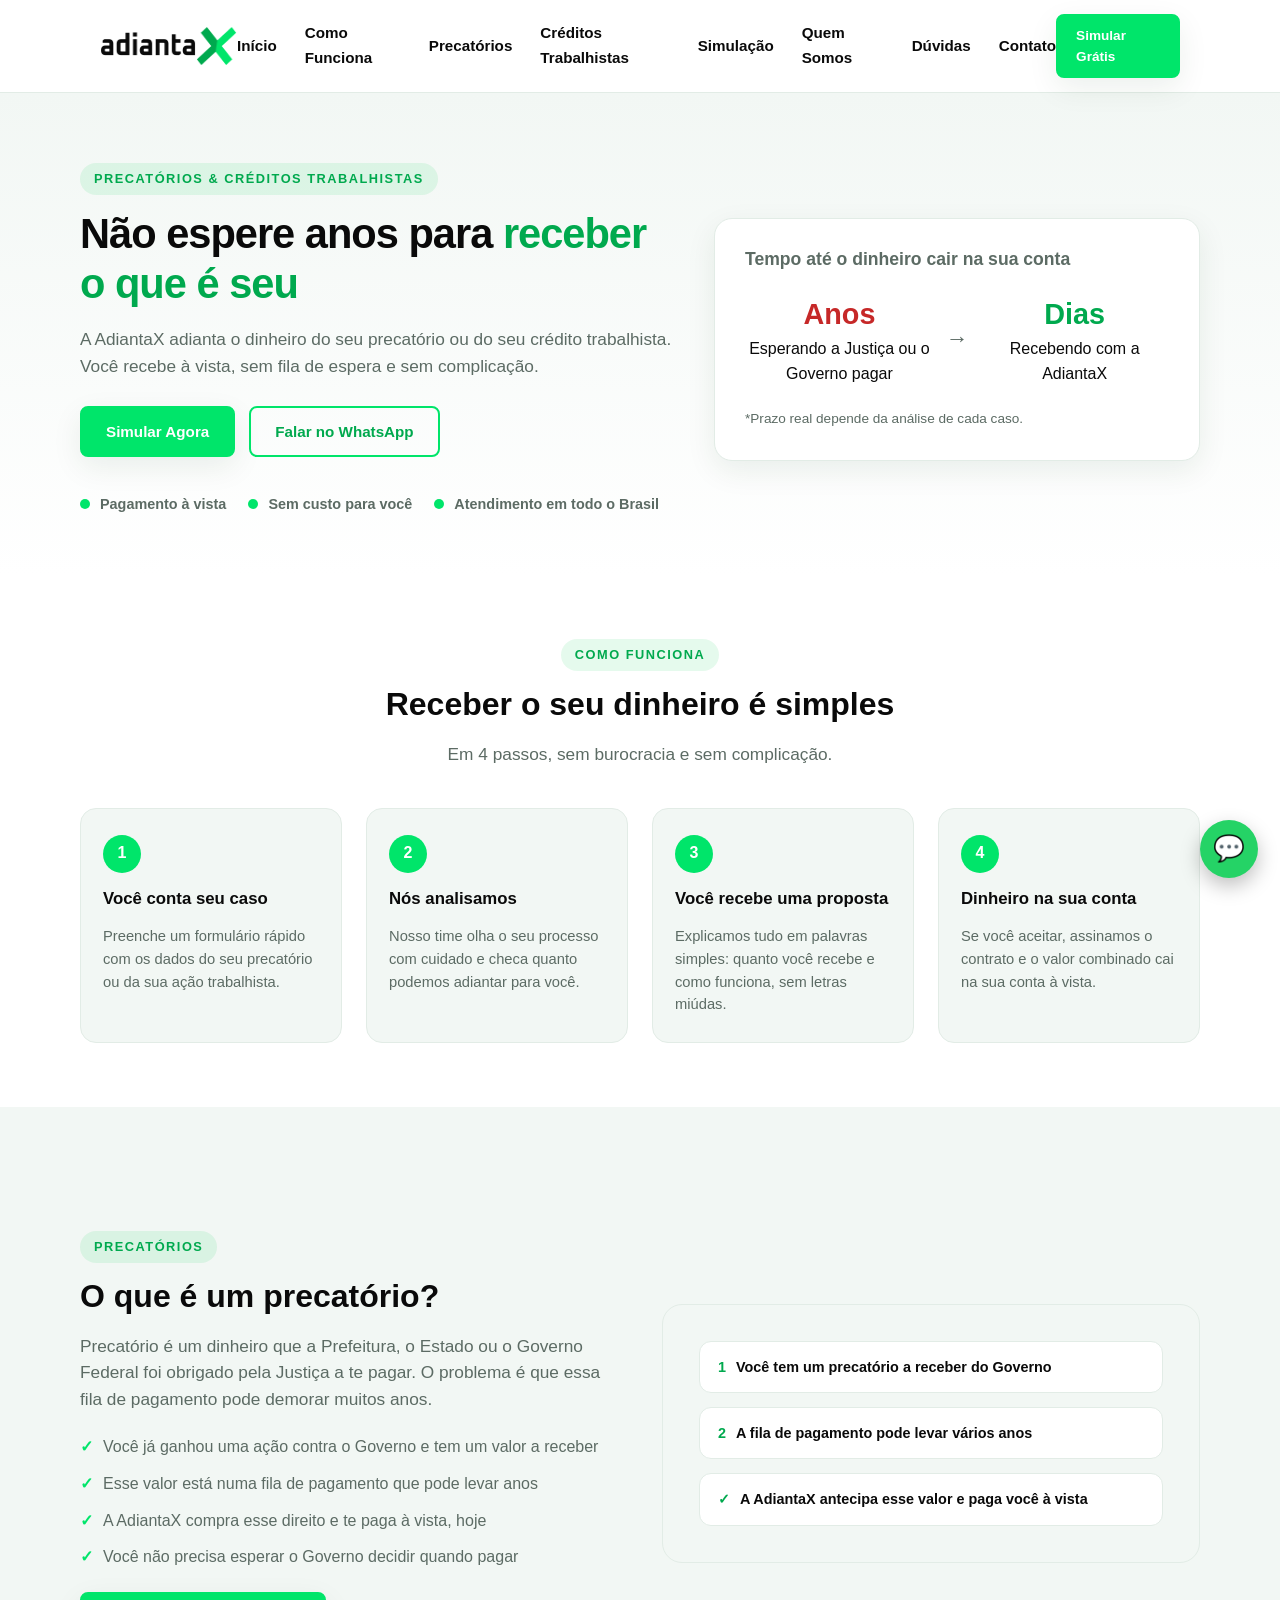
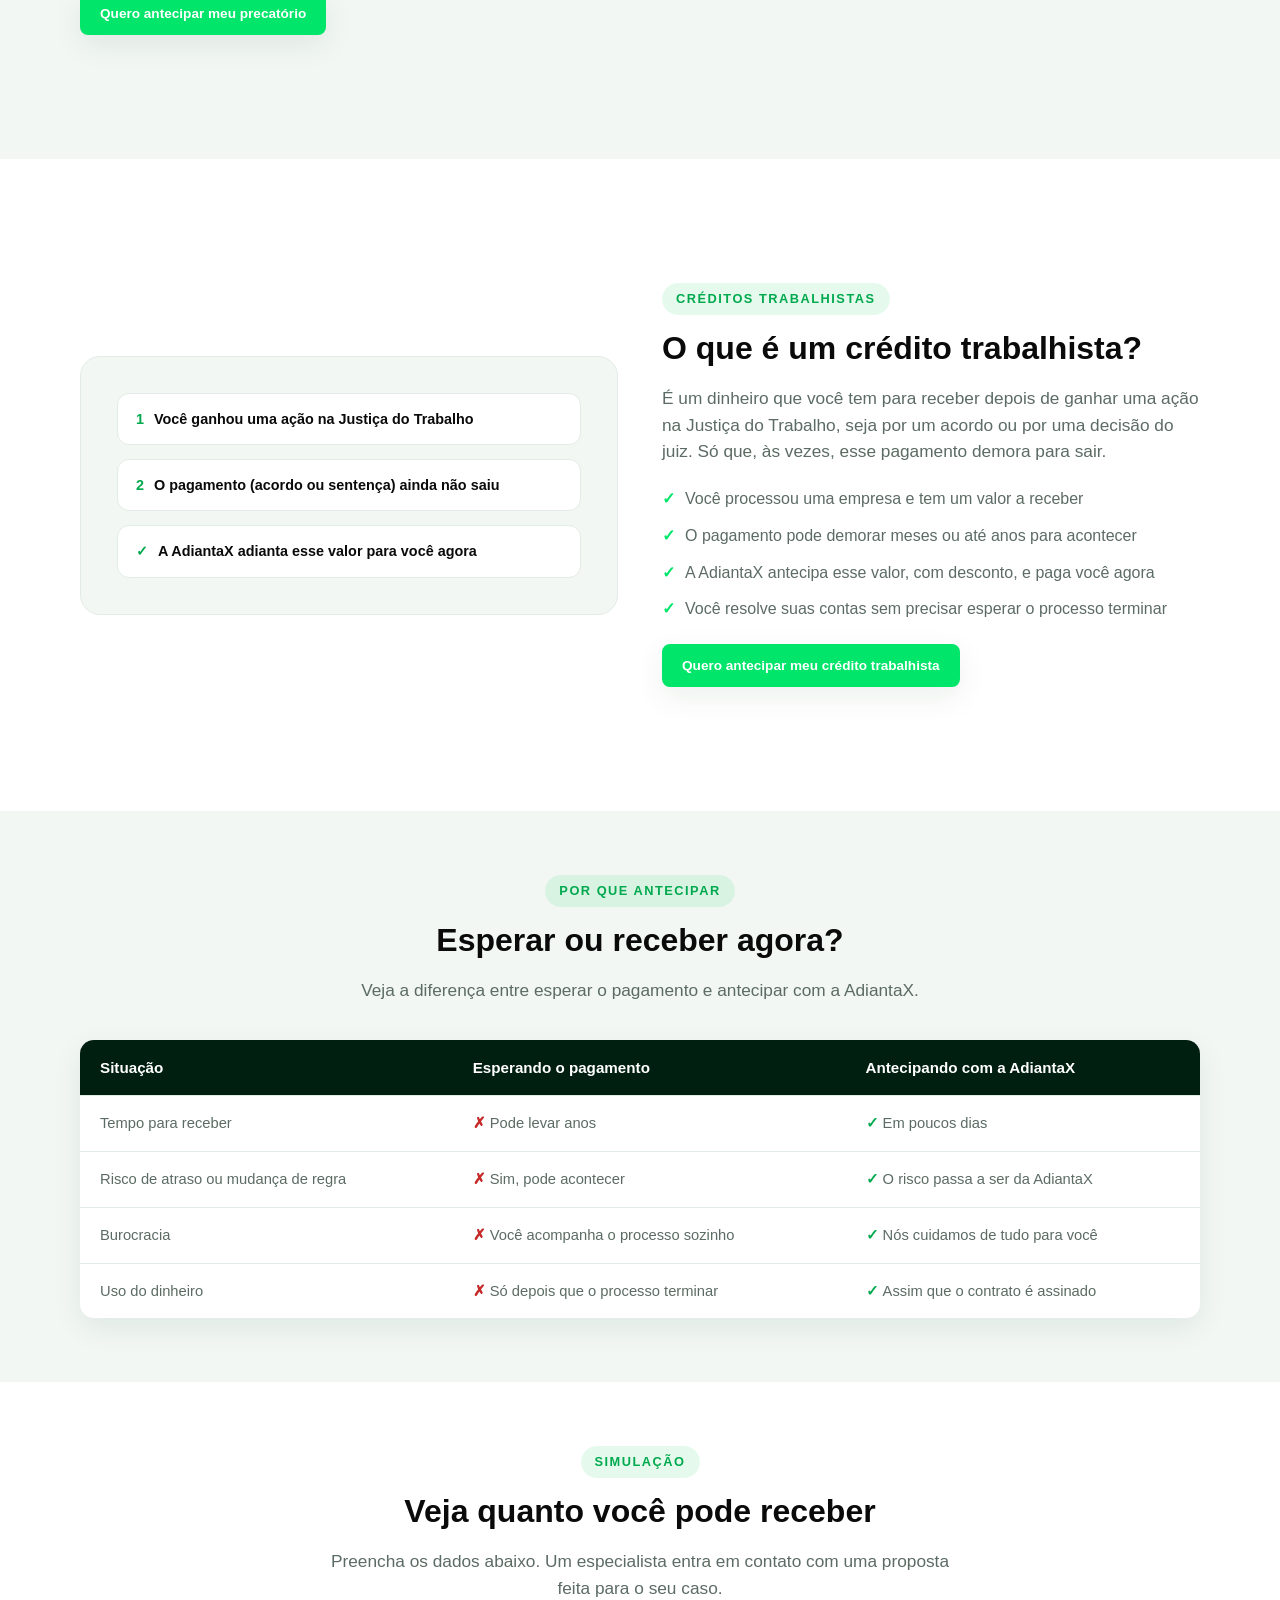
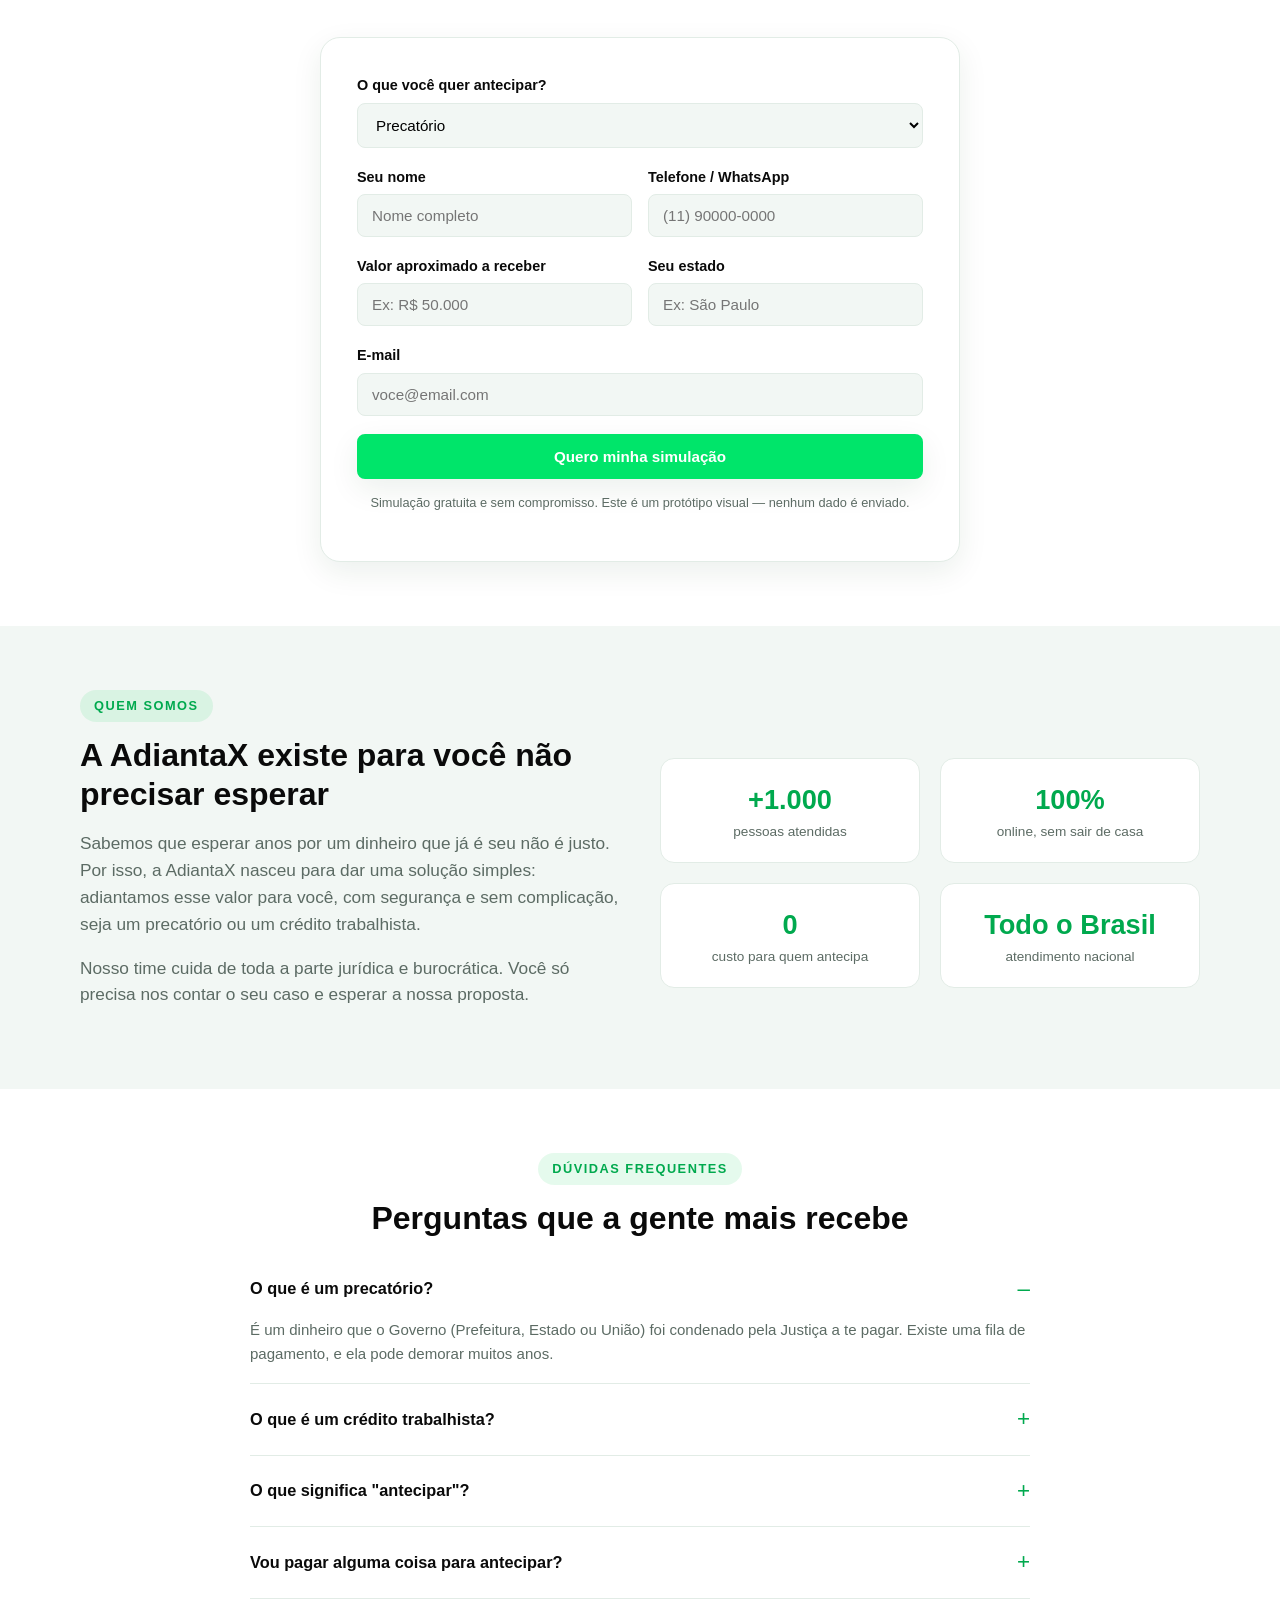
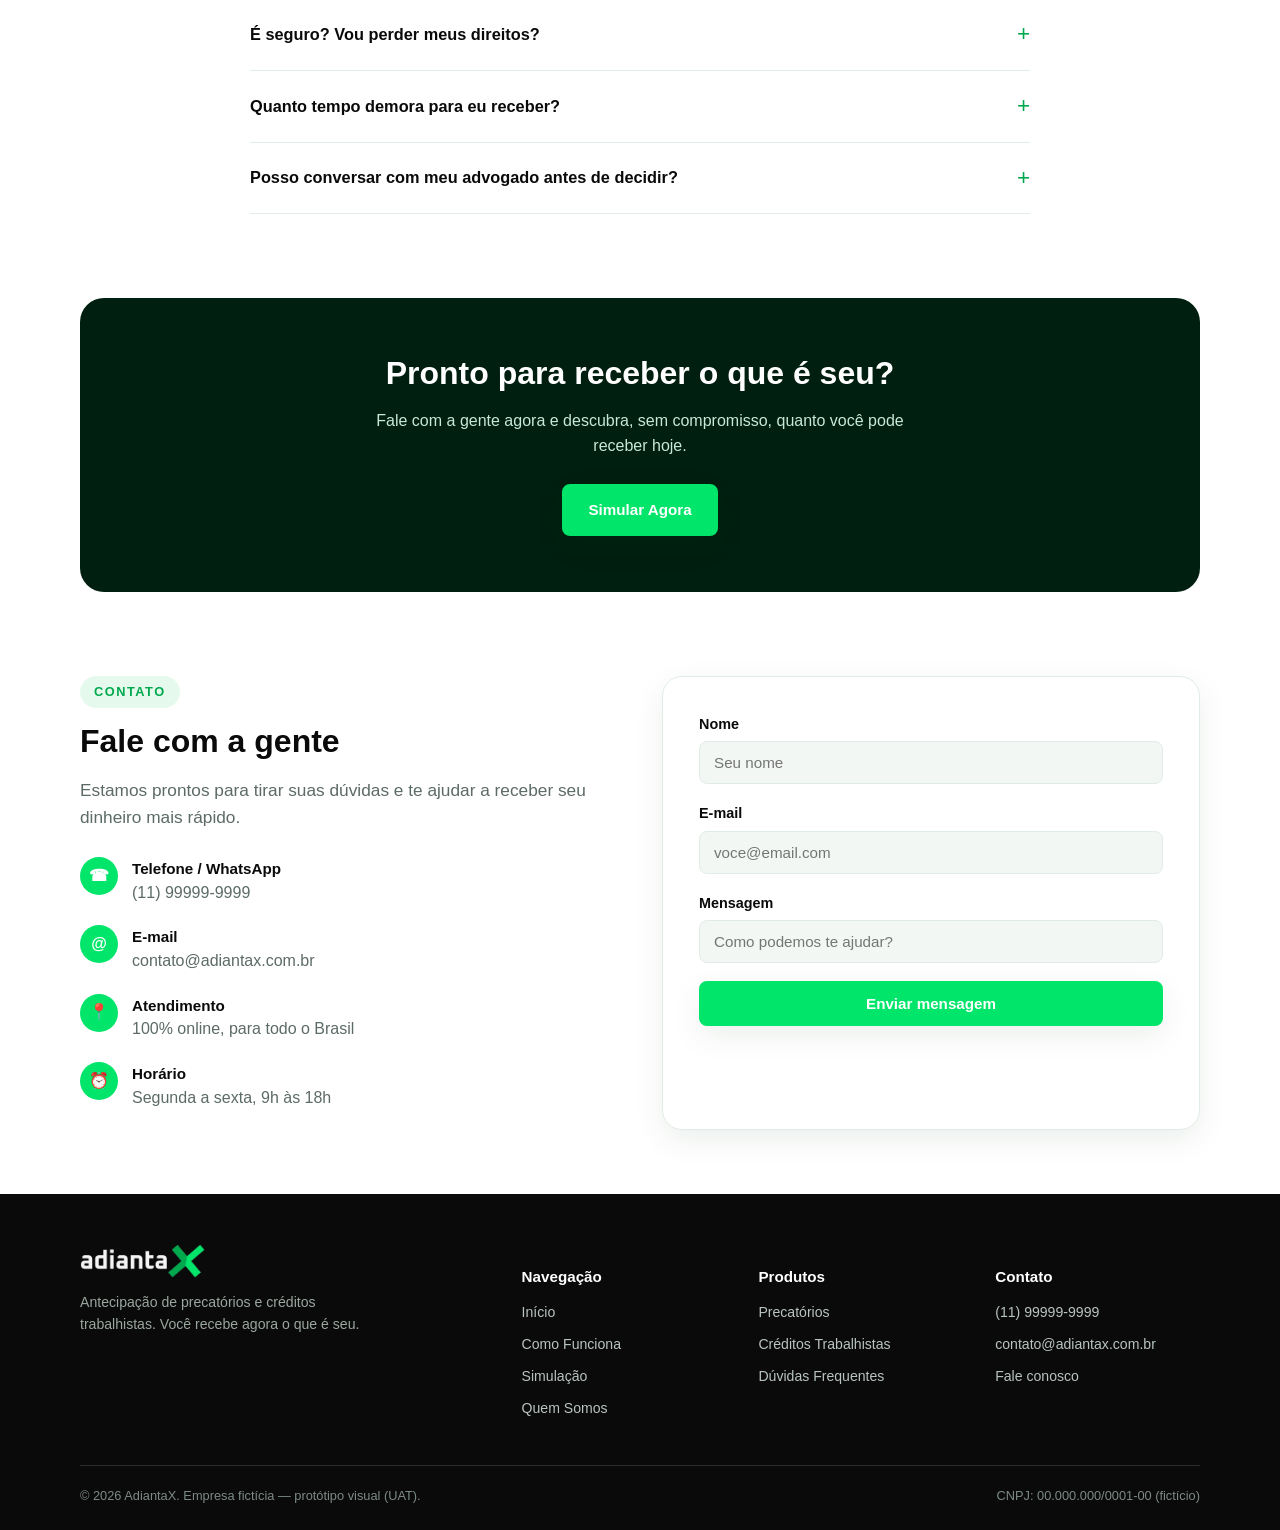
==== index.html @ 44512000 "Add files via upload" ====
<!DOCTYPE html>
<html lang="pt-BR">
<head>
<meta charset="UTF-8">
<meta name="viewport" content="width=device-width, initial-scale=1.0">
<title>AdiantaX — Receba agora o que é seu</title>
<meta name="description" content="AdiantaX: antecipação de precatórios e créditos trabalhistas. Receba seu dinheiro à vista, sem esperar anos.">
<link rel="icon" type="image/png" href="[data-uri]">
<style>
  :root{
    --verde: #00e56a;
    --verde-escuro: #00a94e;
    --verde-mais-escuro: #001f10;
    --preto: #0a0a0a;
    --cinza: #5c6b64;
    --cinza-claro: #f2f7f4;
    --branco: #ffffff;
    --borda: #e2ece6;
    --sombra: 0 10px 30px rgba(0,60,20,0.08);
  }
  *{box-sizing:border-box;}
  html{scroll-behavior:smooth;}
  body{
    margin:0;
    font-family:'Segoe UI', Arial, Helvetica, sans-serif;
    color:var(--preto);
    background:var(--branco);
    line-height:1.55;
  }
  img{max-width:100%;display:block;}
  a{text-decoration:none;color:inherit;}
  ul{margin:0;padding:0;list-style:none;}
  section{padding:64px 20px;}
  .container{max-width:1120px;margin:0 auto;}
  h1,h2,h3{line-height:1.2;margin:0 0 16px;}
  h2{font-size:2rem;}
  .eyebrow{
    display:inline-block;
    color:var(--verde-escuro);
    background:rgba(0,200,83,0.1);
    font-weight:700;
    font-size:0.8rem;
    letter-spacing:1.5px;
    text-transform:uppercase;
    padding:6px 14px;
    border-radius:30px;
    margin-bottom:14px;
  }
  .lead{color:var(--cinza);font-size:1.08rem;max-width:640px;}
  .center{text-align:center;margin-left:auto;margin-right:auto;}

  /* Logo AdiantaX: marca oficial (wordmark + X bicolor) */
  .logo{
    display:flex;
    align-items:center;
  }
  .logo img{height:40px;width:auto;display:block;}
  footer .logo img{height:34px;}

  /* Header */
  header{
    position:sticky;top:0;z-index:100;
    background:rgba(255,255,255,0.97);
    border-bottom:1px solid var(--borda);
    backdrop-filter:blur(6px);
  }
  .nav-wrap{
    max-width:1120px;margin:0 auto;padding:14px 20px;
    display:flex;align-items:center;justify-content:space-between;
  }
  nav ul{display:flex;gap:28px;align-items:center;}
  nav a.navlink{font-weight:600;font-size:0.95rem;color:var(--preto);}
  nav a.navlink:hover{color:var(--verde-escuro);}
  .btn{
    display:inline-block;
    font-weight:700;
    border-radius:8px;
    padding:12px 24px;
    border:2px solid var(--verde);
    cursor:pointer;
    font-size:0.95rem;
    transition:transform .15s ease, box-shadow .15s ease;
  }
  .btn:hover{transform:translateY(-2px);}
  .btn-primary{background:var(--verde);color:var(--branco);box-shadow:var(--sombra);}
  .btn-primary:hover{background:var(--verde-escuro);border-color:var(--verde-escuro);}
  .btn-outline{background:transparent;color:var(--verde-escuro);}
  .btn-outline:hover{background:var(--verde);color:var(--branco);}
  .btn-sm{padding:9px 18px;font-size:0.85rem;}

  .menu-toggle{display:none;background:none;border:none;font-size:1.8rem;cursor:pointer;color:var(--preto);}

  /* Hero */
  .hero{
    background:linear-gradient(180deg, var(--cinza-claro) 0%, var(--branco) 100%);
    padding:70px 20px 60px;
  }
  .hero-grid{
    display:grid;grid-template-columns:1.1fr 0.9fr;gap:40px;align-items:center;
  }
  .hero h1{font-size:2.6rem;letter-spacing:-1px;}
  .hero h1 .destaque{color:var(--verde-escuro);}
  .hero-cta{display:flex;gap:14px;flex-wrap:wrap;margin-top:26px;}
  .hero-badges{
    display:flex;gap:22px;flex-wrap:wrap;margin-top:36px;
  }
  .badge{display:flex;align-items:center;gap:10px;font-weight:600;font-size:0.9rem;color:var(--cinza);}
  .badge .dot{width:10px;height:10px;border-radius:50%;background:var(--verde);flex-shrink:0;}
  .hero-card{
    background:var(--branco);
    border:1px solid var(--borda);
    border-radius:18px;
    padding:30px;
    box-shadow:var(--sombra);
  }
  .hero-card h3{font-size:1.1rem;color:var(--cinza);font-weight:600;}
  .hero-compare{display:flex;justify-content:space-between;align-items:center;margin:22px 0;}
  .hero-compare .lado{text-align:center;flex:1;}
  .hero-compare .lado .num{font-size:1.8rem;font-weight:900;}
  .hero-compare .lado.ruim .num{color:#c62828;}
  .hero-compare .lado.bom .num{color:var(--verde-escuro);}
  .hero-compare .seta{font-size:1.4rem;color:var(--cinza);padding:0 12px;}

  /* Como funciona */
  .steps{display:grid;grid-template-columns:repeat(4,1fr);gap:24px;margin-top:40px;}
  .step{
    background:var(--cinza-claro);
    border-radius:16px;
    padding:26px 22px;
    position:relative;
    border:1px solid var(--borda);
  }
  .step .stepnum{
    width:38px;height:38px;border-radius:50%;
    background:var(--verde);color:var(--branco);
    display:flex;align-items:center;justify-content:center;
    font-weight:800;margin-bottom:16px;
  }
  .step h3{font-size:1.05rem;}
  .step p{color:var(--cinza);font-size:0.92rem;margin:0;}

  /* Produtos: precatorios e trabalhistas */
  .produto{
    display:grid;grid-template-columns:1fr 1fr;gap:44px;align-items:center;
    padding:60px 0;
  }
  .produto:nth-child(even){direction:rtl;}
  .produto:nth-child(even) > *{direction:ltr;}
  .produto-visual{
    background:var(--cinza-claro);
    border-radius:20px;
    padding:36px;
    border:1px solid var(--borda);
    min-height:220px;
    display:flex;flex-direction:column;justify-content:center;gap:14px;
  }
  .produto-visual .pill{
    background:var(--branco);border:1px solid var(--borda);border-radius:12px;
    padding:14px 18px;font-weight:600;font-size:0.9rem;display:flex;align-items:center;gap:10px;
  }
  .produto-visual .pill .icone{color:var(--verde-escuro);font-weight:900;}
  .produto ul.check-list li{
    display:flex;gap:10px;margin-bottom:12px;color:var(--cinza);
  }
  .produto ul.check-list li::before{content:"✓";color:var(--verde);font-weight:900;flex-shrink:0;}

  .section-alt{background:var(--cinza-claro);}

  /* Tabela comparativa */
  .tabela-comp{
    width:100%;border-collapse:collapse;margin-top:36px;
    background:var(--branco);border-radius:14px;overflow:hidden;
    box-shadow:var(--sombra);
  }
  .tabela-comp th, .tabela-comp td{
    padding:16px 20px;text-align:left;border-bottom:1px solid var(--borda);
  }
  .tabela-comp th{background:var(--verde-mais-escuro);color:var(--branco);font-size:0.95rem;}
  .tabela-comp td{font-size:0.92rem;color:var(--cinza);}
  .tabela-comp tr:last-child td{border-bottom:none;}
  .tabela-comp td.ok::before{content:"✓ ";color:var(--verde-escuro);font-weight:900;}
  .tabela-comp td.no::before{content:"✗ ";color:#c62828;font-weight:900;}

  /* Simulação */
  .sim-box{
    background:var(--branco);
    border:1px solid var(--borda);
    border-radius:20px;
    padding:36px;
    box-shadow:var(--sombra);
    max-width:640px;margin:36px auto 0;
  }
  .form-row{margin-bottom:18px;}
  .form-row label{display:block;font-weight:600;margin-bottom:6px;font-size:0.9rem;}
  .form-row input, .form-row select{
    width:100%;padding:12px 14px;border-radius:8px;border:1px solid var(--borda);
    font-size:0.95rem;font-family:inherit;background:var(--cinza-claro);
  }
  .form-row input:focus, .form-row select:focus{outline:2px solid var(--verde);}
  .form-grid-2{display:grid;grid-template-columns:1fr 1fr;gap:16px;}
  .form-note{font-size:0.8rem;color:var(--cinza);margin-top:14px;text-align:center;}

  /* Quem somos */
  .quem-grid{display:grid;grid-template-columns:1fr 1fr;gap:40px;align-items:center;}
  .stats{display:grid;grid-template-columns:1fr 1fr;gap:20px;margin-top:30px;}
  .stat{background:var(--branco);border:1px solid var(--borda);border-radius:14px;padding:20px;text-align:center;}
  .stat .num{font-size:1.7rem;font-weight:900;color:var(--verde-escuro);}
  .stat .desc{font-size:0.85rem;color:var(--cinza);}

  /* FAQ */
  .faq-item{
    border-bottom:1px solid var(--borda);
    padding:18px 0;
  }
  .faq-item summary{
    cursor:pointer;font-weight:700;font-size:1.02rem;
    list-style:none;display:flex;justify-content:space-between;align-items:center;
  }
  .faq-item summary::-webkit-details-marker{display:none;}
  .faq-item summary::after{content:"+";font-size:1.4rem;color:var(--verde-escuro);font-weight:400;}
  .faq-item[open] summary::after{content:"–";}
  .faq-item p{color:var(--cinza);margin:12px 0 0;font-size:0.94rem;}

  /* Contato */
  .contato-grid{display:grid;grid-template-columns:1fr 1fr;gap:44px;}
  .contato-info li{
    display:flex;gap:14px;margin-bottom:20px;color:var(--cinza);align-items:flex-start;
  }
  .contato-info .icone{
    width:38px;height:38px;border-radius:50%;background:var(--verde);color:var(--branco);
    display:flex;align-items:center;justify-content:center;font-weight:800;flex-shrink:0;
  }
  .contato-info strong{display:block;color:var(--preto);font-size:0.95rem;}

  /* CTA final */
  .cta-final{
    background:var(--verde-mais-escuro);
    color:var(--branco);
    text-align:center;
    border-radius:24px;
    padding:56px 30px;
    margin:20px auto;
    max-width:1120px;
  }
  .cta-final h2{color:var(--branco);}
  .cta-final p{color:#c9e8d5;max-width:560px;margin:0 auto 26px;}
  .cta-final .btn-primary{background:var(--verde);border-color:var(--verde);}

  /* Footer */
  footer{
    background:var(--preto);
    color:#b9c4bf;
    padding:50px 20px 24px;
    font-size:0.88rem;
  }
  .footer-grid{
    display:grid;grid-template-columns:2fr 1fr 1fr 1fr;gap:32px;
    max-width:1120px;margin:0 auto;
  }
  .footer-grid h4{color:var(--branco);font-size:0.95rem;margin-bottom:14px;}
  .footer-grid li{margin-bottom:10px;}
  .footer-grid a:hover{color:var(--verde);}
  .footer-bottom{
    max-width:1120px;margin:36px auto 0;padding-top:20px;border-top:1px solid #2a2f2c;
    display:flex;justify-content:space-between;flex-wrap:wrap;gap:10px;font-size:0.8rem;color:#7d8b84;
  }

  /* WhatsApp flutuante */
  .whatsapp-float{
    position:fixed;bottom:22px;right:22px;z-index:200;
    background:#25D366;color:var(--branco);
    width:58px;height:58px;border-radius:50%;
    display:flex;align-items:center;justify-content:center;
    font-size:1.6rem;box-shadow:0 8px 20px rgba(0,0,0,0.25);
  }

  /* Responsivo */
  @media (max-width:900px){
    .hero-grid, .quem-grid, .contato-grid{grid-template-columns:1fr;}
    .steps{grid-template-columns:1fr 1fr;}
    .produto{grid-template-columns:1fr;}
    .produto:nth-child(even){direction:ltr;}
    .footer-grid{grid-template-columns:1fr 1fr;}
  }
  @media (max-width:680px){
    nav ul{
      position:fixed;top:72px;left:0;right:0;
      background:var(--branco);
      flex-direction:column;
      align-items:stretch;
      padding:16px 20px;
      gap:0;
      border-bottom:1px solid var(--borda);
      transform:translateY(-130%);
      transition:transform .25s ease;
      box-shadow:var(--sombra);
    }
    nav ul.aberto{transform:translateY(0);}
    nav ul li{border-bottom:1px solid var(--borda);}
    nav a.navlink{display:block;padding:14px 4px;}
    .menu-toggle{display:block;}
    .nav-cta{display:none;}
    h1.hero-title, .hero h1{font-size:1.9rem;}
    .steps{grid-template-columns:1fr;}
    .form-grid-2{grid-template-columns:1fr;}
    .footer-grid{grid-template-columns:1fr;}
    section{padding:48px 16px;}
    .hero-compare .seta{padding:0 6px;}
  }
</style>
</head>
<body>

<header>
  <div class="nav-wrap">
    <a href="#home" class="logo"><img src="[data-uri]" alt="AdiantaX"></a>
    <nav>
      <ul id="menuLista">
        <li><a class="navlink" href="#home">Início</a></li>
        <li><a class="navlink" href="#como-funciona">Como Funciona</a></li>
        <li><a class="navlink" href="#precatorios">Precatórios</a></li>
        <li><a class="navlink" href="#trabalhistas">Créditos Trabalhistas</a></li>
        <li><a class="navlink" href="#simulacao">Simulação</a></li>
        <li><a class="navlink" href="#quem-somos">Quem Somos</a></li>
        <li><a class="navlink" href="#faq">Dúvidas</a></li>
        <li><a class="navlink" href="#contato">Contato</a></li>
      </ul>
    </nav>
    <div style="display:flex;align-items:center;gap:10px;">
      <a href="#simulacao" class="btn btn-primary btn-sm nav-cta">Simular Grátis</a>
      <button class="menu-toggle" id="menuBtn" aria-label="Abrir menu">☰</button>
    </div>
  </div>
</header>

<!-- HOME / HERO -->
<section class="hero" id="home">
  <div class="container hero-grid">
    <div>
      <span class="eyebrow">Precatórios &amp; Créditos Trabalhistas</span>
      <h1>Não espere anos para <span class="destaque">receber o que é seu</span></h1>
      <p class="lead">A AdiantaX adianta o dinheiro do seu precatório ou do seu crédito trabalhista. Você recebe à vista, sem fila de espera e sem complicação.</p>
      <div class="hero-cta">
        <a href="#simulacao" class="btn btn-primary">Simular Agora</a>
        <a href="https://wa.me/5511999999999" class="btn btn-outline" target="_blank" rel="noopener">Falar no WhatsApp</a>
      </div>
      <div class="hero-badges">
        <div class="badge"><span class="dot"></span>Pagamento à vista</div>
        <div class="badge"><span class="dot"></span>Sem custo para você</div>
        <div class="badge"><span class="dot"></span>Atendimento em todo o Brasil</div>
      </div>
    </div>
    <div class="hero-card">
      <h3>Tempo até o dinheiro cair na sua conta</h3>
      <div class="hero-compare">
        <div class="lado ruim">
          <div class="num">Anos</div>
          <div>Esperando a Justiça ou o Governo pagar</div>
        </div>
        <div class="seta">→</div>
        <div class="lado bom">
          <div class="num">Dias</div>
          <div>Recebendo com a AdiantaX</div>
        </div>
      </div>
      <p style="color:var(--cinza);font-size:0.85rem;margin:0;">*Prazo real depende da análise de cada caso.</p>
    </div>
  </div>
</section>

<!-- COMO FUNCIONA -->
<section id="como-funciona">
  <div class="container center" style="max-width:640px;">
    <span class="eyebrow">Como Funciona</span>
    <h2>Receber o seu dinheiro é simples</h2>
    <p class="lead center">Em 4 passos, sem burocracia e sem complicação.</p>
  </div>
  <div class="container">
    <div class="steps">
      <div class="step">
        <div class="stepnum">1</div>
        <h3>Você conta seu caso</h3>
        <p>Preenche um formulário rápido com os dados do seu precatório ou da sua ação trabalhista.</p>
      </div>
      <div class="step">
        <div class="stepnum">2</div>
        <h3>Nós analisamos</h3>
        <p>Nosso time olha o seu processo com cuidado e checa quanto podemos adiantar para você.</p>
      </div>
      <div class="step">
        <div class="stepnum">3</div>
        <h3>Você recebe uma proposta</h3>
        <p>Explicamos tudo em palavras simples: quanto você recebe e como funciona, sem letras miúdas.</p>
      </div>
      <div class="step">
        <div class="stepnum">4</div>
        <h3>Dinheiro na sua conta</h3>
        <p>Se você aceitar, assinamos o contrato e o valor combinado cai na sua conta à vista.</p>
      </div>
    </div>
  </div>
</section>

<!-- PRECATORIOS -->
<section id="precatorios" class="section-alt">
  <div class="container">
    <div class="produto">
      <div>
        <span class="eyebrow">Precatórios</span>
        <h2>O que é um precatório?</h2>
        <p class="lead">Precatório é um dinheiro que a Prefeitura, o Estado ou o Governo Federal foi obrigado pela Justiça a te pagar. O problema é que essa fila de pagamento pode demorar muitos anos.</p>
        <ul class="check-list" style="margin-top:22px;">
          <li>Você já ganhou uma ação contra o Governo e tem um valor a receber</li>
          <li>Esse valor está numa fila de pagamento que pode levar anos</li>
          <li>A AdiantaX compra esse direito e te paga à vista, hoje</li>
          <li>Você não precisa esperar o Governo decidir quando pagar</li>
        </ul>
        <a href="#simulacao" class="btn btn-primary btn-sm" style="margin-top:10px;">Quero antecipar meu precatório</a>
      </div>
      <div class="produto-visual">
        <div class="pill"><span class="icone">1</span> Você tem um precatório a receber do Governo</div>
        <div class="pill"><span class="icone">2</span> A fila de pagamento pode levar vários anos</div>
        <div class="pill"><span class="icone">✓</span> A AdiantaX antecipa esse valor e paga você à vista</div>
      </div>
    </div>
  </div>
</section>

<!-- CREDITOS TRABALHISTAS -->
<section id="trabalhistas">
  <div class="container">
    <div class="produto">
      <div class="produto-visual">
        <div class="pill"><span class="icone">1</span> Você ganhou uma ação na Justiça do Trabalho</div>
        <div class="pill"><span class="icone">2</span> O pagamento (acordo ou sentença) ainda não saiu</div>
        <div class="pill"><span class="icone">✓</span> A AdiantaX adianta esse valor para você agora</div>
      </div>
      <div>
        <span class="eyebrow">Créditos Trabalhistas</span>
        <h2>O que é um crédito trabalhista?</h2>
        <p class="lead">É um dinheiro que você tem para receber depois de ganhar uma ação na Justiça do Trabalho, seja por um acordo ou por uma decisão do juiz. Só que, às vezes, esse pagamento demora para sair.</p>
        <ul class="check-list" style="margin-top:22px;">
          <li>Você processou uma empresa e tem um valor a receber</li>
          <li>O pagamento pode demorar meses ou até anos para acontecer</li>
          <li>A AdiantaX antecipa esse valor, com desconto, e paga você agora</li>
          <li>Você resolve suas contas sem precisar esperar o processo terminar</li>
        </ul>
        <a href="#simulacao" class="btn btn-primary btn-sm" style="margin-top:10px;">Quero antecipar meu crédito trabalhista</a>
      </div>
    </div>
  </div>
</section>

<!-- COMPARATIVO -->
<section class="section-alt">
  <div class="container center" style="max-width:640px;">
    <span class="eyebrow">Por que antecipar</span>
    <h2>Esperar ou receber agora?</h2>
    <p class="lead center">Veja a diferença entre esperar o pagamento e antecipar com a AdiantaX.</p>
  </div>
  <div class="container">
    <table class="tabela-comp">
      <thead>
        <tr>
          <th>Situação</th>
          <th>Esperando o pagamento</th>
          <th>Antecipando com a AdiantaX</th>
        </tr>
      </thead>
      <tbody>
        <tr>
          <td>Tempo para receber</td>
          <td class="no">Pode levar anos</td>
          <td class="ok">Em poucos dias</td>
        </tr>
        <tr>
          <td>Risco de atraso ou mudança de regra</td>
          <td class="no">Sim, pode acontecer</td>
          <td class="ok">O risco passa a ser da AdiantaX</td>
        </tr>
        <tr>
          <td>Burocracia</td>
          <td class="no">Você acompanha o processo sozinho</td>
          <td class="ok">Nós cuidamos de tudo para você</td>
        </tr>
        <tr>
          <td>Uso do dinheiro</td>
          <td class="no">Só depois que o processo terminar</td>
          <td class="ok">Assim que o contrato é assinado</td>
        </tr>
      </tbody>
    </table>
  </div>
</section>

<!-- SIMULACAO -->
<section id="simulacao">
  <div class="container center" style="max-width:640px;">
    <span class="eyebrow">Simulação</span>
    <h2>Veja quanto você pode receber</h2>
    <p class="lead center">Preencha os dados abaixo. Um especialista entra em contato com uma proposta feita para o seu caso.</p>
  </div>
  <div class="container">
    <form class="sim-box" onsubmit="return false;">
      <div class="form-row">
        <label for="tipo">O que você quer antecipar?</label>
        <select id="tipo">
          <option>Precatório</option>
          <option>Crédito Trabalhista</option>
          <option>Não sei / quero ajuda para entender</option>
        </select>
      </div>
      <div class="form-grid-2">
        <div class="form-row">
          <label for="nome">Seu nome</label>
          <input type="text" id="nome" placeholder="Nome completo">
        </div>
        <div class="form-row">
          <label for="telefone">Telefone / WhatsApp</label>
          <input type="tel" id="telefone" placeholder="(11) 90000-0000">
        </div>
      </div>
      <div class="form-grid-2">
        <div class="form-row">
          <label for="valor">Valor aproximado a receber</label>
          <input type="text" id="valor" placeholder="Ex: R$ 50.000">
        </div>
        <div class="form-row">
          <label for="estado">Seu estado</label>
          <input type="text" id="estado" placeholder="Ex: São Paulo">
        </div>
      </div>
      <div class="form-row">
        <label for="email">E-mail</label>
        <input type="email" id="email" placeholder="voce@email.com">
      </div>
      <button type="submit" class="btn btn-primary" style="width:100%;">Quero minha simulação</button>
      <p class="form-note">Simulação gratuita e sem compromisso. Este é um protótipo visual — nenhum dado é enviado.</p>
    </form>
  </div>
</section>

<!-- QUEM SOMOS -->
<section id="quem-somos" class="section-alt">
  <div class="container quem-grid">
    <div>
      <span class="eyebrow">Quem Somos</span>
      <h2>A AdiantaX existe para você não precisar esperar</h2>
      <p class="lead">Sabemos que esperar anos por um dinheiro que já é seu não é justo. Por isso, a AdiantaX nasceu para dar uma solução simples: adiantamos esse valor para você, com segurança e sem complicação, seja um precatório ou um crédito trabalhista.</p>
      <p class="lead">Nosso time cuida de toda a parte jurídica e burocrática. Você só precisa nos contar o seu caso e esperar a nossa proposta.</p>
    </div>
    <div>
      <div class="stats">
        <div class="stat"><div class="num">+1.000</div><div class="desc">pessoas atendidas</div></div>
        <div class="stat"><div class="num">100%</div><div class="desc">online, sem sair de casa</div></div>
        <div class="stat"><div class="num">0</div><div class="desc">custo para quem antecipa</div></div>
        <div class="stat"><div class="num">Todo o Brasil</div><div class="desc">atendimento nacional</div></div>
      </div>
    </div>
  </div>
</section>

<!-- FAQ -->
<section id="faq">
  <div class="container center" style="max-width:640px;">
    <span class="eyebrow">Dúvidas Frequentes</span>
    <h2>Perguntas que a gente mais recebe</h2>
  </div>
  <div class="container" style="max-width:780px;">
    <details class="faq-item" open>
      <summary>O que é um precatório?</summary>
      <p>É um dinheiro que o Governo (Prefeitura, Estado ou União) foi condenado pela Justiça a te pagar. Existe uma fila de pagamento, e ela pode demorar muitos anos.</p>
    </details>
    <details class="faq-item">
      <summary>O que é um crédito trabalhista?</summary>
      <p>É um valor que você tem a receber depois de ganhar uma ação na Justiça do Trabalho, seja por acordo ou por decisão do juiz. Às vezes o pagamento demora para sair.</p>
    </details>
    <details class="faq-item">
      <summary>O que significa "antecipar"?</summary>
      <p>Significa receber o dinheiro agora, à vista, em vez de esperar o prazo normal. A AdiantaX paga um valor à vista por esse direito, um pouco menor do que o valor final, porque assume o risco e a espera no seu lugar.</p>
    </details>
    <details class="faq-item">
      <summary>Vou pagar alguma coisa para antecipar?</summary>
      <p>Não. Você não paga nada do seu bolso. Todos os custos ficam por conta da AdiantaX.</p>
    </details>
    <details class="faq-item">
      <summary>É seguro? Vou perder meus direitos?</summary>
      <p>É seguro. Todo o processo é feito com contrato e acompanhamento, seguindo as regras da lei. Você só recebe o dinheiro depois de entender e aceitar a proposta.</p>
    </details>
    <details class="faq-item">
      <summary>Quanto tempo demora para eu receber?</summary>
      <p>Depois que a proposta é aceita e o contrato é assinado, o pagamento costuma acontecer em poucos dias.</p>
    </details>
    <details class="faq-item">
      <summary>Posso conversar com meu advogado antes de decidir?</summary>
      <p>Sim, e recomendamos! Você pode e deve conversar com seu advogado de confiança antes de fechar qualquer negócio.</p>
    </details>
  </div>
</section>

<!-- CTA FINAL -->
<div class="container">
  <div class="cta-final">
    <h2>Pronto para receber o que é seu?</h2>
    <p>Fale com a gente agora e descubra, sem compromisso, quanto você pode receber hoje.</p>
    <a href="#simulacao" class="btn btn-primary">Simular Agora</a>
  </div>
</div>

<!-- CONTATO -->
<section id="contato">
  <div class="container contato-grid">
    <div>
      <span class="eyebrow">Contato</span>
      <h2>Fale com a gente</h2>
      <p class="lead">Estamos prontos para tirar suas dúvidas e te ajudar a receber seu dinheiro mais rápido.</p>
      <ul class="contato-info" style="margin-top:26px;">
        <li><span class="icone">☎</span><div><strong>Telefone / WhatsApp</strong>(11) 99999-9999</div></li>
        <li><span class="icone">@</span><div><strong>E-mail</strong>contato@adiantax.com.br</div></li>
        <li><span class="icone">📍</span><div><strong>Atendimento</strong>100% online, para todo o Brasil</div></li>
        <li><span class="icone">⏰</span><div><strong>Horário</strong>Segunda a sexta, 9h às 18h</div></li>
      </ul>
    </div>
    <form class="sim-box" style="margin:0;" onsubmit="return false;">
      <div class="form-row">
        <label for="c-nome">Nome</label>
        <input type="text" id="c-nome" placeholder="Seu nome">
      </div>
      <div class="form-row">
        <label for="c-email">E-mail</label>
        <input type="email" id="c-email" placeholder="voce@email.com">
      </div>
      <div class="form-row">
        <label for="c-msg">Mensagem</label>
        <input type="text" id="c-msg" placeholder="Como podemos te ajudar?">
      </div>
      <button type="submit" class="btn btn-primary" style="width:100%;">Enviar mensagem</button>
    </form>
  </div>
</section>

<footer>
  <div class="footer-grid">
    <div>
      <div class="logo" style="margin-bottom:14px;"><img src="[data-uri]" alt="AdiantaX"></div>
      <p style="max-width:280px;color:#9aa79f;">Antecipação de precatórios e créditos trabalhistas. Você recebe agora o que é seu.</p>
    </div>
    <div>
      <h4>Navegação</h4>
      <ul>
        <li><a href="#home">Início</a></li>
        <li><a href="#como-funciona">Como Funciona</a></li>
        <li><a href="#simulacao">Simulação</a></li>
        <li><a href="#quem-somos">Quem Somos</a></li>
      </ul>
    </div>
    <div>
      <h4>Produtos</h4>
      <ul>
        <li><a href="#precatorios">Precatórios</a></li>
        <li><a href="#trabalhistas">Créditos Trabalhistas</a></li>
        <li><a href="#faq">Dúvidas Frequentes</a></li>
      </ul>
    </div>
    <div>
      <h4>Contato</h4>
      <ul>
        <li><a href="tel:+5511999999999">(11) 99999-9999</a></li>
        <li><a href="mailto:contato@adiantax.com.br">contato@adiantax.com.br</a></li>
        <li><a href="#contato">Fale conosco</a></li>
      </ul>
    </div>
  </div>
  <div class="footer-bottom">
    <span>© 2026 AdiantaX. Empresa fictícia — protótipo visual (UAT).</span>
    <span>CNPJ: 00.000.000/0001-00 (fictício)</span>
  </div>
</footer>

<a class="whatsapp-float" href="https://wa.me/5511999999999" target="_blank" rel="noopener" aria-label="Falar no WhatsApp">💬</a>

<script>
  const menuBtn = document.getElementById('menuBtn');
  const menuLista = document.getElementById('menuLista');
  menuBtn.addEventListener('click', () => {
    menuLista.classList.toggle('aberto');
  });
  menuLista.querySelectorAll('a').forEach(a => {
    a.addEventListener('click', () => menuLista.classList.remove('aberto'));
  });
</script>

</body>
</html>
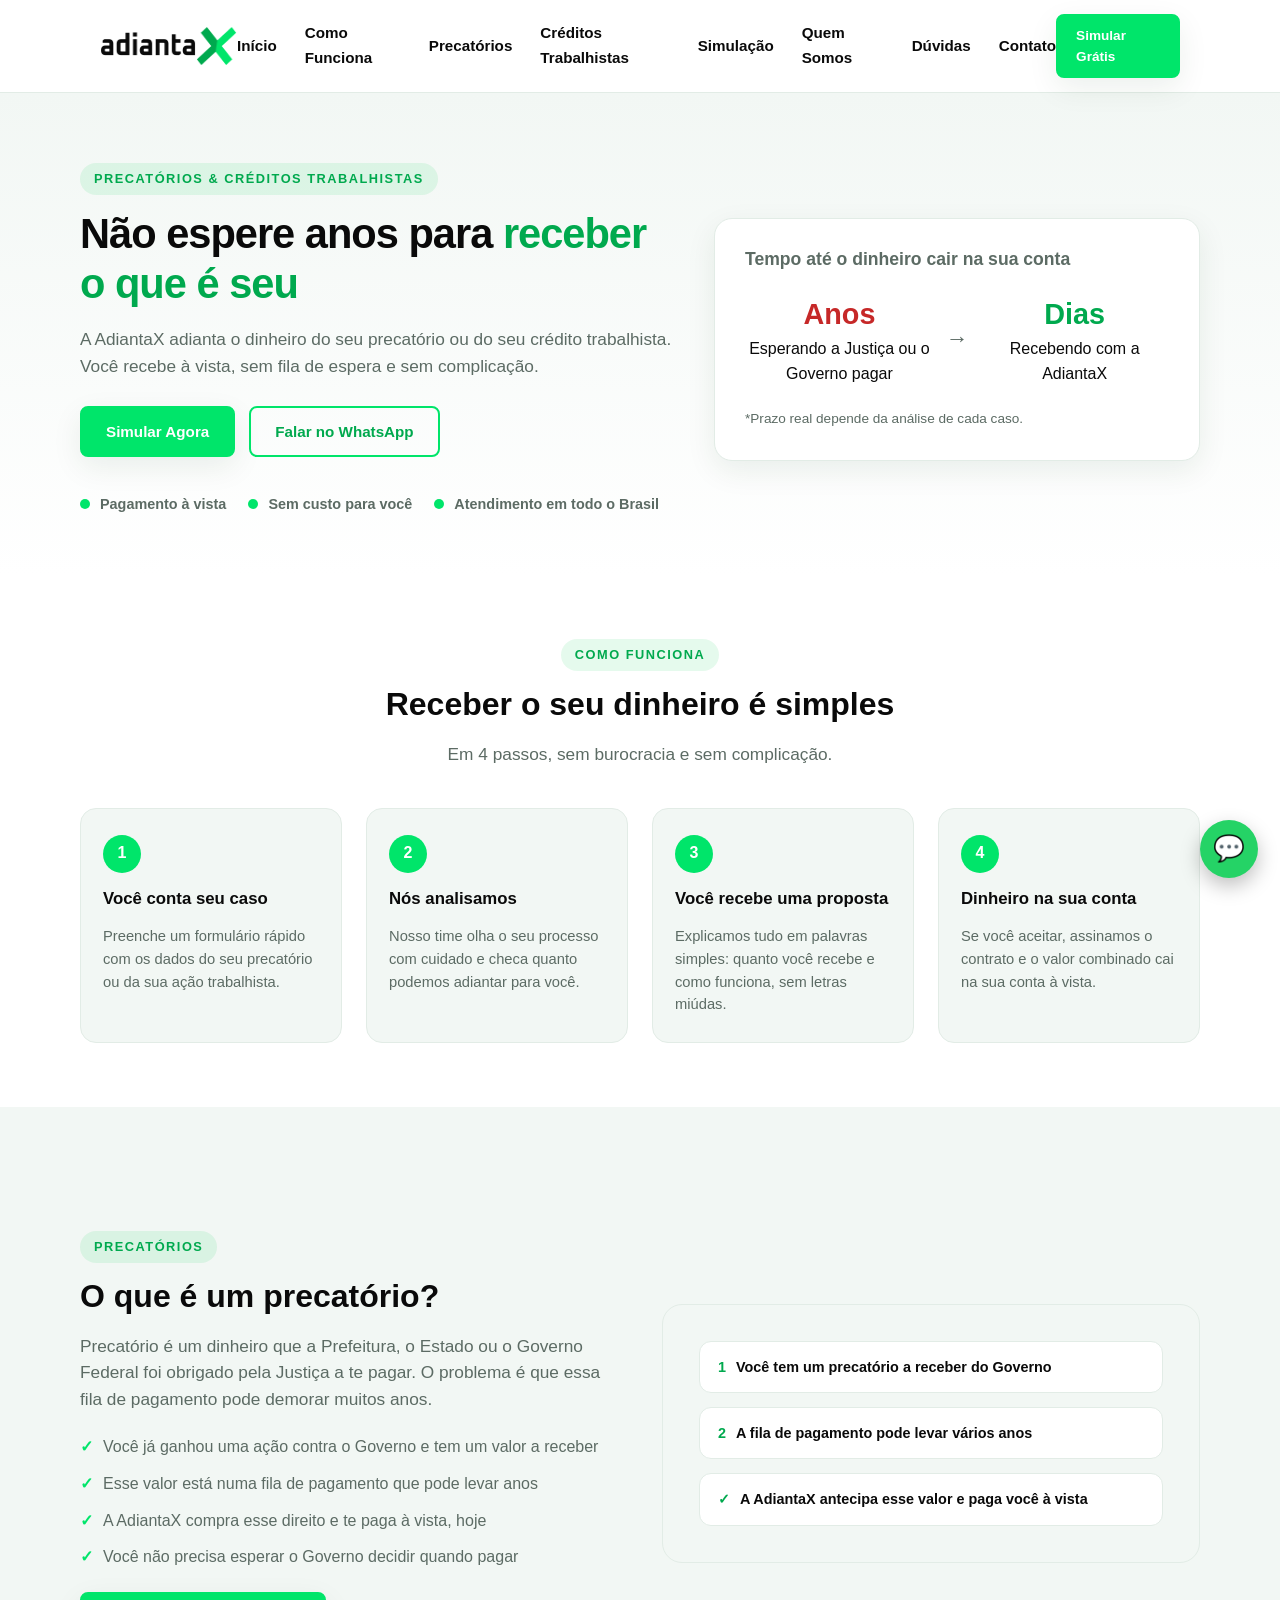
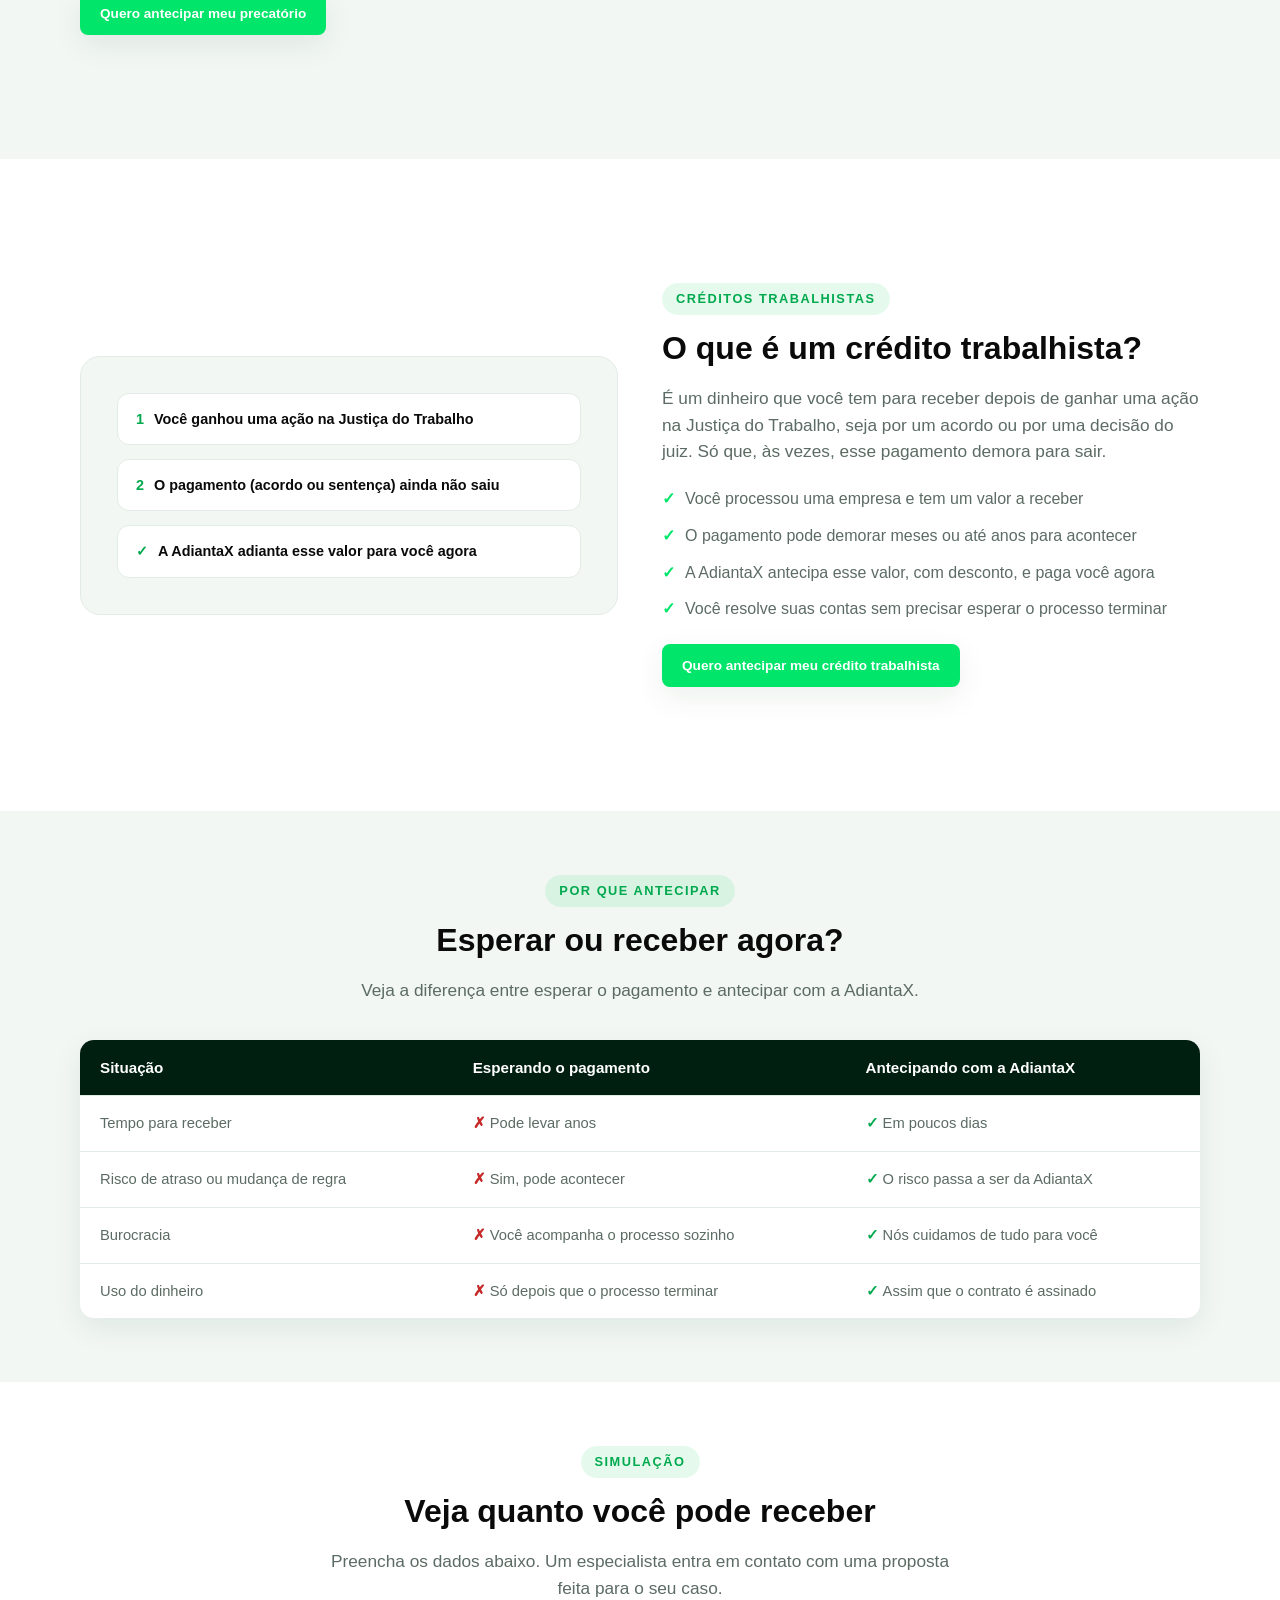
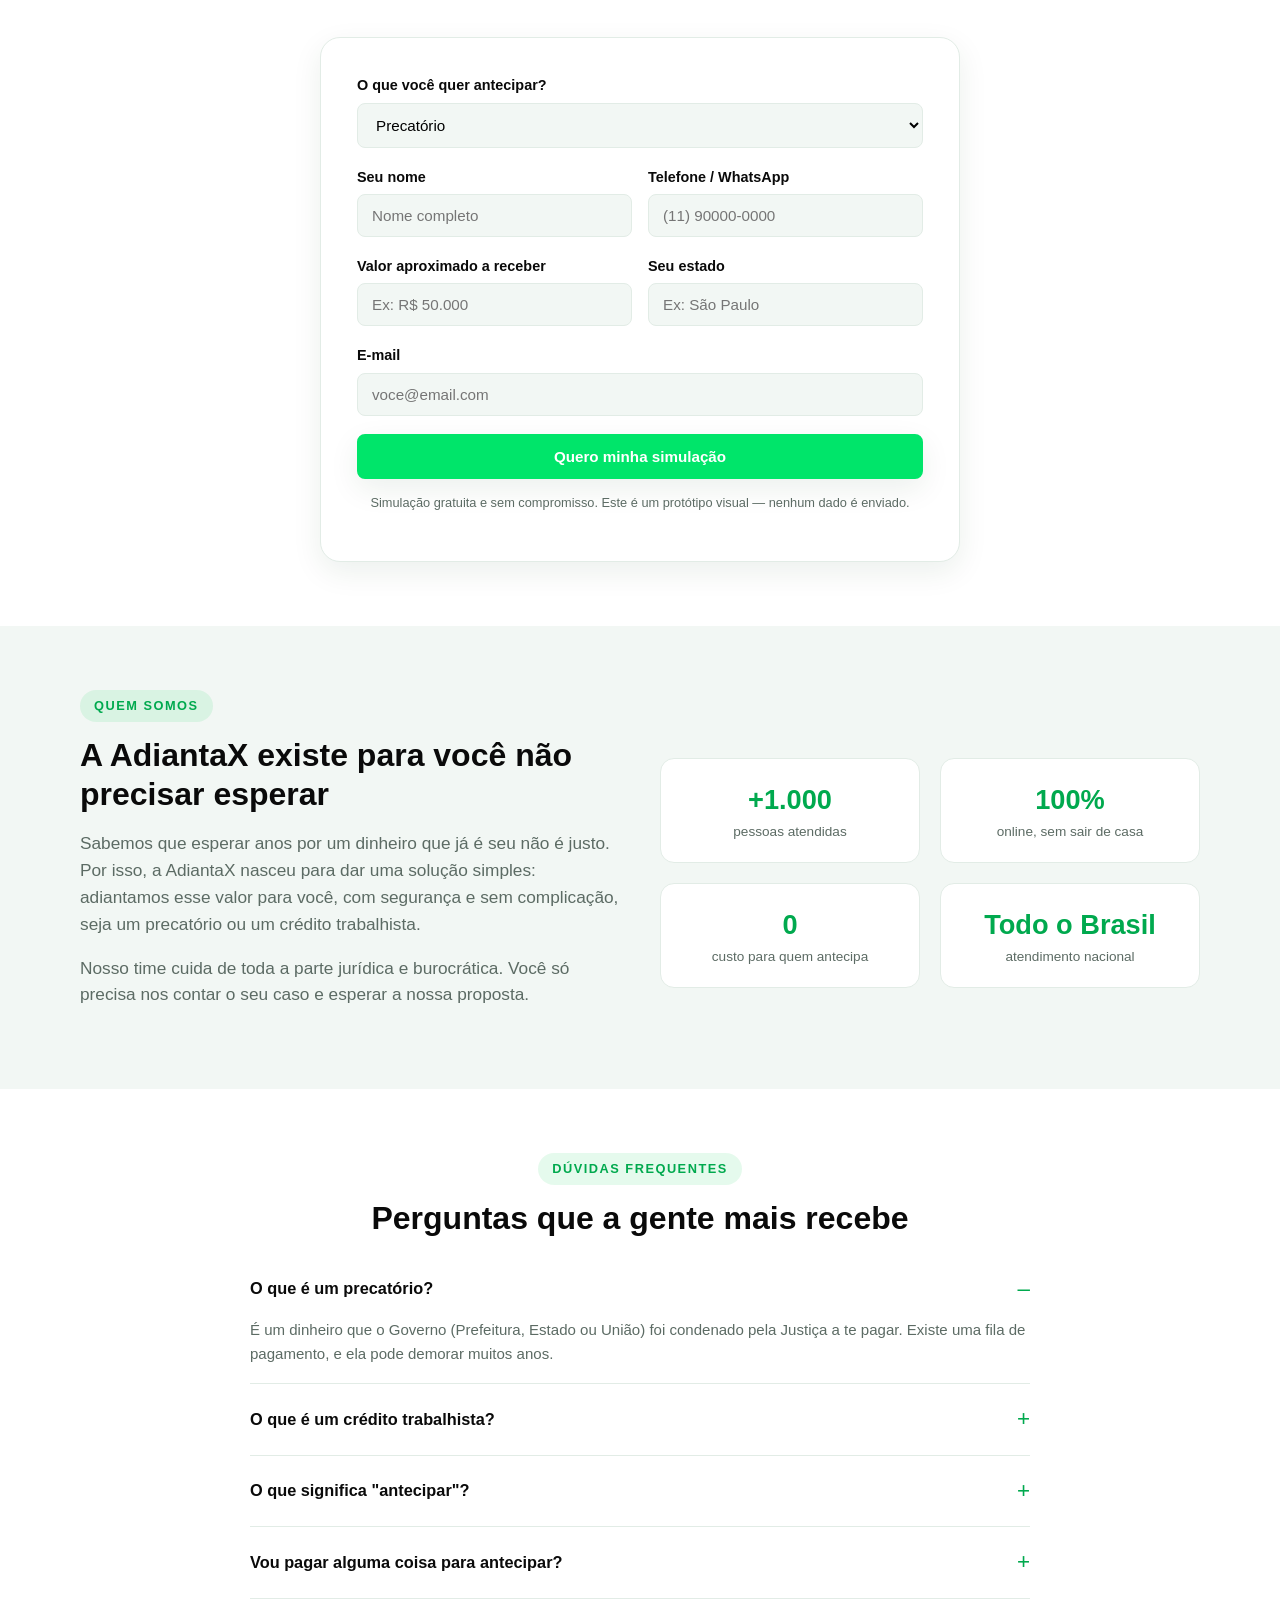
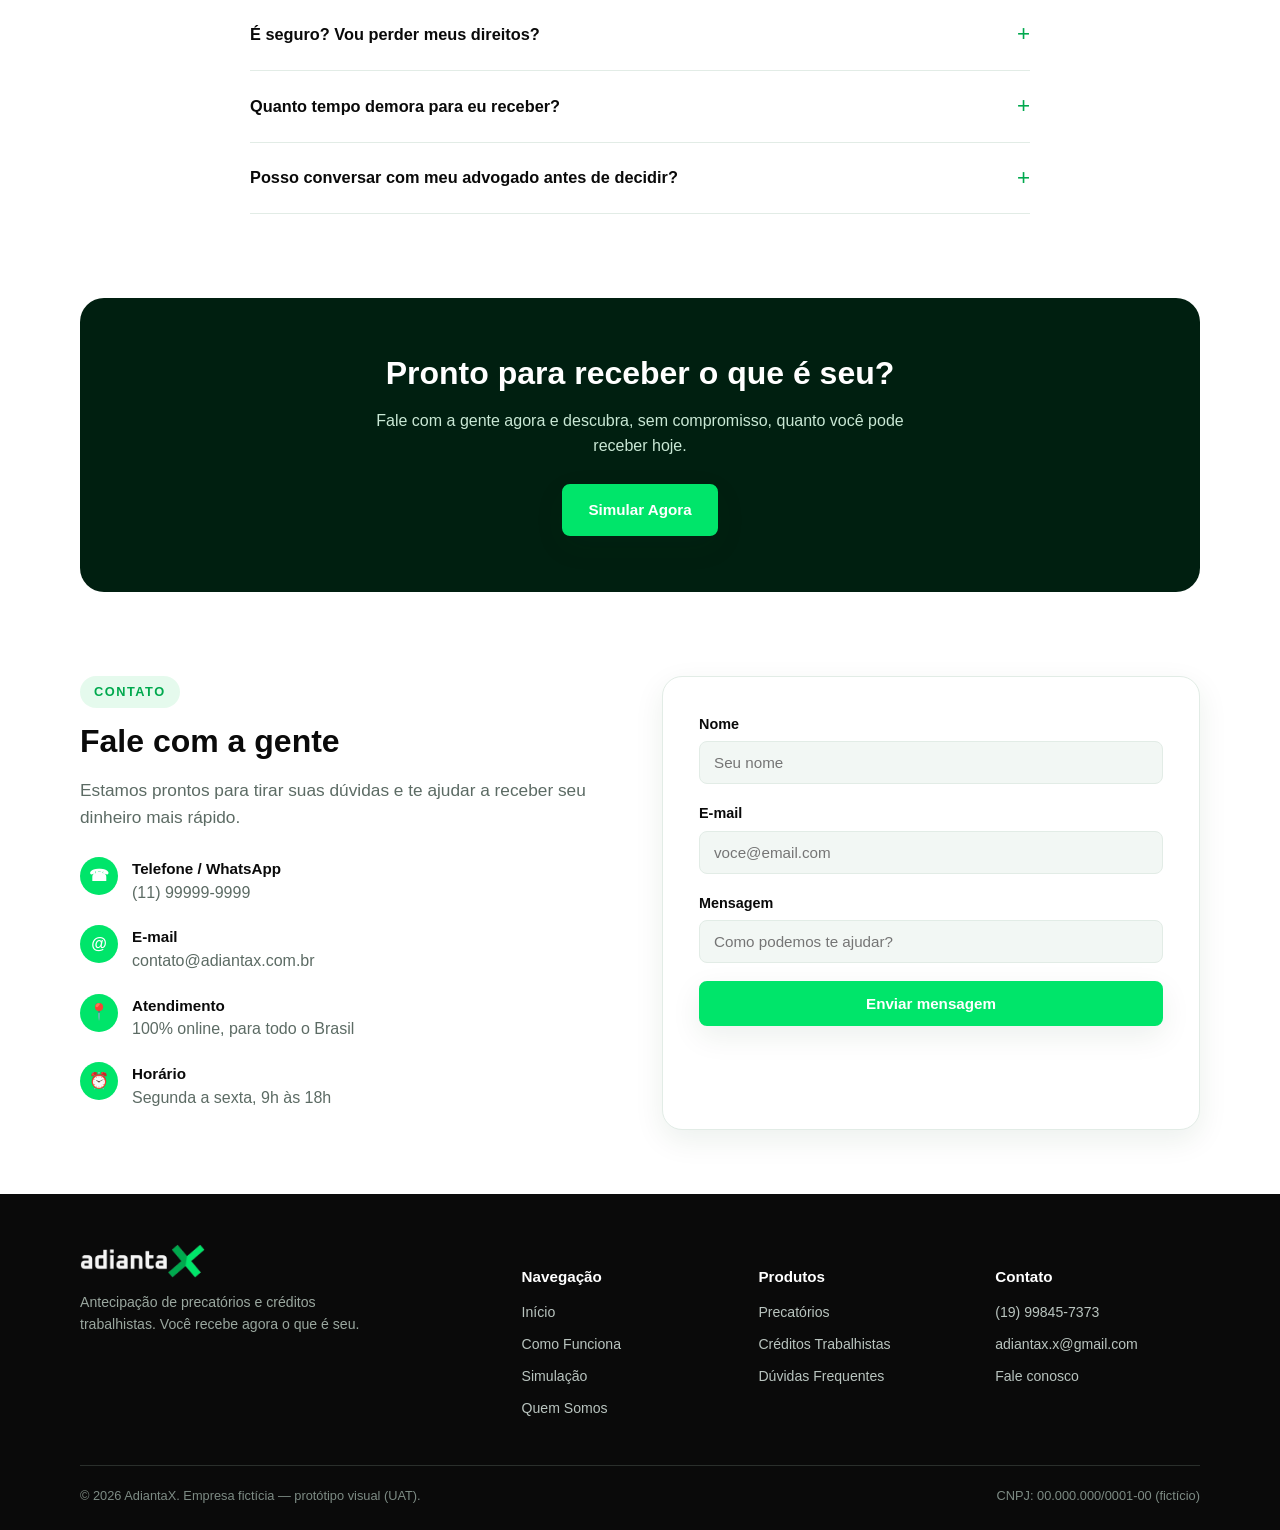
==== commit 12ea34e1: "Update contact information in index.html" ====
--- a/index.html
+++ b/index.html
@@ -665,8 +665,8 @@
     <div>
       <h4>Contato</h4>
       <ul>
-        <li><a href="tel:+5511999999999">(11) 99999-9999</a></li>
-        <li><a href="mailto:contato@adiantax.com.br">contato@adiantax.com.br</a></li>
+        <li><a href="tel:+5519998457373">(19) 99845-7373</a></li>
+        <li><a href="mailto:adiantax.com.br">adiantax.x@gmail.com</a></li>
         <li><a href="#contato">Fale conosco</a></li>
       </ul>
     </div>
@@ -677,7 +677,7 @@
   </div>
 </footer>
 
-<a class="whatsapp-float" href="https://wa.me/5511999999999" target="_blank" rel="noopener" aria-label="Falar no WhatsApp">💬</a>
+<a class="whatsapp-float" href="https://wa.me/5519998457373" target="_blank" rel="noopener" aria-label="Falar no WhatsApp">💬</a>
 
 <script>
   const menuBtn = document.getElementById('menuBtn');
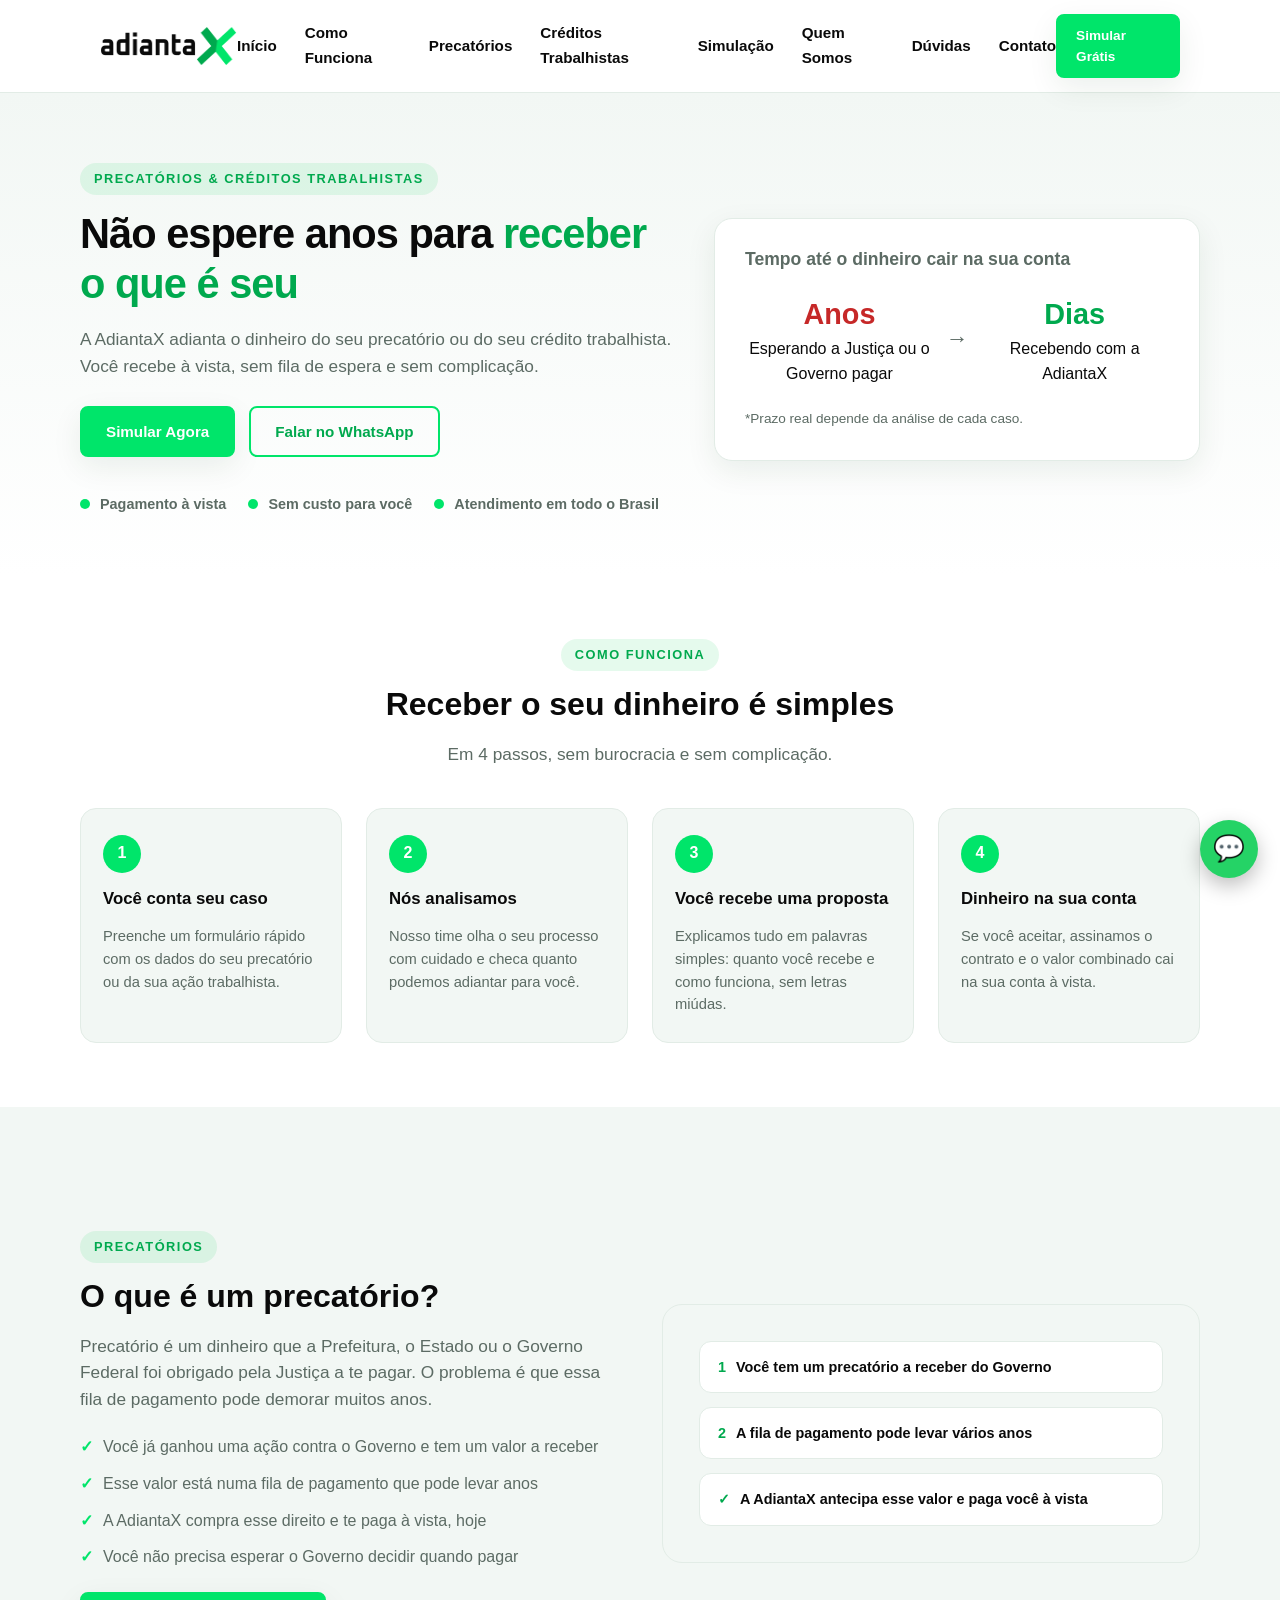
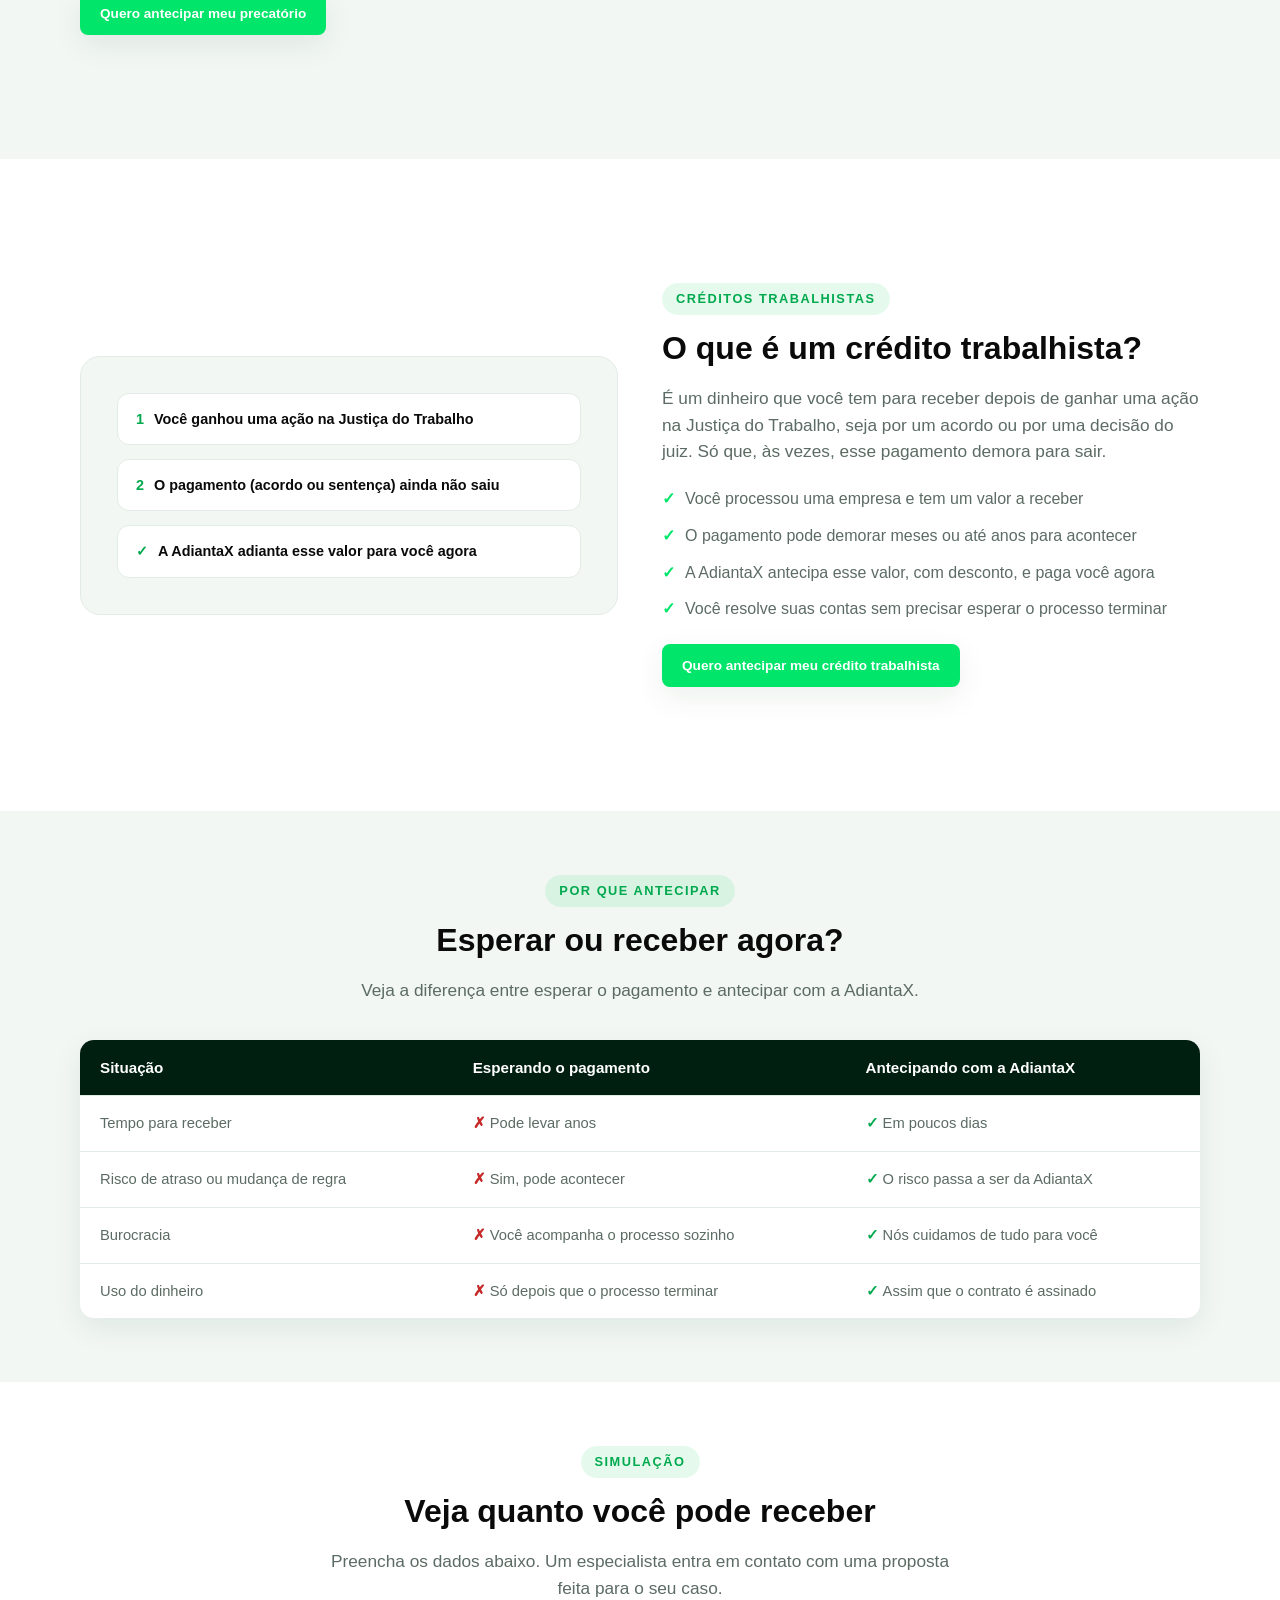
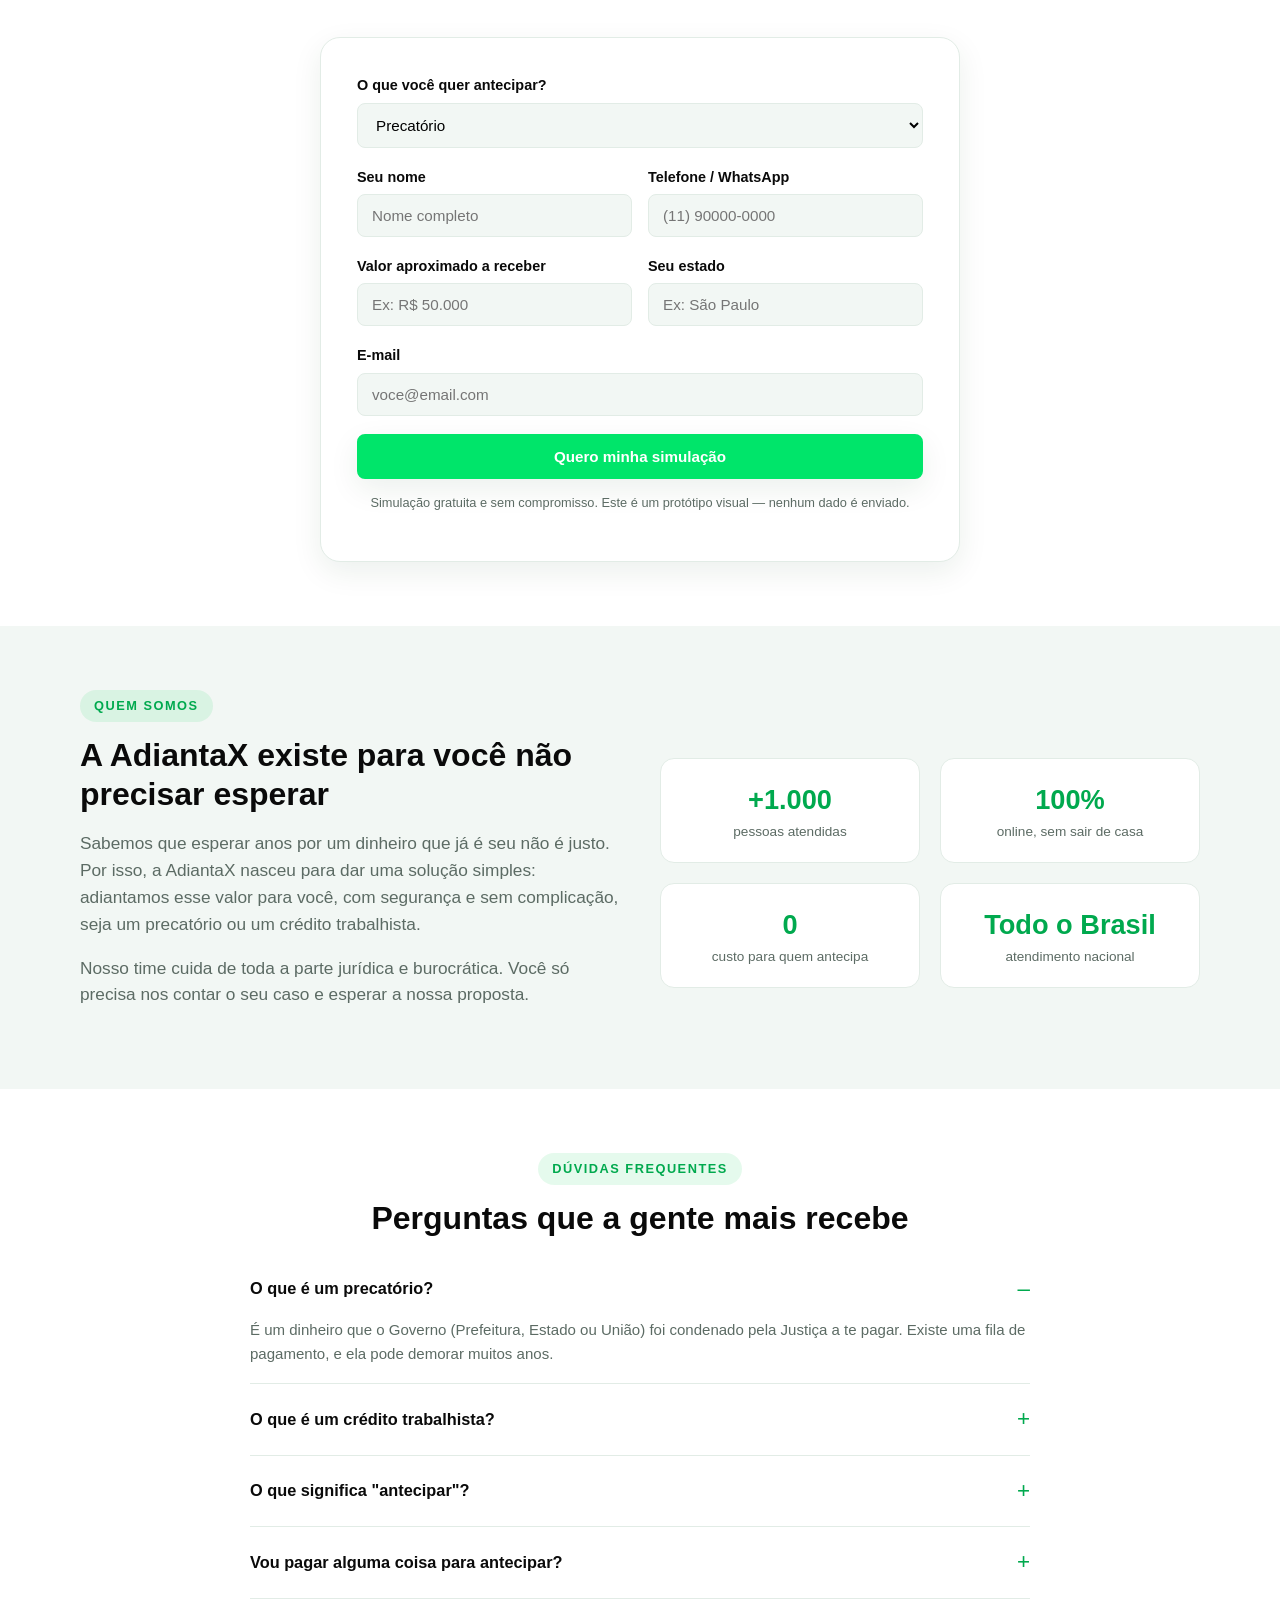
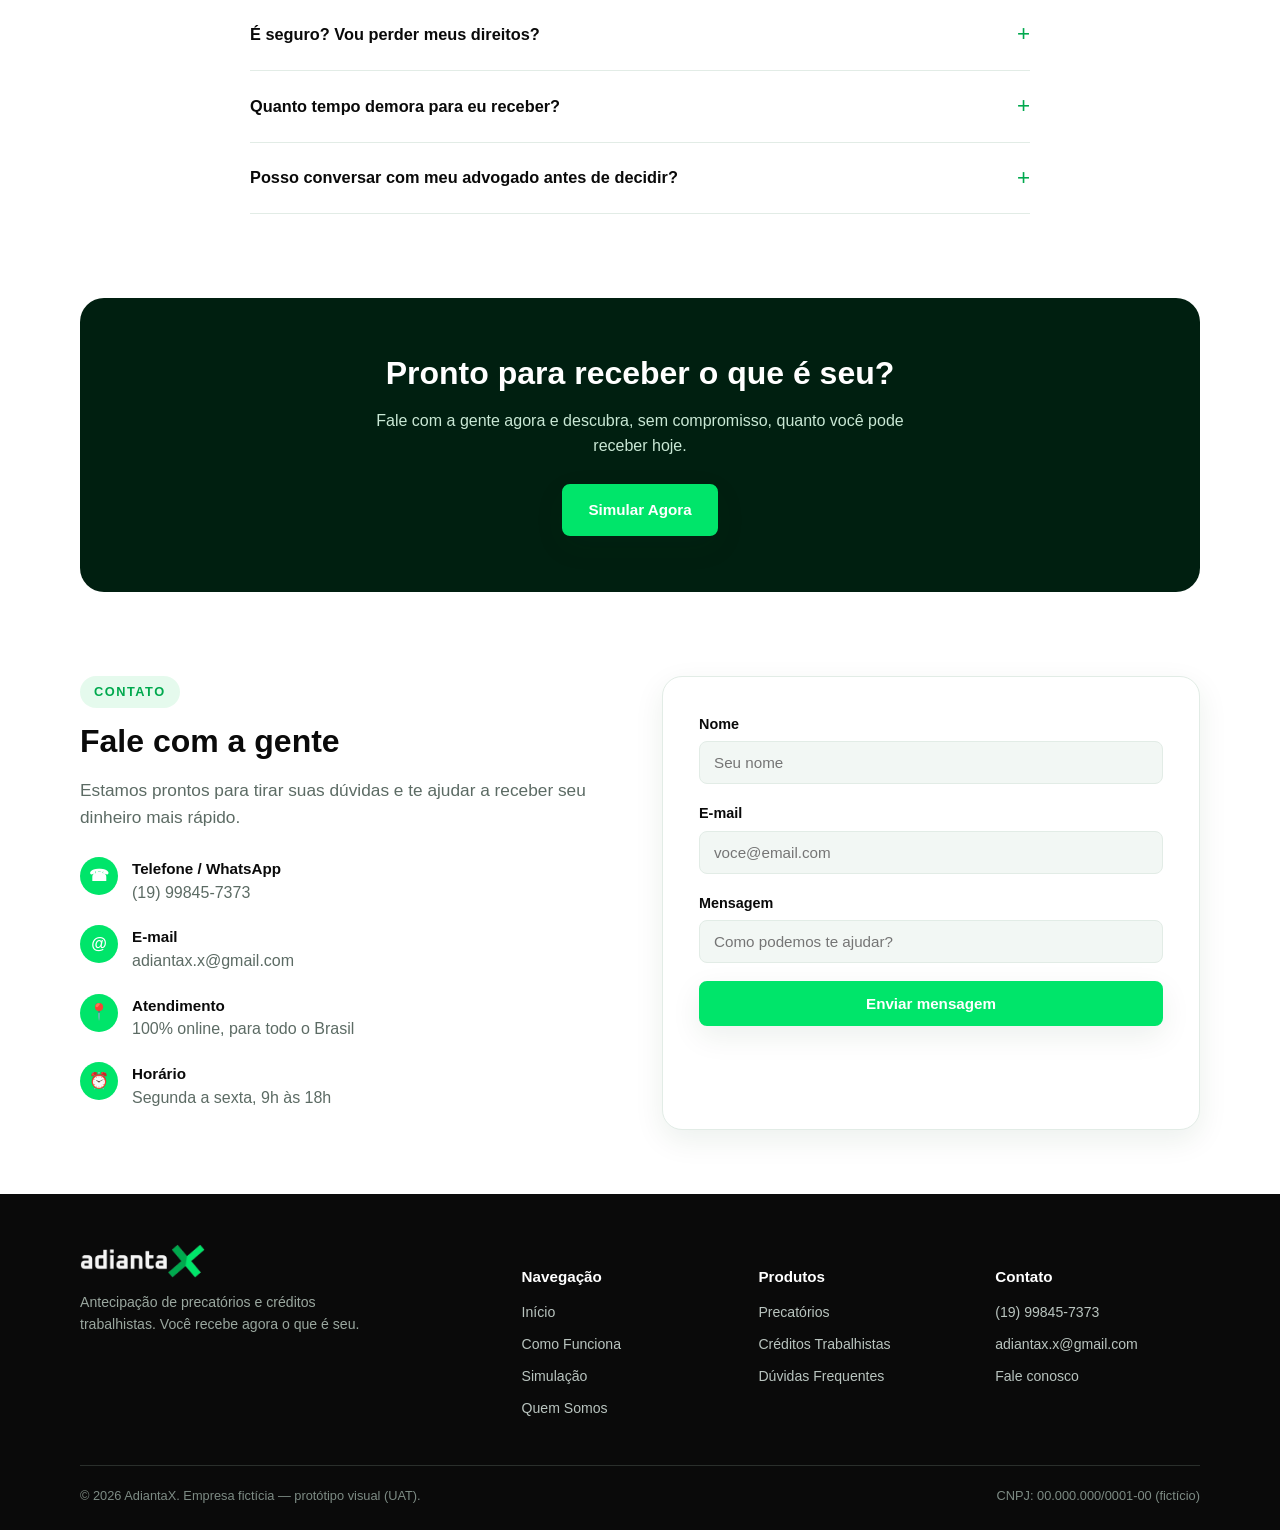
==== commit b7508095: "Update contact information in index.html" ====
--- a/index.html
+++ b/index.html
@@ -615,8 +615,8 @@
       <h2>Fale com a gente</h2>
       <p class="lead">Estamos prontos para tirar suas dúvidas e te ajudar a receber seu dinheiro mais rápido.</p>
       <ul class="contato-info" style="margin-top:26px;">
-        <li><span class="icone">☎</span><div><strong>Telefone / WhatsApp</strong>(11) 99999-9999</div></li>
-        <li><span class="icone">@</span><div><strong>E-mail</strong>contato@adiantax.com.br</div></li>
+        <li><span class="icone">☎</span><div><strong>Telefone / WhatsApp</strong>(19) 99845-7373</div></li>
+        <li><span class="icone">@</span><div><strong>E-mail</strong>adiantax.x@gmail.com</div></li>
         <li><span class="icone">📍</span><div><strong>Atendimento</strong>100% online, para todo o Brasil</div></li>
         <li><span class="icone">⏰</span><div><strong>Horário</strong>Segunda a sexta, 9h às 18h</div></li>
       </ul>
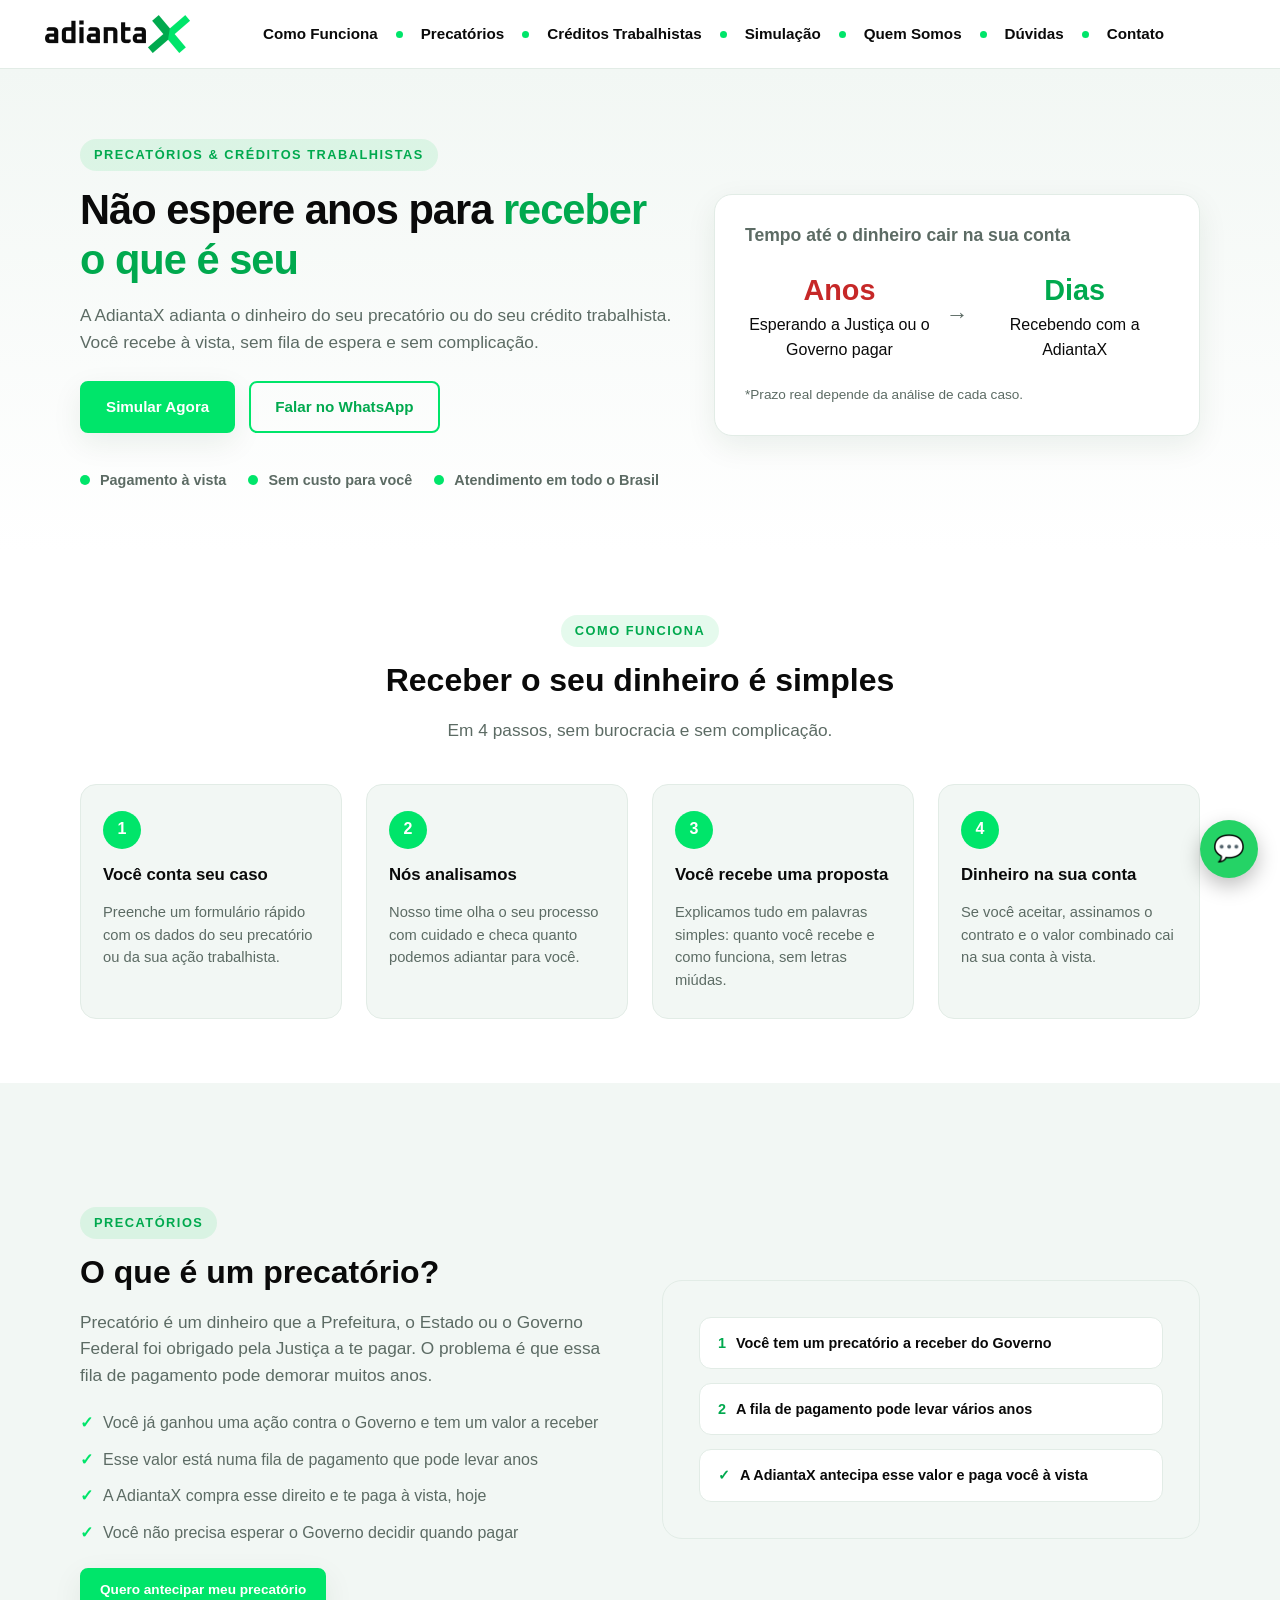
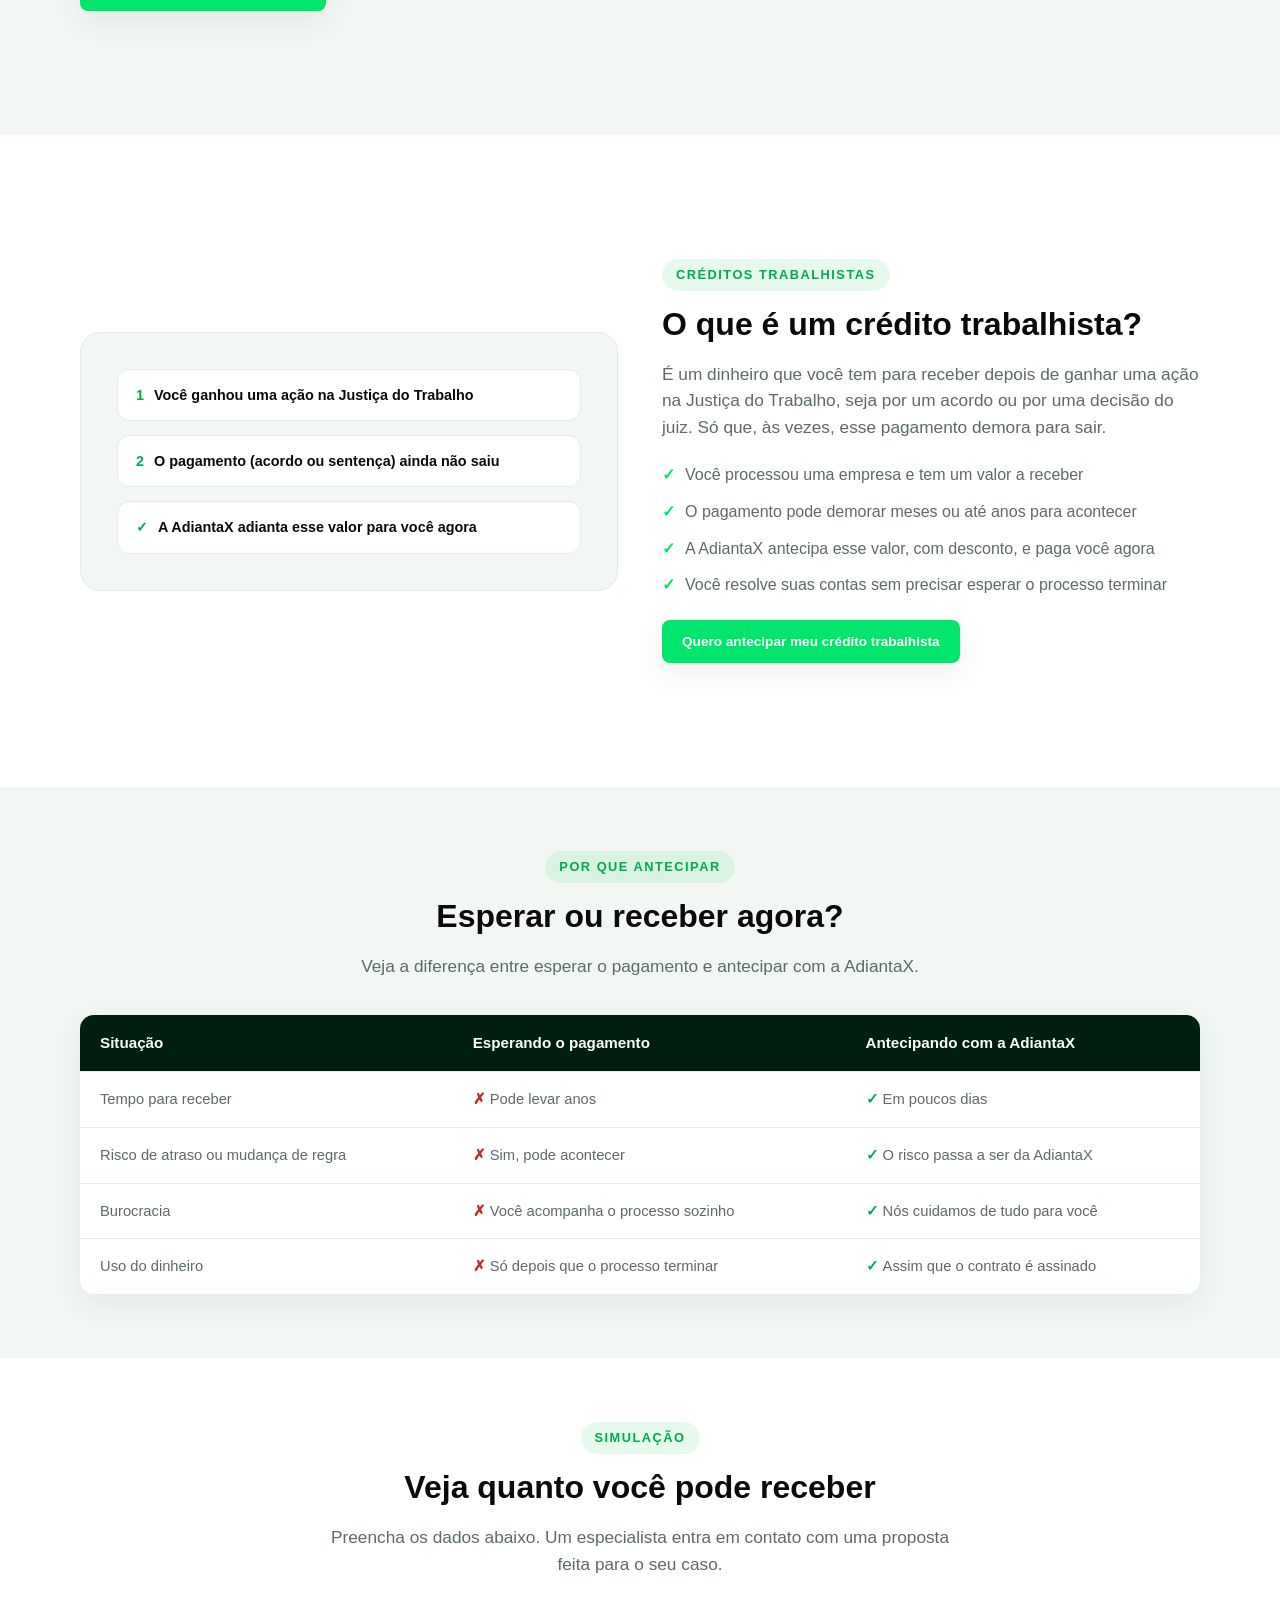
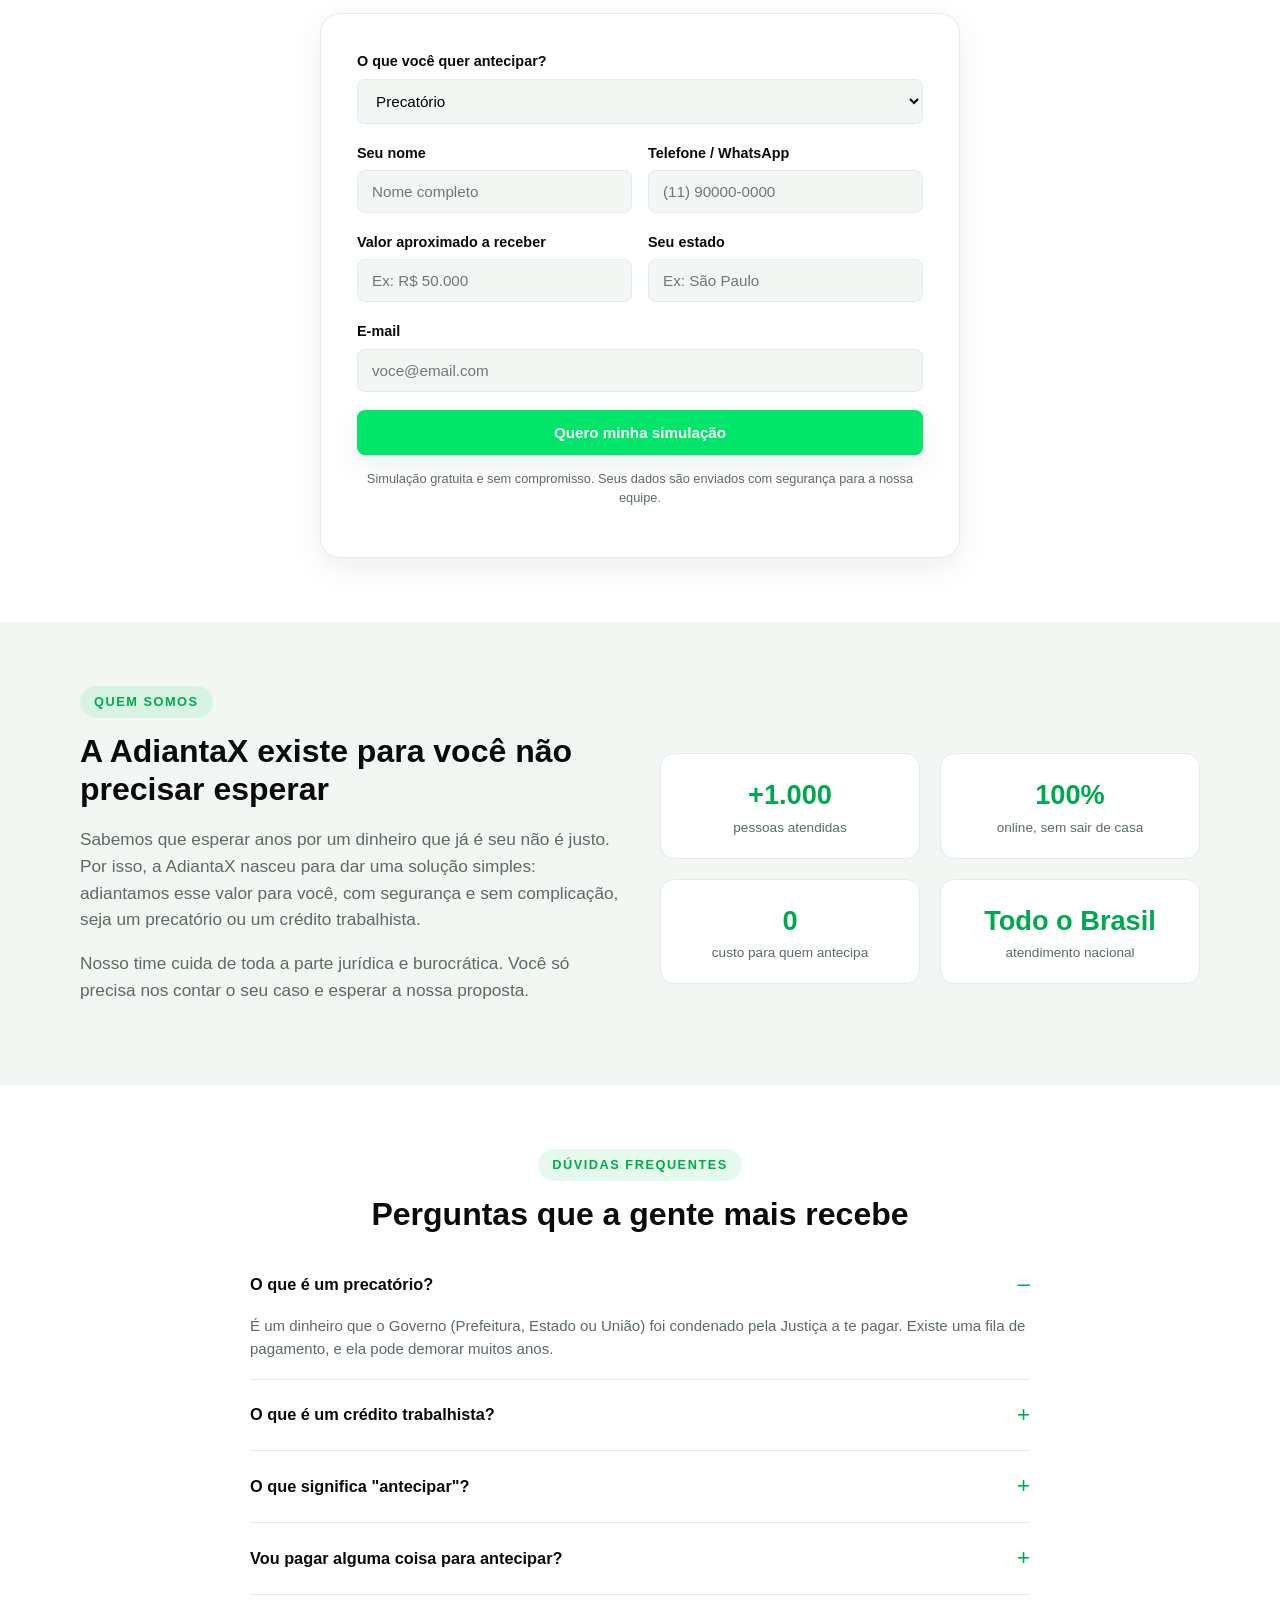
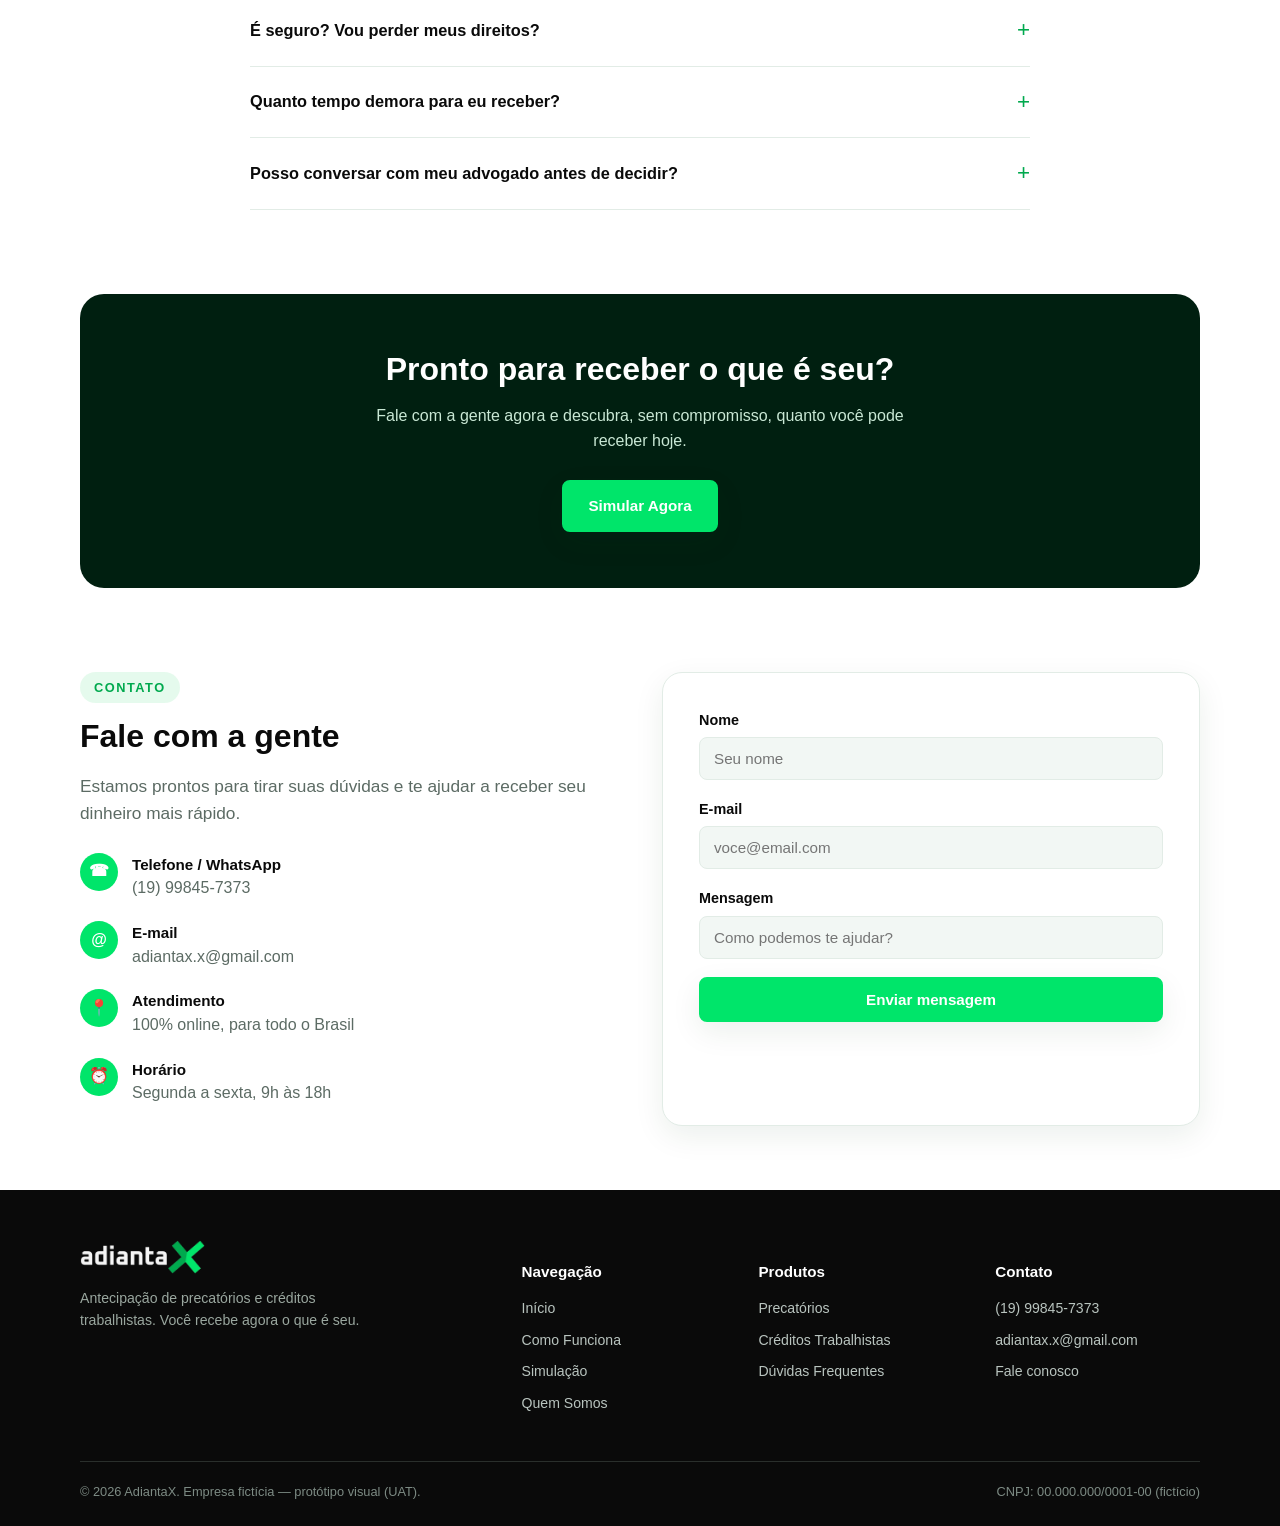
==== commit 19b8df67: "Add files via upload" ====
--- a/index.html
+++ b/index.html
@@ -65,11 +65,17 @@
     backdrop-filter:blur(6px);
   }
   .nav-wrap{
-    max-width:1120px;margin:0 auto;padding:14px 20px;
+    max-width:1240px;margin:0 auto;padding:14px 24px;
     display:flex;align-items:center;justify-content:space-between;
   }
-  nav ul{display:flex;gap:28px;align-items:center;}
-  nav a.navlink{font-weight:600;font-size:0.95rem;color:var(--preto);}
+  nav ul{display:flex;gap:0;align-items:center;}
+  nav ul li{display:flex;align-items:center;}
+  nav ul li:not(:last-child)::after{
+    content:"";display:inline-block;flex-shrink:0;
+    width:7px;height:7px;border-radius:50%;
+    background:var(--verde);margin:0 18px;
+  }
+  nav a.navlink{font-weight:600;font-size:0.95rem;color:var(--preto);white-space:nowrap;}
   nav a.navlink:hover{color:var(--verde-escuro);}
   .btn{
     display:inline-block;
@@ -282,7 +288,8 @@
     .produto:nth-child(even){direction:ltr;}
     .footer-grid{grid-template-columns:1fr 1fr;}
   }
-  @media (max-width:680px){
+  /* Menu compacto (hambúrguer) em telas médias e pequenas */
+  @media (max-width:1024px){
     nav ul{
       position:fixed;top:72px;left:0;right:0;
       background:var(--branco);
@@ -296,10 +303,13 @@
       box-shadow:var(--sombra);
     }
     nav ul.aberto{transform:translateY(0);}
-    nav ul li{border-bottom:1px solid var(--borda);}
+    nav ul li{border-bottom:1px solid var(--borda);display:block;}
+    nav ul li:not(:last-child)::after{display:none;}
     nav a.navlink{display:block;padding:14px 4px;}
     .menu-toggle{display:block;}
     .nav-cta{display:none;}
+  }
+  @media (max-width:680px){
     h1.hero-title, .hero h1{font-size:1.9rem;}
     .steps{grid-template-columns:1fr;}
     .form-grid-2{grid-template-columns:1fr;}
@@ -316,7 +326,6 @@
     <a href="#home" class="logo"><img src="[data-uri]" alt="AdiantaX"></a>
     <nav>
       <ul id="menuLista">
-        <li><a class="navlink" href="#home">Início</a></li>
         <li><a class="navlink" href="#como-funciona">Como Funciona</a></li>
         <li><a class="navlink" href="#precatorios">Precatórios</a></li>
         <li><a class="navlink" href="#trabalhistas">Créditos Trabalhistas</a></li>
@@ -327,7 +336,6 @@
       </ul>
     </nav>
     <div style="display:flex;align-items:center;gap:10px;">
-      <a href="#simulacao" class="btn btn-primary btn-sm nav-cta">Simular Grátis</a>
       <button class="menu-toggle" id="menuBtn" aria-label="Abrir menu">☰</button>
     </div>
   </div>
@@ -342,7 +350,7 @@
       <p class="lead">A AdiantaX adianta o dinheiro do seu precatório ou do seu crédito trabalhista. Você recebe à vista, sem fila de espera e sem complicação.</p>
       <div class="hero-cta">
         <a href="#simulacao" class="btn btn-primary">Simular Agora</a>
-        <a href="https://wa.me/5511999999999" class="btn btn-outline" target="_blank" rel="noopener">Falar no WhatsApp</a>
+        <a href="https://wa.me/5519998457373" class="btn btn-outline" target="_blank" rel="noopener">Falar no WhatsApp</a>
       </div>
       <div class="hero-badges">
         <div class="badge"><span class="dot"></span>Pagamento à vista</div>
@@ -501,10 +509,15 @@
     <p class="lead center">Preencha os dados abaixo. Um especialista entra em contato com uma proposta feita para o seu caso.</p>
   </div>
   <div class="container">
-    <form class="sim-box" onsubmit="return false;">
+    <form class="sim-box" action="https://formsubmit.co/adiantax.x@gmail.com" method="POST">
+      <input type="hidden" name="_subject" value="Nova simulação — AdiantaX">
+      <input type="hidden" name="_template" value="table">
+      <input type="hidden" name="_captcha" value="false">
+      <input type="hidden" name="_next" value="https://adiantax.com.br/obrigado.html">
+      <input type="text" name="_honey" style="display:none">
       <div class="form-row">
         <label for="tipo">O que você quer antecipar?</label>
-        <select id="tipo">
+        <select id="tipo" name="Tipo de antecipação">
           <option>Precatório</option>
           <option>Crédito Trabalhista</option>
           <option>Não sei / quero ajuda para entender</option>
@@ -513,29 +526,29 @@
       <div class="form-grid-2">
         <div class="form-row">
           <label for="nome">Seu nome</label>
-          <input type="text" id="nome" placeholder="Nome completo">
+          <input type="text" id="nome" name="Nome" placeholder="Nome completo" required>
         </div>
         <div class="form-row">
           <label for="telefone">Telefone / WhatsApp</label>
-          <input type="tel" id="telefone" placeholder="(11) 90000-0000">
+          <input type="tel" id="telefone" name="Telefone / WhatsApp" placeholder="(11) 90000-0000" required>
         </div>
       </div>
       <div class="form-grid-2">
         <div class="form-row">
           <label for="valor">Valor aproximado a receber</label>
-          <input type="text" id="valor" placeholder="Ex: R$ 50.000">
+          <input type="text" id="valor" name="Valor a receber" placeholder="Ex: R$ 50.000">
         </div>
         <div class="form-row">
           <label for="estado">Seu estado</label>
-          <input type="text" id="estado" placeholder="Ex: São Paulo">
+          <input type="text" id="estado" name="Estado" placeholder="Ex: São Paulo">
         </div>
       </div>
       <div class="form-row">
         <label for="email">E-mail</label>
-        <input type="email" id="email" placeholder="voce@email.com">
+        <input type="email" id="email" name="E-mail" placeholder="voce@email.com" required>
       </div>
       <button type="submit" class="btn btn-primary" style="width:100%;">Quero minha simulação</button>
-      <p class="form-note">Simulação gratuita e sem compromisso. Este é um protótipo visual — nenhum dado é enviado.</p>
+      <p class="form-note">Simulação gratuita e sem compromisso. Seus dados são enviados com segurança para a nossa equipe.</p>
     </form>
   </div>
 </section>
@@ -621,18 +634,23 @@
         <li><span class="icone">⏰</span><div><strong>Horário</strong>Segunda a sexta, 9h às 18h</div></li>
       </ul>
     </div>
-    <form class="sim-box" style="margin:0;" onsubmit="return false;">
+    <form class="sim-box" style="margin:0;" action="https://formsubmit.co/adiantax.x@gmail.com" method="POST">
+      <input type="hidden" name="_subject" value="Nova mensagem de contato — AdiantaX">
+      <input type="hidden" name="_template" value="table">
+      <input type="hidden" name="_captcha" value="false">
+      <input type="hidden" name="_next" value="https://adiantax.com.br/obrigado.html">
+      <input type="text" name="_honey" style="display:none">
       <div class="form-row">
         <label for="c-nome">Nome</label>
-        <input type="text" id="c-nome" placeholder="Seu nome">
+        <input type="text" id="c-nome" name="Nome" placeholder="Seu nome" required>
       </div>
       <div class="form-row">
         <label for="c-email">E-mail</label>
-        <input type="email" id="c-email" placeholder="voce@email.com">
+        <input type="email" id="c-email" name="E-mail" placeholder="voce@email.com" required>
       </div>
       <div class="form-row">
         <label for="c-msg">Mensagem</label>
-        <input type="text" id="c-msg" placeholder="Como podemos te ajudar?">
+        <input type="text" id="c-msg" name="Mensagem" placeholder="Como podemos te ajudar?" required>
       </div>
       <button type="submit" class="btn btn-primary" style="width:100%;">Enviar mensagem</button>
     </form>
@@ -666,7 +684,7 @@
       <h4>Contato</h4>
       <ul>
         <li><a href="tel:+5519998457373">(19) 99845-7373</a></li>
-        <li><a href="mailto:adiantax.com.br">adiantax.x@gmail.com</a></li>
+        <li><a href="mailto:adiantax.x@gmail.com">adiantax.x@gmail.com</a></li>
         <li><a href="#contato">Fale conosco</a></li>
       </ul>
     </div>
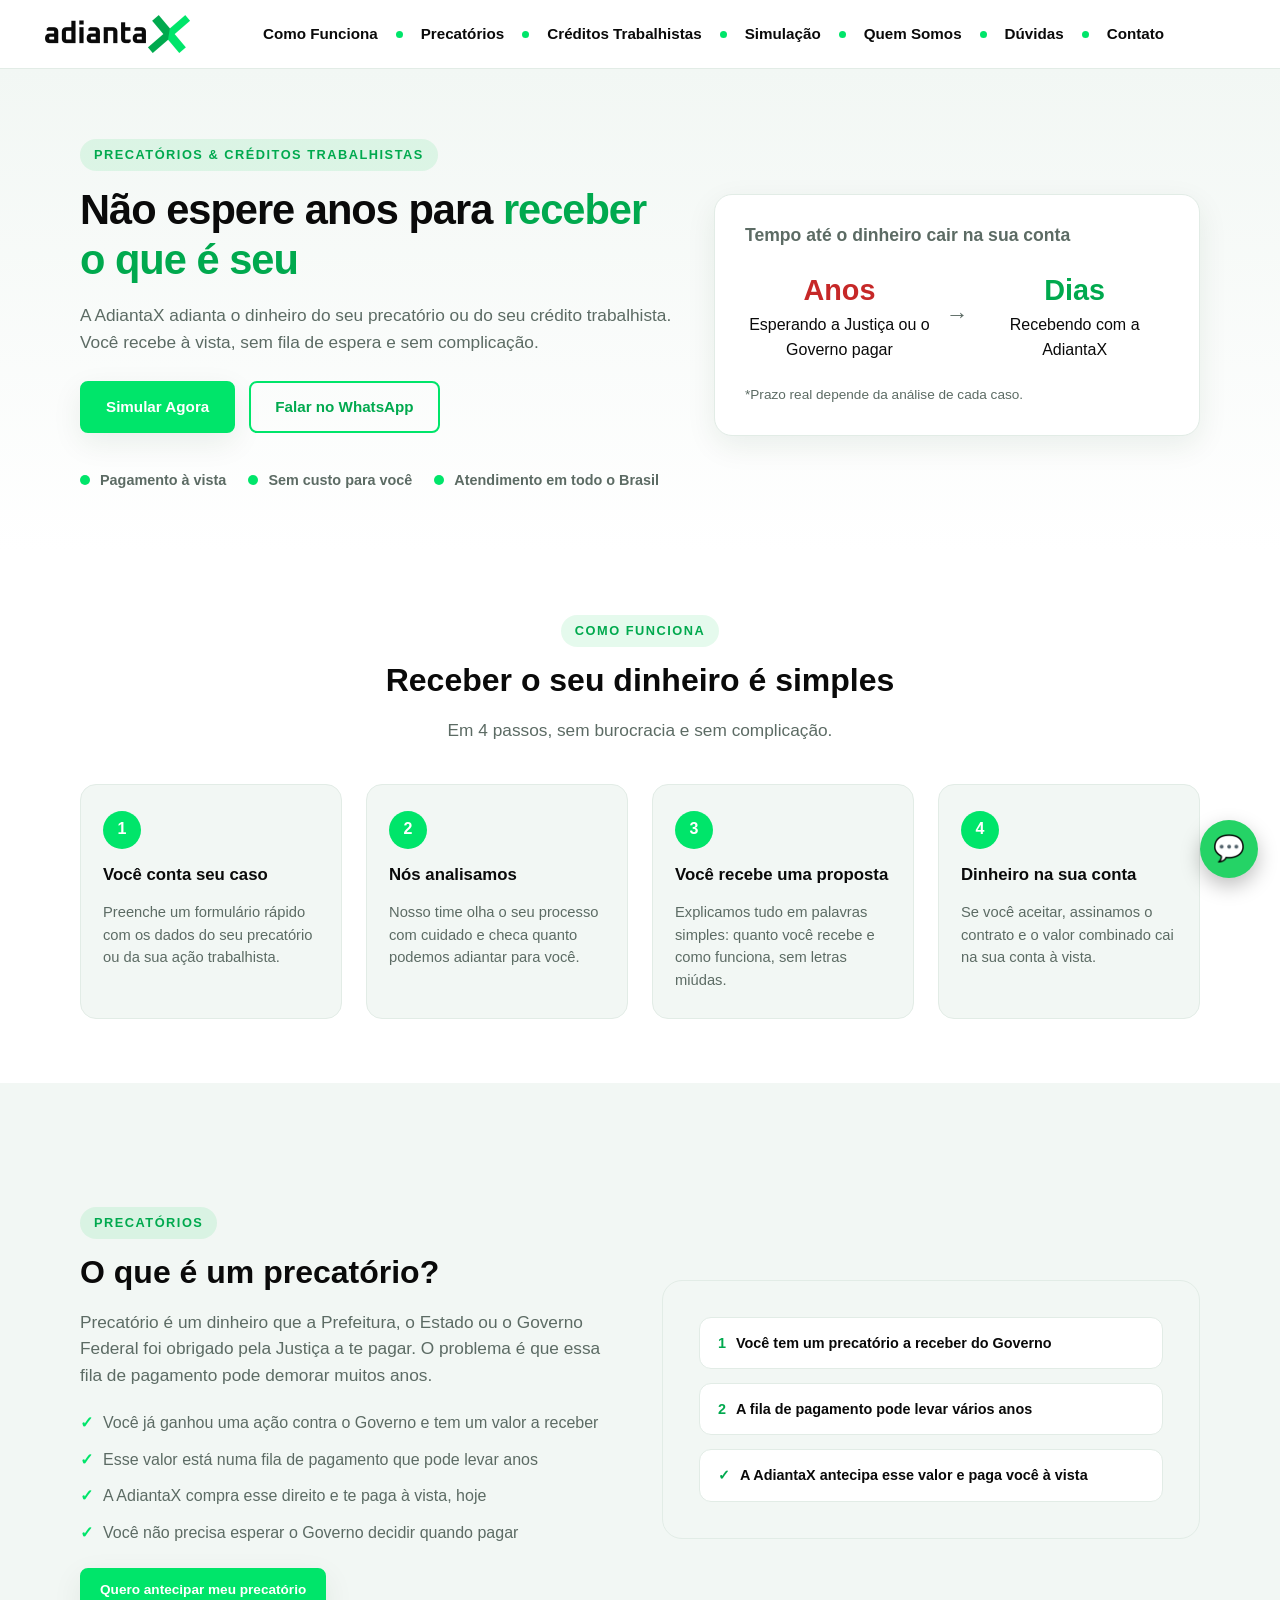
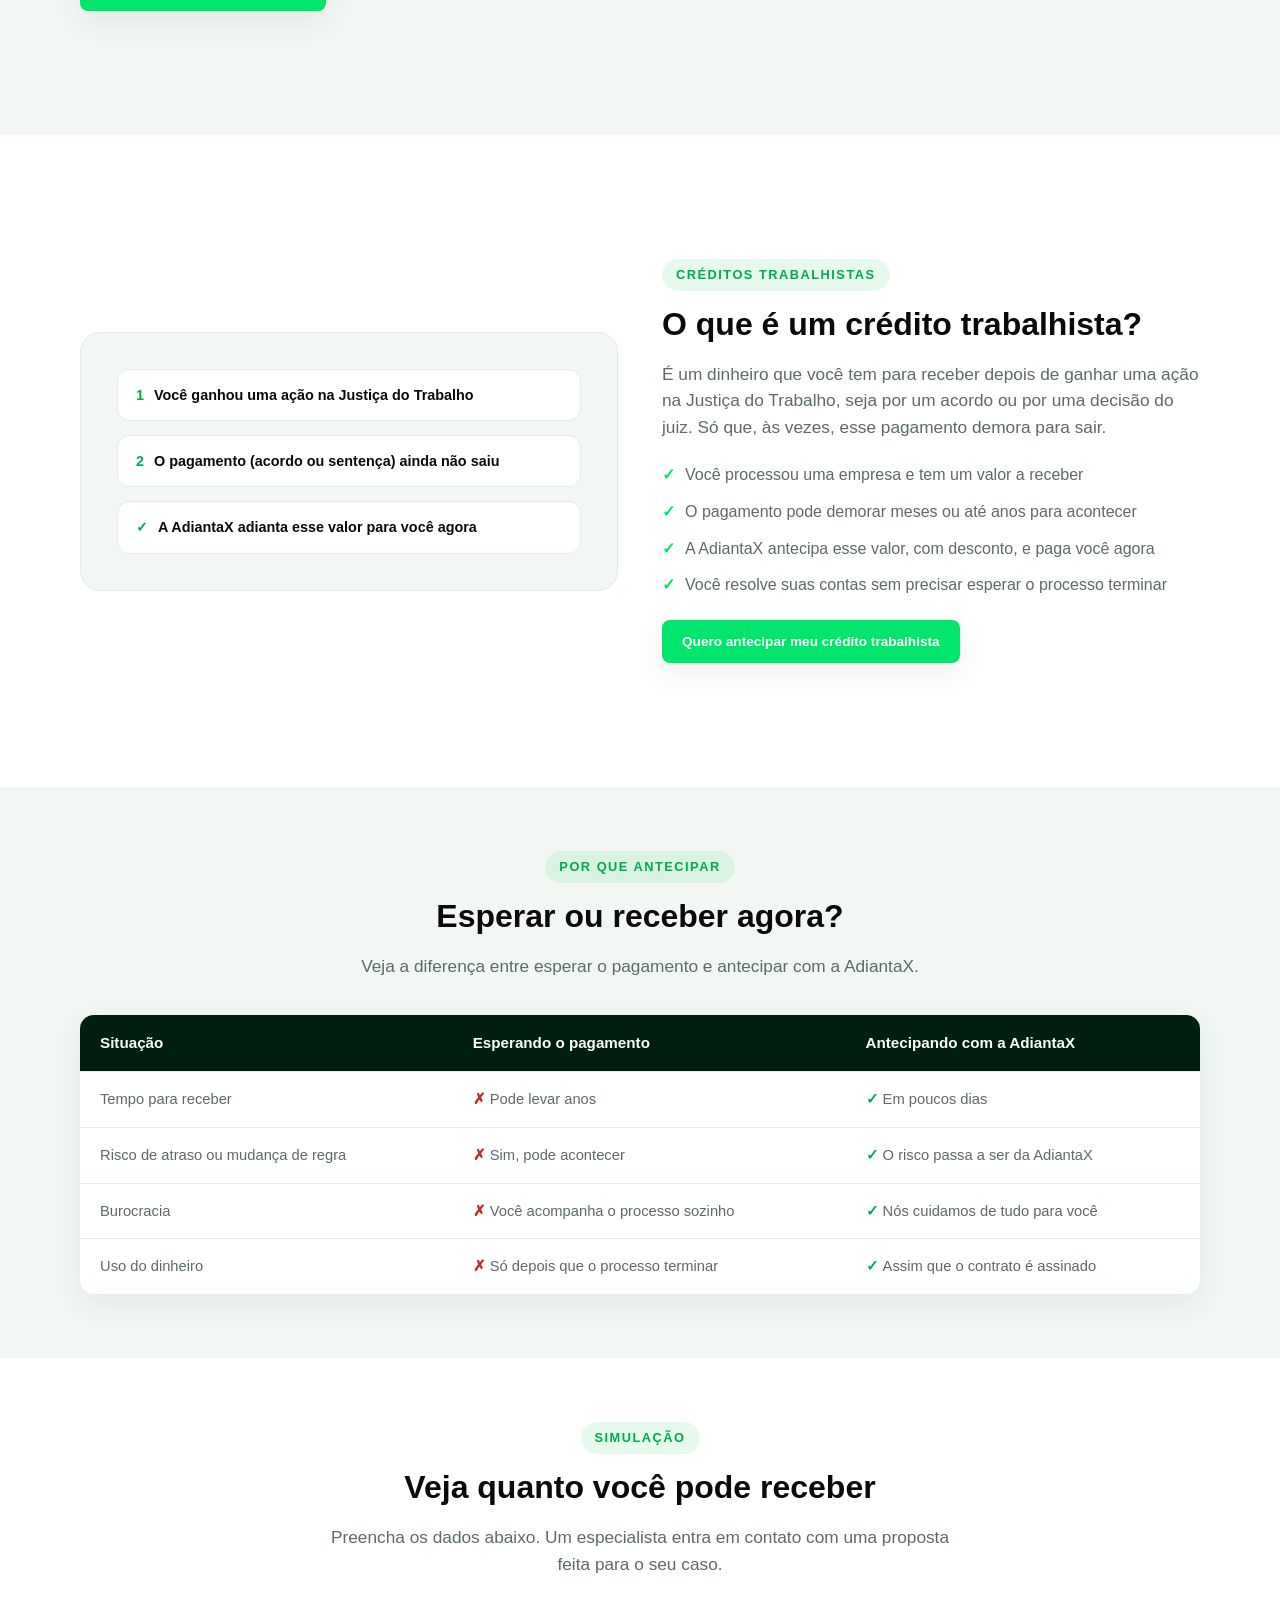
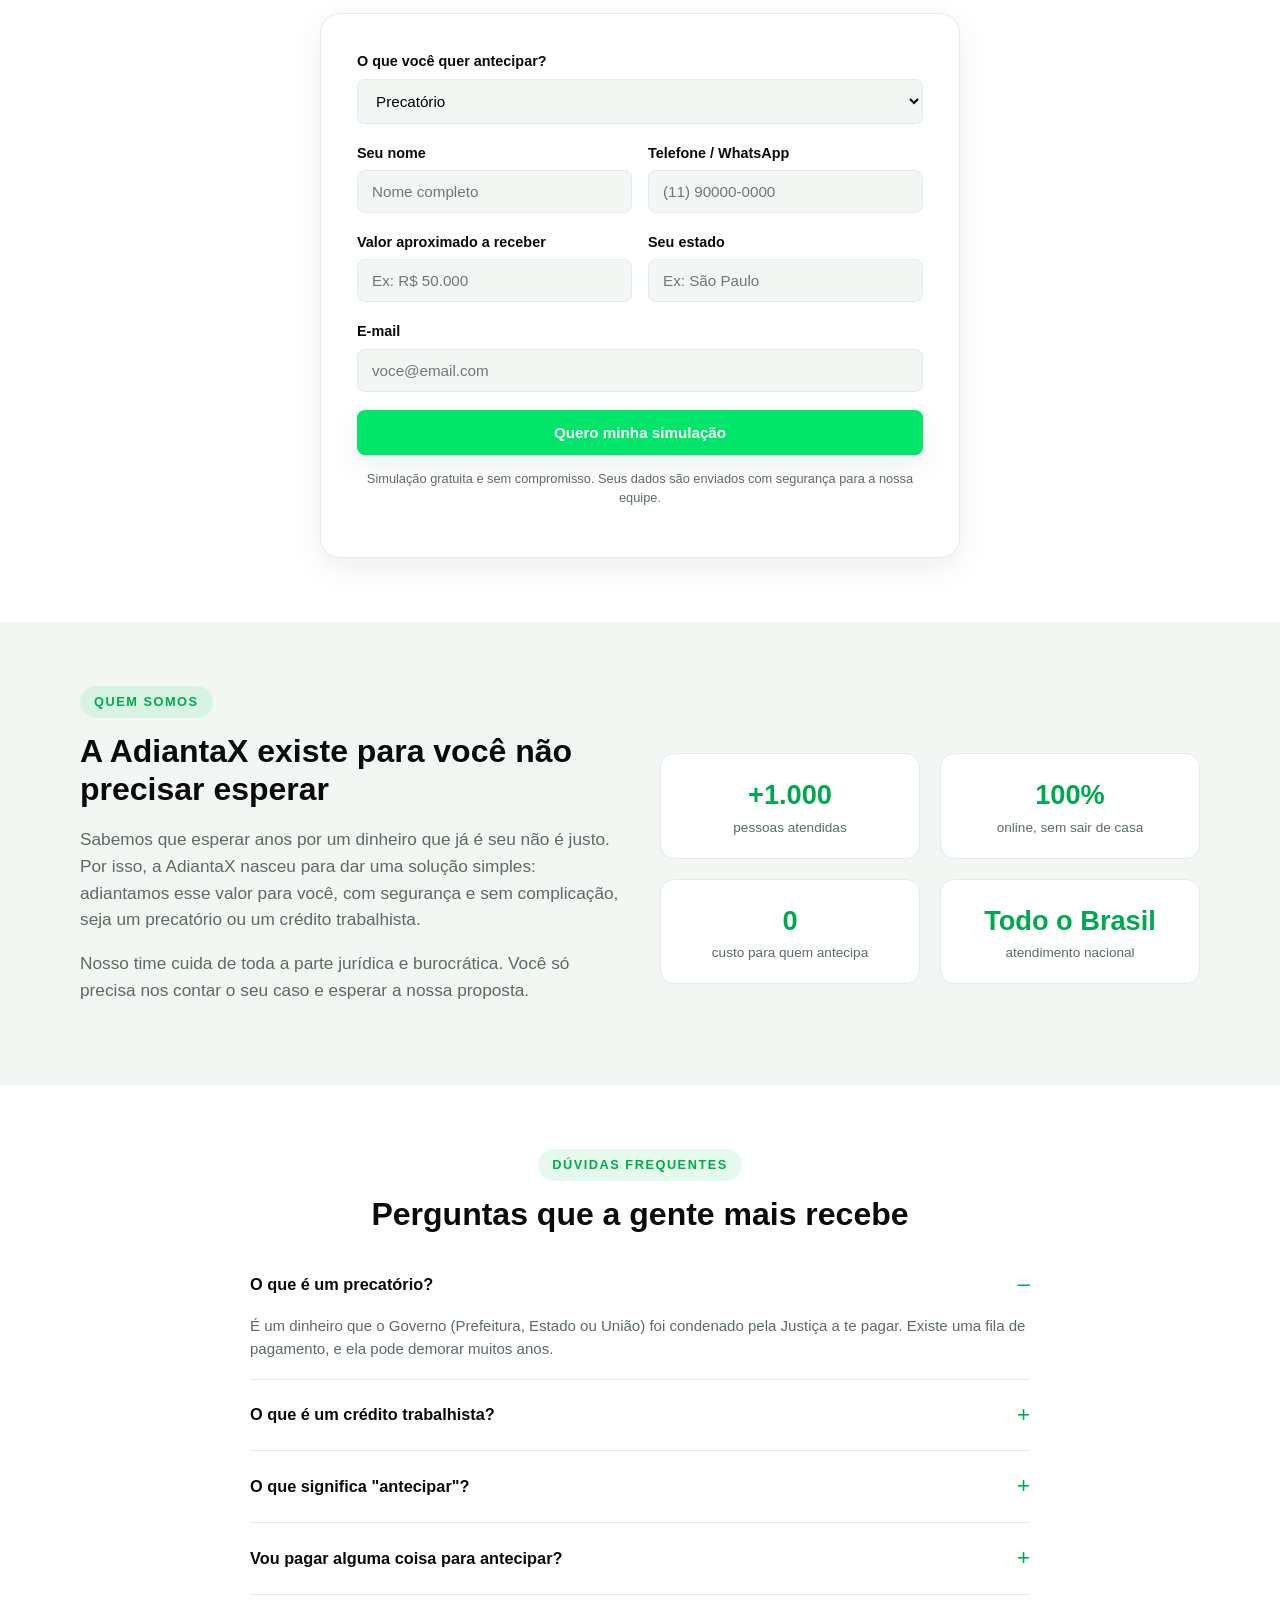
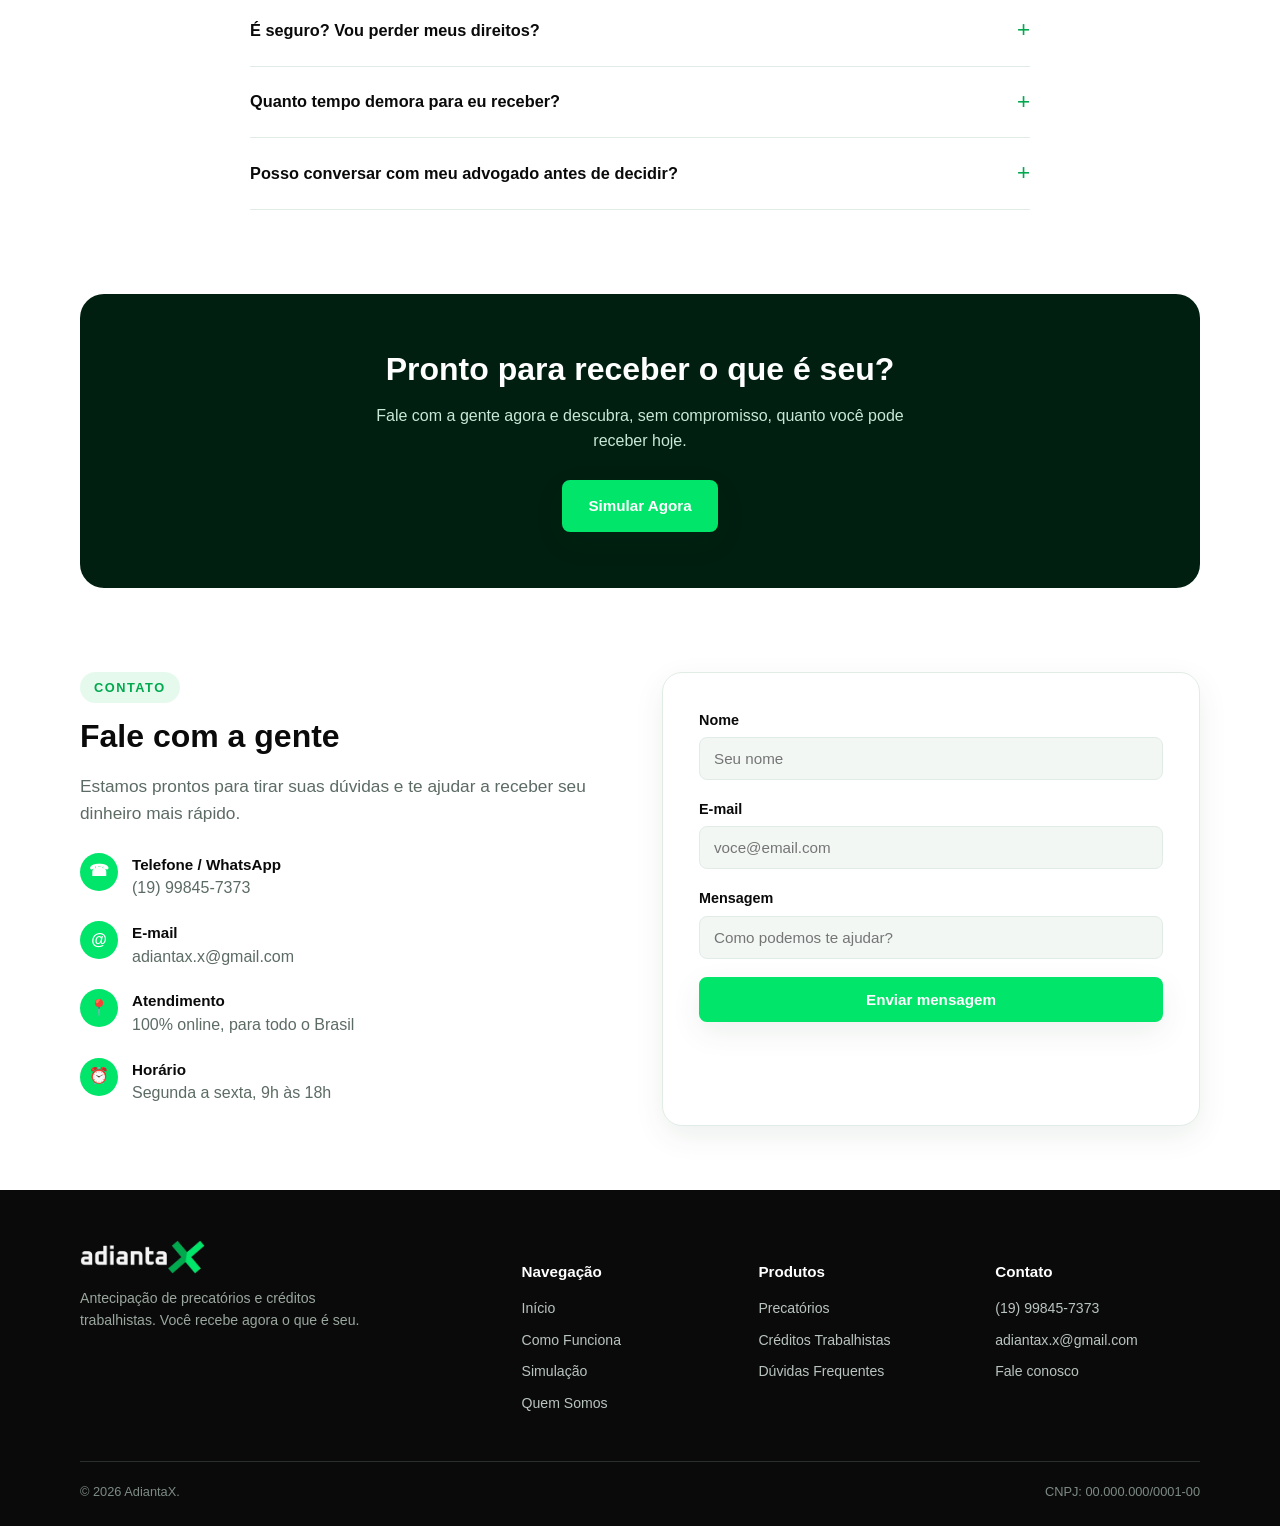
==== commit 56335314: "Simplify footer content in index.html Removed unnecessary text from footer." ====
--- a/index.html
+++ b/index.html
@@ -690,8 +690,8 @@
     </div>
   </div>
   <div class="footer-bottom">
-    <span>© 2026 AdiantaX. Empresa fictícia — protótipo visual (UAT).</span>
-    <span>CNPJ: 00.000.000/0001-00 (fictício)</span>
+    <span>© 2026 AdiantaX.</span>
+    <span>CNPJ: 00.000.000/0001-00</span>
   </div>
 </footer>
 
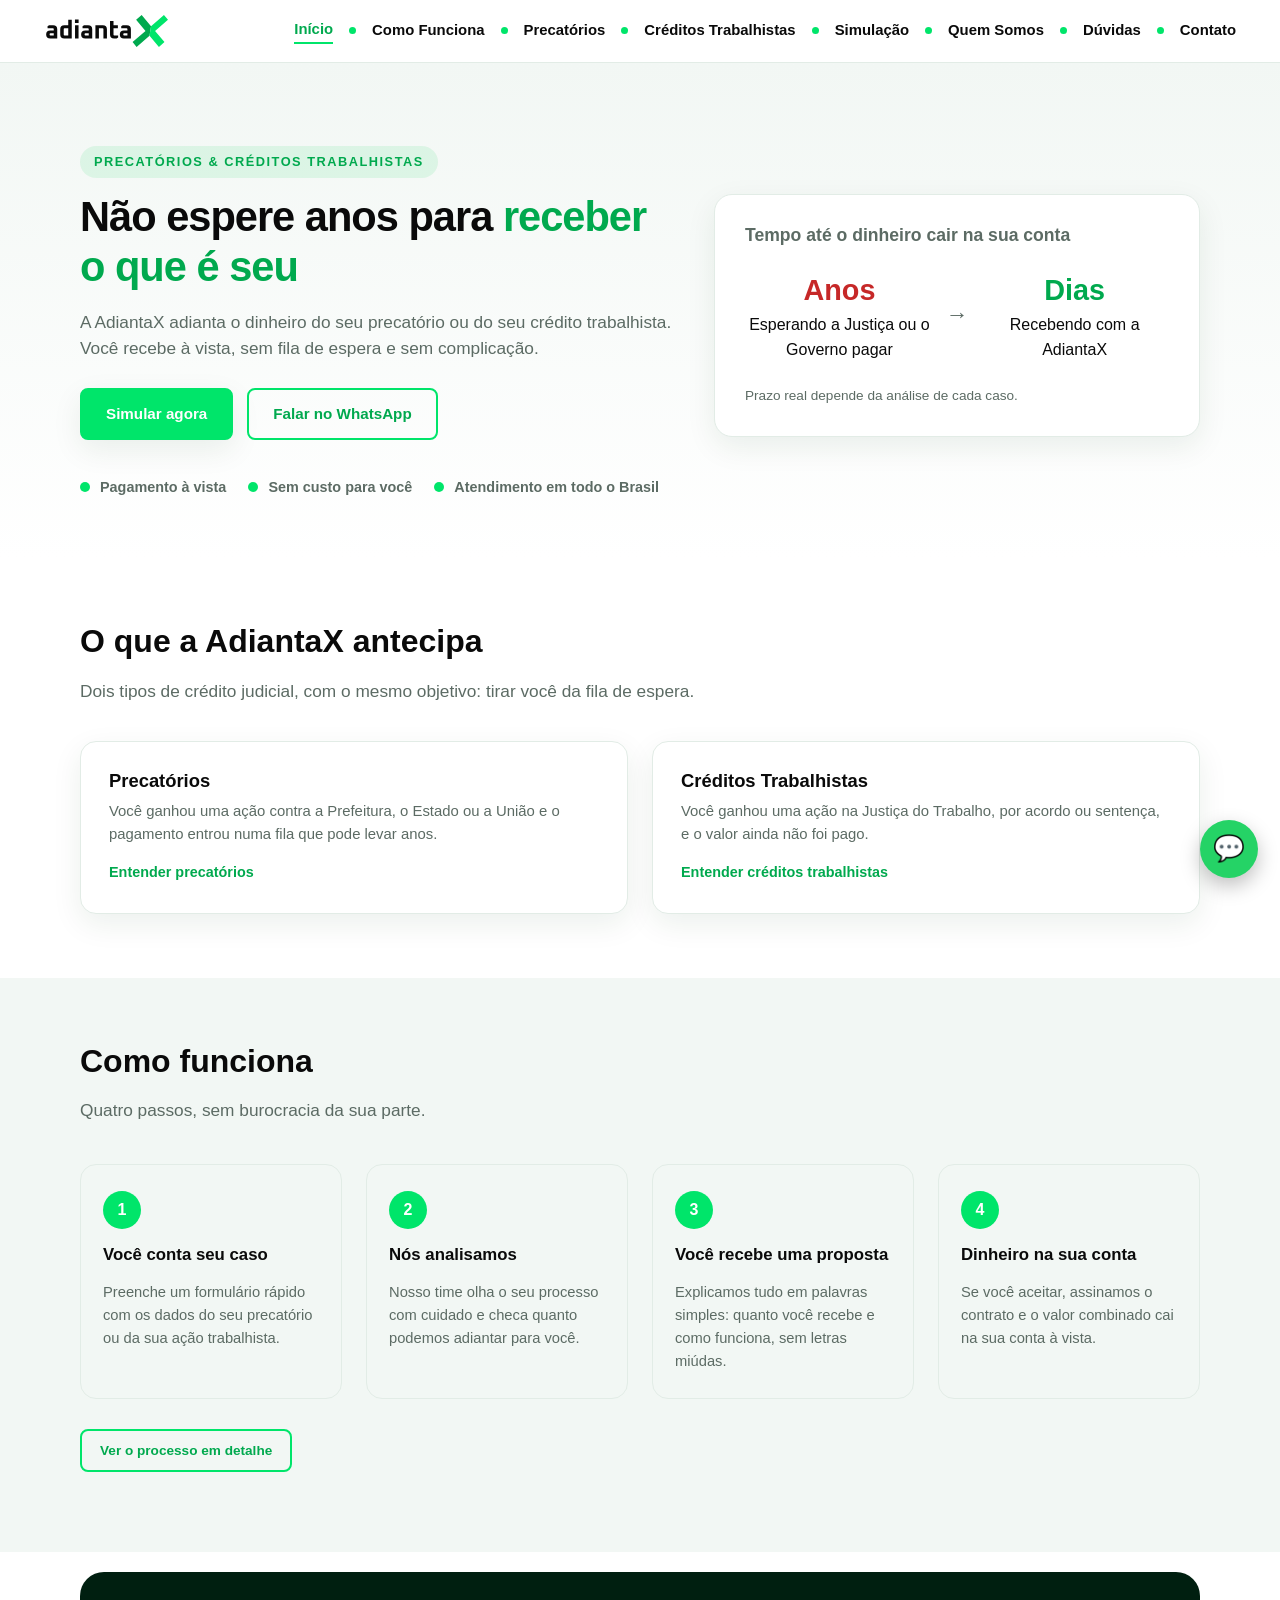
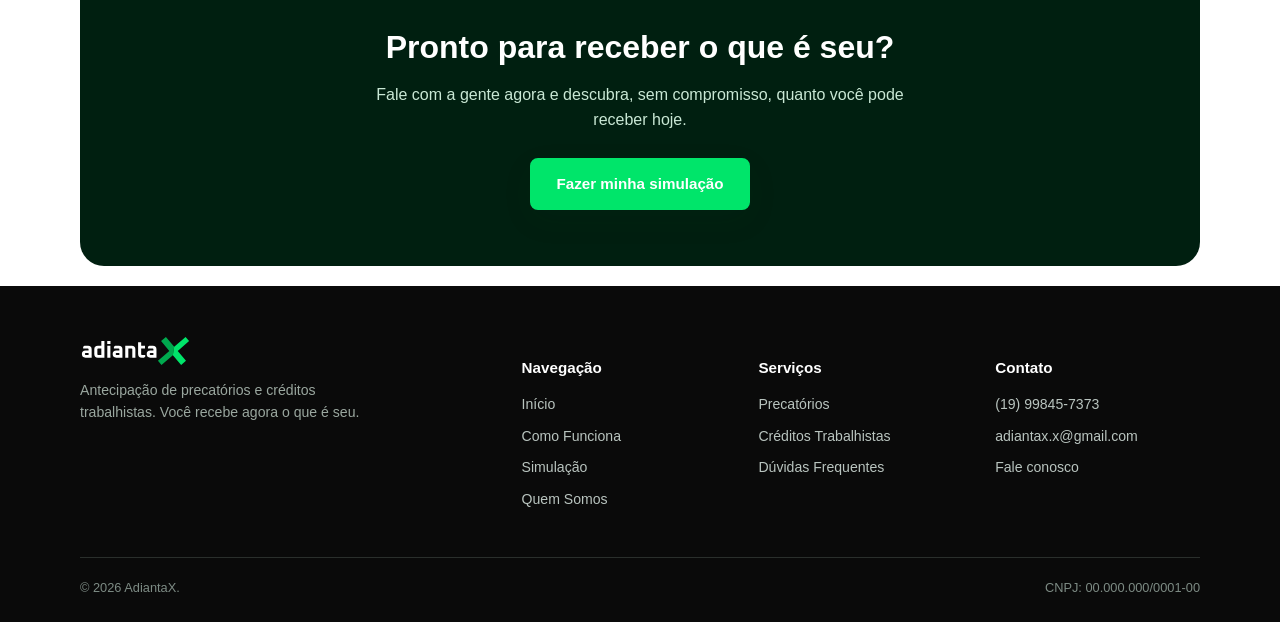
==== commit b23ee87e: "Add files via upload" ====
--- a/index.html
+++ b/index.html
@@ -3,353 +3,86 @@
 <head>
 <meta charset="UTF-8">
 <meta name="viewport" content="width=device-width, initial-scale=1.0">
-<title>AdiantaX — Receba agora o que é seu</title>
-<meta name="description" content="AdiantaX: antecipação de precatórios e créditos trabalhistas. Receba seu dinheiro à vista, sem esperar anos.">
-<link rel="icon" type="image/png" href="[data-uri]">
-<style>
-  :root{
-    --verde: #00e56a;
-    --verde-escuro: #00a94e;
-    --verde-mais-escuro: #001f10;
-    --preto: #0a0a0a;
-    --cinza: #5c6b64;
-    --cinza-claro: #f2f7f4;
-    --branco: #ffffff;
-    --borda: #e2ece6;
-    --sombra: 0 10px 30px rgba(0,60,20,0.08);
-  }
-  *{box-sizing:border-box;}
-  html{scroll-behavior:smooth;}
-  body{
-    margin:0;
-    font-family:'Segoe UI', Arial, Helvetica, sans-serif;
-    color:var(--preto);
-    background:var(--branco);
-    line-height:1.55;
-  }
-  img{max-width:100%;display:block;}
-  a{text-decoration:none;color:inherit;}
-  ul{margin:0;padding:0;list-style:none;}
-  section{padding:64px 20px;}
-  .container{max-width:1120px;margin:0 auto;}
-  h1,h2,h3{line-height:1.2;margin:0 0 16px;}
-  h2{font-size:2rem;}
-  .eyebrow{
-    display:inline-block;
-    color:var(--verde-escuro);
-    background:rgba(0,200,83,0.1);
-    font-weight:700;
-    font-size:0.8rem;
-    letter-spacing:1.5px;
-    text-transform:uppercase;
-    padding:6px 14px;
-    border-radius:30px;
-    margin-bottom:14px;
-  }
-  .lead{color:var(--cinza);font-size:1.08rem;max-width:640px;}
-  .center{text-align:center;margin-left:auto;margin-right:auto;}
-
-  /* Logo AdiantaX: marca oficial (wordmark + X bicolor) */
-  .logo{
-    display:flex;
-    align-items:center;
-  }
-  .logo img{height:40px;width:auto;display:block;}
-  footer .logo img{height:34px;}
-
-  /* Header */
-  header{
-    position:sticky;top:0;z-index:100;
-    background:rgba(255,255,255,0.97);
-    border-bottom:1px solid var(--borda);
-    backdrop-filter:blur(6px);
-  }
-  .nav-wrap{
-    max-width:1240px;margin:0 auto;padding:14px 24px;
-    display:flex;align-items:center;justify-content:space-between;
-  }
-  nav ul{display:flex;gap:0;align-items:center;}
-  nav ul li{display:flex;align-items:center;}
-  nav ul li:not(:last-child)::after{
-    content:"";display:inline-block;flex-shrink:0;
-    width:7px;height:7px;border-radius:50%;
-    background:var(--verde);margin:0 18px;
-  }
-  nav a.navlink{font-weight:600;font-size:0.95rem;color:var(--preto);white-space:nowrap;}
-  nav a.navlink:hover{color:var(--verde-escuro);}
-  .btn{
-    display:inline-block;
-    font-weight:700;
-    border-radius:8px;
-    padding:12px 24px;
-    border:2px solid var(--verde);
-    cursor:pointer;
-    font-size:0.95rem;
-    transition:transform .15s ease, box-shadow .15s ease;
-  }
-  .btn:hover{transform:translateY(-2px);}
-  .btn-primary{background:var(--verde);color:var(--branco);box-shadow:var(--sombra);}
-  .btn-primary:hover{background:var(--verde-escuro);border-color:var(--verde-escuro);}
-  .btn-outline{background:transparent;color:var(--verde-escuro);}
-  .btn-outline:hover{background:var(--verde);color:var(--branco);}
-  .btn-sm{padding:9px 18px;font-size:0.85rem;}
-
-  .menu-toggle{display:none;background:none;border:none;font-size:1.8rem;cursor:pointer;color:var(--preto);}
-
-  /* Hero */
-  .hero{
-    background:linear-gradient(180deg, var(--cinza-claro) 0%, var(--branco) 100%);
-    padding:70px 20px 60px;
-  }
-  .hero-grid{
-    display:grid;grid-template-columns:1.1fr 0.9fr;gap:40px;align-items:center;
-  }
-  .hero h1{font-size:2.6rem;letter-spacing:-1px;}
-  .hero h1 .destaque{color:var(--verde-escuro);}
-  .hero-cta{display:flex;gap:14px;flex-wrap:wrap;margin-top:26px;}
-  .hero-badges{
-    display:flex;gap:22px;flex-wrap:wrap;margin-top:36px;
-  }
-  .badge{display:flex;align-items:center;gap:10px;font-weight:600;font-size:0.9rem;color:var(--cinza);}
-  .badge .dot{width:10px;height:10px;border-radius:50%;background:var(--verde);flex-shrink:0;}
-  .hero-card{
-    background:var(--branco);
-    border:1px solid var(--borda);
-    border-radius:18px;
-    padding:30px;
-    box-shadow:var(--sombra);
-  }
-  .hero-card h3{font-size:1.1rem;color:var(--cinza);font-weight:600;}
-  .hero-compare{display:flex;justify-content:space-between;align-items:center;margin:22px 0;}
-  .hero-compare .lado{text-align:center;flex:1;}
-  .hero-compare .lado .num{font-size:1.8rem;font-weight:900;}
-  .hero-compare .lado.ruim .num{color:#c62828;}
-  .hero-compare .lado.bom .num{color:var(--verde-escuro);}
-  .hero-compare .seta{font-size:1.4rem;color:var(--cinza);padding:0 12px;}
-
-  /* Como funciona */
-  .steps{display:grid;grid-template-columns:repeat(4,1fr);gap:24px;margin-top:40px;}
-  .step{
-    background:var(--cinza-claro);
-    border-radius:16px;
-    padding:26px 22px;
-    position:relative;
-    border:1px solid var(--borda);
-  }
-  .step .stepnum{
-    width:38px;height:38px;border-radius:50%;
-    background:var(--verde);color:var(--branco);
-    display:flex;align-items:center;justify-content:center;
-    font-weight:800;margin-bottom:16px;
-  }
-  .step h3{font-size:1.05rem;}
-  .step p{color:var(--cinza);font-size:0.92rem;margin:0;}
-
-  /* Produtos: precatorios e trabalhistas */
-  .produto{
-    display:grid;grid-template-columns:1fr 1fr;gap:44px;align-items:center;
-    padding:60px 0;
-  }
-  .produto:nth-child(even){direction:rtl;}
-  .produto:nth-child(even) > *{direction:ltr;}
-  .produto-visual{
-    background:var(--cinza-claro);
-    border-radius:20px;
-    padding:36px;
-    border:1px solid var(--borda);
-    min-height:220px;
-    display:flex;flex-direction:column;justify-content:center;gap:14px;
-  }
-  .produto-visual .pill{
-    background:var(--branco);border:1px solid var(--borda);border-radius:12px;
-    padding:14px 18px;font-weight:600;font-size:0.9rem;display:flex;align-items:center;gap:10px;
-  }
-  .produto-visual .pill .icone{color:var(--verde-escuro);font-weight:900;}
-  .produto ul.check-list li{
-    display:flex;gap:10px;margin-bottom:12px;color:var(--cinza);
-  }
-  .produto ul.check-list li::before{content:"✓";color:var(--verde);font-weight:900;flex-shrink:0;}
-
-  .section-alt{background:var(--cinza-claro);}
-
-  /* Tabela comparativa */
-  .tabela-comp{
-    width:100%;border-collapse:collapse;margin-top:36px;
-    background:var(--branco);border-radius:14px;overflow:hidden;
-    box-shadow:var(--sombra);
-  }
-  .tabela-comp th, .tabela-comp td{
-    padding:16px 20px;text-align:left;border-bottom:1px solid var(--borda);
-  }
-  .tabela-comp th{background:var(--verde-mais-escuro);color:var(--branco);font-size:0.95rem;}
-  .tabela-comp td{font-size:0.92rem;color:var(--cinza);}
-  .tabela-comp tr:last-child td{border-bottom:none;}
-  .tabela-comp td.ok::before{content:"✓ ";color:var(--verde-escuro);font-weight:900;}
-  .tabela-comp td.no::before{content:"✗ ";color:#c62828;font-weight:900;}
-
-  /* Simulação */
-  .sim-box{
-    background:var(--branco);
-    border:1px solid var(--borda);
-    border-radius:20px;
-    padding:36px;
-    box-shadow:var(--sombra);
-    max-width:640px;margin:36px auto 0;
-  }
-  .form-row{margin-bottom:18px;}
-  .form-row label{display:block;font-weight:600;margin-bottom:6px;font-size:0.9rem;}
-  .form-row input, .form-row select{
-    width:100%;padding:12px 14px;border-radius:8px;border:1px solid var(--borda);
-    font-size:0.95rem;font-family:inherit;background:var(--cinza-claro);
-  }
-  .form-row input:focus, .form-row select:focus{outline:2px solid var(--verde);}
-  .form-grid-2{display:grid;grid-template-columns:1fr 1fr;gap:16px;}
-  .form-note{font-size:0.8rem;color:var(--cinza);margin-top:14px;text-align:center;}
-
-  /* Quem somos */
-  .quem-grid{display:grid;grid-template-columns:1fr 1fr;gap:40px;align-items:center;}
-  .stats{display:grid;grid-template-columns:1fr 1fr;gap:20px;margin-top:30px;}
-  .stat{background:var(--branco);border:1px solid var(--borda);border-radius:14px;padding:20px;text-align:center;}
-  .stat .num{font-size:1.7rem;font-weight:900;color:var(--verde-escuro);}
-  .stat .desc{font-size:0.85rem;color:var(--cinza);}
-
-  /* FAQ */
-  .faq-item{
-    border-bottom:1px solid var(--borda);
-    padding:18px 0;
-  }
-  .faq-item summary{
-    cursor:pointer;font-weight:700;font-size:1.02rem;
-    list-style:none;display:flex;justify-content:space-between;align-items:center;
-  }
-  .faq-item summary::-webkit-details-marker{display:none;}
-  .faq-item summary::after{content:"+";font-size:1.4rem;color:var(--verde-escuro);font-weight:400;}
-  .faq-item[open] summary::after{content:"–";}
-  .faq-item p{color:var(--cinza);margin:12px 0 0;font-size:0.94rem;}
-
-  /* Contato */
-  .contato-grid{display:grid;grid-template-columns:1fr 1fr;gap:44px;}
-  .contato-info li{
-    display:flex;gap:14px;margin-bottom:20px;color:var(--cinza);align-items:flex-start;
-  }
-  .contato-info .icone{
-    width:38px;height:38px;border-radius:50%;background:var(--verde);color:var(--branco);
-    display:flex;align-items:center;justify-content:center;font-weight:800;flex-shrink:0;
-  }
-  .contato-info strong{display:block;color:var(--preto);font-size:0.95rem;}
-
-  /* CTA final */
-  .cta-final{
-    background:var(--verde-mais-escuro);
-    color:var(--branco);
-    text-align:center;
-    border-radius:24px;
-    padding:56px 30px;
-    margin:20px auto;
-    max-width:1120px;
-  }
-  .cta-final h2{color:var(--branco);}
-  .cta-final p{color:#c9e8d5;max-width:560px;margin:0 auto 26px;}
-  .cta-final .btn-primary{background:var(--verde);border-color:var(--verde);}
-
-  /* Footer */
-  footer{
-    background:var(--preto);
-    color:#b9c4bf;
-    padding:50px 20px 24px;
-    font-size:0.88rem;
-  }
-  .footer-grid{
-    display:grid;grid-template-columns:2fr 1fr 1fr 1fr;gap:32px;
-    max-width:1120px;margin:0 auto;
-  }
-  .footer-grid h4{color:var(--branco);font-size:0.95rem;margin-bottom:14px;}
-  .footer-grid li{margin-bottom:10px;}
-  .footer-grid a:hover{color:var(--verde);}
-  .footer-bottom{
-    max-width:1120px;margin:36px auto 0;padding-top:20px;border-top:1px solid #2a2f2c;
-    display:flex;justify-content:space-between;flex-wrap:wrap;gap:10px;font-size:0.8rem;color:#7d8b84;
-  }
-
-  /* WhatsApp flutuante */
-  .whatsapp-float{
-    position:fixed;bottom:22px;right:22px;z-index:200;
-    background:#25D366;color:var(--branco);
-    width:58px;height:58px;border-radius:50%;
-    display:flex;align-items:center;justify-content:center;
-    font-size:1.6rem;box-shadow:0 8px 20px rgba(0,0,0,0.25);
-  }
-
-  /* Responsivo */
-  @media (max-width:900px){
-    .hero-grid, .quem-grid, .contato-grid{grid-template-columns:1fr;}
-    .steps{grid-template-columns:1fr 1fr;}
-    .produto{grid-template-columns:1fr;}
-    .produto:nth-child(even){direction:ltr;}
-    .footer-grid{grid-template-columns:1fr 1fr;}
-  }
-  /* Menu compacto (hambúrguer) em telas médias e pequenas */
-  @media (max-width:1024px){
-    nav ul{
-      position:fixed;top:72px;left:0;right:0;
-      background:var(--branco);
-      flex-direction:column;
-      align-items:stretch;
-      padding:16px 20px;
-      gap:0;
-      border-bottom:1px solid var(--borda);
-      transform:translateY(-130%);
-      transition:transform .25s ease;
-      box-shadow:var(--sombra);
+<title>AdiantaX — Antecipação de Precatórios e Créditos Trabalhistas</title>
+<meta name="description" content="Receba à vista o dinheiro do seu precatório ou crédito trabalhista, sem esperar anos na fila. Simulação gratuita e atendimento on-line em todo o Brasil.">
+<link rel="canonical" href="https://adiantax.com.br/">
+<meta name="robots" content="index, follow, max-image-preview:large">
+<meta property="og:type" content="website">
+<meta property="og:site_name" content="AdiantaX">
+<meta property="og:locale" content="pt_BR">
+<meta property="og:title" content="AdiantaX — Antecipação de Precatórios e Créditos Trabalhistas">
+<meta property="og:description" content="Receba à vista o dinheiro do seu precatório ou crédito trabalhista, sem esperar anos na fila. Simulação gratuita e atendimento on-line em todo o Brasil.">
+<meta property="og:url" content="https://adiantax.com.br/">
+<meta property="og:image" content="https://adiantax.com.br/favicon-512.png">
+<meta name="twitter:card" content="summary">
+<meta name="theme-color" content="#00a94e">
+<link rel="icon" type="image/png" sizes="192x192" href="/favicon.png">
+<link rel="icon" type="image/svg+xml" href="/favicon.svg">
+<link rel="apple-touch-icon" href="/favicon-512.png">
+<link rel="stylesheet" href="/estilo.css">
+<script type="application/ld+json">
+{
+  "@context": "https://schema.org",
+  "@type": "FinancialService",
+  "name": "AdiantaX",
+  "url": "https://adiantax.com.br/",
+  "logo": "https://adiantax.com.br/logo.svg",
+  "image": "https://adiantax.com.br/favicon-512.png",
+  "description": "Antecipação de precatórios e créditos trabalhistas. Pagamento à vista, sem custo para quem antecipa, atendimento on-line em todo o Brasil.",
+  "email": "adiantax.x@gmail.com",
+  "telephone": "+5519998457373",
+  "areaServed": {
+    "@type": "Country",
+    "name": "Brasil"
+  },
+  "availableLanguage": "pt-BR",
+  "openingHoursSpecification": [
+    {
+      "@type": "OpeningHoursSpecification",
+      "dayOfWeek": [
+        "Monday",
+        "Tuesday",
+        "Wednesday",
+        "Thursday",
+        "Friday"
+      ],
+      "opens": "09:00",
+      "closes": "18:00"
     }
-    nav ul.aberto{transform:translateY(0);}
-    nav ul li{border-bottom:1px solid var(--borda);display:block;}
-    nav ul li:not(:last-child)::after{display:none;}
-    nav a.navlink{display:block;padding:14px 4px;}
-    .menu-toggle{display:block;}
-    .nav-cta{display:none;}
-  }
-  @media (max-width:680px){
-    h1.hero-title, .hero h1{font-size:1.9rem;}
-    .steps{grid-template-columns:1fr;}
-    .form-grid-2{grid-template-columns:1fr;}
-    .footer-grid{grid-template-columns:1fr;}
-    section{padding:48px 16px;}
-    .hero-compare .seta{padding:0 6px;}
-  }
-</style>
+  ],
+  "sameAs": []
+}
+</script>
 </head>
 <body>
-
+<a class="pular" href="#conteudo">Pular para o conteúdo</a>
 <header>
   <div class="nav-wrap">
-    <a href="#home" class="logo"><img src="[data-uri]" alt="AdiantaX"></a>
-    <nav>
+    <a href="/" class="logo" aria-label="AdiantaX, página inicial"><img src="/logo.svg" alt="AdiantaX" width="276" height="75"></a>
+    <nav aria-label="Navegação principal">
       <ul id="menuLista">
-        <li><a class="navlink" href="#como-funciona">Como Funciona</a></li>
-        <li><a class="navlink" href="#precatorios">Precatórios</a></li>
-        <li><a class="navlink" href="#trabalhistas">Créditos Trabalhistas</a></li>
-        <li><a class="navlink" href="#simulacao">Simulação</a></li>
-        <li><a class="navlink" href="#quem-somos">Quem Somos</a></li>
-        <li><a class="navlink" href="#faq">Dúvidas</a></li>
-        <li><a class="navlink" href="#contato">Contato</a></li>
+        <li><a class="navlink" href="/index.html" aria-current="page">Início</a></li>
+        <li><a class="navlink" href="/como-funciona.html">Como Funciona</a></li>
+        <li><a class="navlink" href="/precatorios.html">Precatórios</a></li>
+        <li><a class="navlink" href="/creditos-trabalhistas.html">Créditos Trabalhistas</a></li>
+        <li><a class="navlink" href="/simulacao.html">Simulação</a></li>
+        <li><a class="navlink" href="/quem-somos.html">Quem Somos</a></li>
+        <li><a class="navlink" href="/duvidas.html">Dúvidas</a></li>
+        <li><a class="navlink" href="/contato.html">Contato</a></li>
       </ul>
     </nav>
-    <div style="display:flex;align-items:center;gap:10px;">
-      <button class="menu-toggle" id="menuBtn" aria-label="Abrir menu">☰</button>
-    </div>
+    <button class="menu-toggle" id="menuBtn" aria-label="Abrir menu" aria-expanded="false" aria-controls="menuLista">☰</button>
   </div>
 </header>
-
-<!-- HOME / HERO -->
-<section class="hero" id="home">
+<main id="conteudo">
+<section class="hero">
   <div class="container hero-grid">
     <div>
-      <span class="eyebrow">Precatórios &amp; Créditos Trabalhistas</span>
+      <p class="eyebrow">Precatórios &amp; Créditos Trabalhistas</p>
       <h1>Não espere anos para <span class="destaque">receber o que é seu</span></h1>
       <p class="lead">A AdiantaX adianta o dinheiro do seu precatório ou do seu crédito trabalhista. Você recebe à vista, sem fila de espera e sem complicação.</p>
       <div class="hero-cta">
-        <a href="#simulacao" class="btn btn-primary">Simular Agora</a>
+        <a href="/simulacao.html" class="btn btn-primary">Simular agora</a>
         <a href="https://wa.me/5519998457373" class="btn btn-outline" target="_blank" rel="noopener">Falar no WhatsApp</a>
       </div>
       <div class="hero-badges">
@@ -365,319 +98,79 @@
           <div class="num">Anos</div>
           <div>Esperando a Justiça ou o Governo pagar</div>
         </div>
-        <div class="seta">→</div>
+        <div class="seta" aria-hidden="true">→</div>
         <div class="lado bom">
           <div class="num">Dias</div>
           <div>Recebendo com a AdiantaX</div>
         </div>
       </div>
-      <p style="color:var(--cinza);font-size:0.85rem;margin:0;">*Prazo real depende da análise de cada caso.</p>
+      <p style="color:var(--cinza);font-size:0.85rem;margin:0;">Prazo real depende da análise de cada caso.</p>
     </div>
   </div>
 </section>
 
-<!-- COMO FUNCIONA -->
-<section id="como-funciona">
-  <div class="container center" style="max-width:640px;">
-    <span class="eyebrow">Como Funciona</span>
-    <h2>Receber o seu dinheiro é simples</h2>
-    <p class="lead center">Em 4 passos, sem burocracia e sem complicação.</p>
-  </div>
+<section>
   <div class="container">
-    <div class="steps">
-      <div class="step">
-        <div class="stepnum">1</div>
-        <h3>Você conta seu caso</h3>
-        <p>Preenche um formulário rápido com os dados do seu precatório ou da sua ação trabalhista.</p>
-      </div>
-      <div class="step">
-        <div class="stepnum">2</div>
-        <h3>Nós analisamos</h3>
-        <p>Nosso time olha o seu processo com cuidado e checa quanto podemos adiantar para você.</p>
-      </div>
-      <div class="step">
-        <div class="stepnum">3</div>
-        <h3>Você recebe uma proposta</h3>
-        <p>Explicamos tudo em palavras simples: quanto você recebe e como funciona, sem letras miúdas.</p>
-      </div>
-      <div class="step">
-        <div class="stepnum">4</div>
-        <h3>Dinheiro na sua conta</h3>
-        <p>Se você aceitar, assinamos o contrato e o valor combinado cai na sua conta à vista.</p>
-      </div>
+    <h2>O que a AdiantaX antecipa</h2>
+    <p class="lead">Dois tipos de crédito judicial, com o mesmo objetivo: tirar você da fila de espera.</p>
+    <div class="cards">
+      <a class="card-link" href="/precatorios.html">
+        <h3>Precatórios</h3>
+        <p>Você ganhou uma ação contra a Prefeitura, o Estado ou a União e o pagamento entrou numa fila que pode levar anos.</p>
+        <span>Entender precatórios</span>
+      </a>
+      <a class="card-link" href="/creditos-trabalhistas.html">
+        <h3>Créditos Trabalhistas</h3>
+        <p>Você ganhou uma ação na Justiça do Trabalho, por acordo ou sentença, e o valor ainda não foi pago.</p>
+        <span>Entender créditos trabalhistas</span>
+      </a>
     </div>
   </div>
 </section>
 
-<!-- PRECATORIOS -->
-<section id="precatorios" class="section-alt">
+<section class="section-alt">
   <div class="container">
-    <div class="produto">
-      <div>
-        <span class="eyebrow">Precatórios</span>
-        <h2>O que é um precatório?</h2>
-        <p class="lead">Precatório é um dinheiro que a Prefeitura, o Estado ou o Governo Federal foi obrigado pela Justiça a te pagar. O problema é que essa fila de pagamento pode demorar muitos anos.</p>
-        <ul class="check-list" style="margin-top:22px;">
-          <li>Você já ganhou uma ação contra o Governo e tem um valor a receber</li>
-          <li>Esse valor está numa fila de pagamento que pode levar anos</li>
-          <li>A AdiantaX compra esse direito e te paga à vista, hoje</li>
-          <li>Você não precisa esperar o Governo decidir quando pagar</li>
-        </ul>
-        <a href="#simulacao" class="btn btn-primary btn-sm" style="margin-top:10px;">Quero antecipar meu precatório</a>
-      </div>
-      <div class="produto-visual">
-        <div class="pill"><span class="icone">1</span> Você tem um precatório a receber do Governo</div>
-        <div class="pill"><span class="icone">2</span> A fila de pagamento pode levar vários anos</div>
-        <div class="pill"><span class="icone">✓</span> A AdiantaX antecipa esse valor e paga você à vista</div>
-      </div>
+    <h2>Como funciona</h2>
+    <p class="lead">Quatro passos, sem burocracia da sua parte.</p>
+    <div class="steps">
+      <div class="step"><div class="stepnum">1</div><h3>Você conta seu caso</h3><p>Preenche um formulário rápido com os dados do seu precatório ou da sua ação trabalhista.</p></div>
+      <div class="step"><div class="stepnum">2</div><h3>Nós analisamos</h3><p>Nosso time olha o seu processo com cuidado e checa quanto podemos adiantar para você.</p></div>
+      <div class="step"><div class="stepnum">3</div><h3>Você recebe uma proposta</h3><p>Explicamos tudo em palavras simples: quanto você recebe e como funciona, sem letras miúdas.</p></div>
+      <div class="step"><div class="stepnum">4</div><h3>Dinheiro na sua conta</h3><p>Se você aceitar, assinamos o contrato e o valor combinado cai na sua conta à vista.</p></div>
     </div>
+    <p style="margin-top:30px;"><a class="btn btn-outline btn-sm" href="/como-funciona.html">Ver o processo em detalhe</a></p>
   </div>
 </section>
 
-<!-- CREDITOS TRABALHISTAS -->
-<section id="trabalhistas">
-  <div class="container">
-    <div class="produto">
-      <div class="produto-visual">
-        <div class="pill"><span class="icone">1</span> Você ganhou uma ação na Justiça do Trabalho</div>
-        <div class="pill"><span class="icone">2</span> O pagamento (acordo ou sentença) ainda não saiu</div>
-        <div class="pill"><span class="icone">✓</span> A AdiantaX adianta esse valor para você agora</div>
-      </div>
-      <div>
-        <span class="eyebrow">Créditos Trabalhistas</span>
-        <h2>O que é um crédito trabalhista?</h2>
-        <p class="lead">É um dinheiro que você tem para receber depois de ganhar uma ação na Justiça do Trabalho, seja por um acordo ou por uma decisão do juiz. Só que, às vezes, esse pagamento demora para sair.</p>
-        <ul class="check-list" style="margin-top:22px;">
-          <li>Você processou uma empresa e tem um valor a receber</li>
-          <li>O pagamento pode demorar meses ou até anos para acontecer</li>
-          <li>A AdiantaX antecipa esse valor, com desconto, e paga você agora</li>
-          <li>Você resolve suas contas sem precisar esperar o processo terminar</li>
-        </ul>
-        <a href="#simulacao" class="btn btn-primary btn-sm" style="margin-top:10px;">Quero antecipar meu crédito trabalhista</a>
-      </div>
-    </div>
-  </div>
-</section>
-
-<!-- COMPARATIVO -->
-<section class="section-alt">
-  <div class="container center" style="max-width:640px;">
-    <span class="eyebrow">Por que antecipar</span>
-    <h2>Esperar ou receber agora?</h2>
-    <p class="lead center">Veja a diferença entre esperar o pagamento e antecipar com a AdiantaX.</p>
-  </div>
-  <div class="container">
-    <table class="tabela-comp">
-      <thead>
-        <tr>
-          <th>Situação</th>
-          <th>Esperando o pagamento</th>
-          <th>Antecipando com a AdiantaX</th>
-        </tr>
-      </thead>
-      <tbody>
-        <tr>
-          <td>Tempo para receber</td>
-          <td class="no">Pode levar anos</td>
-          <td class="ok">Em poucos dias</td>
-        </tr>
-        <tr>
-          <td>Risco de atraso ou mudança de regra</td>
-          <td class="no">Sim, pode acontecer</td>
-          <td class="ok">O risco passa a ser da AdiantaX</td>
-        </tr>
-        <tr>
-          <td>Burocracia</td>
-          <td class="no">Você acompanha o processo sozinho</td>
-          <td class="ok">Nós cuidamos de tudo para você</td>
-        </tr>
-        <tr>
-          <td>Uso do dinheiro</td>
-          <td class="no">Só depois que o processo terminar</td>
-          <td class="ok">Assim que o contrato é assinado</td>
-        </tr>
-      </tbody>
-    </table>
-  </div>
-</section>
-
-<!-- SIMULACAO -->
-<section id="simulacao">
-  <div class="container center" style="max-width:640px;">
-    <span class="eyebrow">Simulação</span>
-    <h2>Veja quanto você pode receber</h2>
-    <p class="lead center">Preencha os dados abaixo. Um especialista entra em contato com uma proposta feita para o seu caso.</p>
-  </div>
-  <div class="container">
-    <form class="sim-box" action="https://formsubmit.co/adiantax.x@gmail.com" method="POST">
-      <input type="hidden" name="_subject" value="Nova simulação — AdiantaX">
-      <input type="hidden" name="_template" value="table">
-      <input type="hidden" name="_captcha" value="false">
-      <input type="hidden" name="_next" value="https://adiantax.com.br/obrigado.html">
-      <input type="text" name="_honey" style="display:none">
-      <div class="form-row">
-        <label for="tipo">O que você quer antecipar?</label>
-        <select id="tipo" name="Tipo de antecipação">
-          <option>Precatório</option>
-          <option>Crédito Trabalhista</option>
-          <option>Não sei / quero ajuda para entender</option>
-        </select>
-      </div>
-      <div class="form-grid-2">
-        <div class="form-row">
-          <label for="nome">Seu nome</label>
-          <input type="text" id="nome" name="Nome" placeholder="Nome completo" required>
-        </div>
-        <div class="form-row">
-          <label for="telefone">Telefone / WhatsApp</label>
-          <input type="tel" id="telefone" name="Telefone / WhatsApp" placeholder="(11) 90000-0000" required>
-        </div>
-      </div>
-      <div class="form-grid-2">
-        <div class="form-row">
-          <label for="valor">Valor aproximado a receber</label>
-          <input type="text" id="valor" name="Valor a receber" placeholder="Ex: R$ 50.000">
-        </div>
-        <div class="form-row">
-          <label for="estado">Seu estado</label>
-          <input type="text" id="estado" name="Estado" placeholder="Ex: São Paulo">
-        </div>
-      </div>
-      <div class="form-row">
-        <label for="email">E-mail</label>
-        <input type="email" id="email" name="E-mail" placeholder="voce@email.com" required>
-      </div>
-      <button type="submit" class="btn btn-primary" style="width:100%;">Quero minha simulação</button>
-      <p class="form-note">Simulação gratuita e sem compromisso. Seus dados são enviados com segurança para a nossa equipe.</p>
-    </form>
-  </div>
-</section>
-
-<!-- QUEM SOMOS -->
-<section id="quem-somos" class="section-alt">
-  <div class="container quem-grid">
-    <div>
-      <span class="eyebrow">Quem Somos</span>
-      <h2>A AdiantaX existe para você não precisar esperar</h2>
-      <p class="lead">Sabemos que esperar anos por um dinheiro que já é seu não é justo. Por isso, a AdiantaX nasceu para dar uma solução simples: adiantamos esse valor para você, com segurança e sem complicação, seja um precatório ou um crédito trabalhista.</p>
-      <p class="lead">Nosso time cuida de toda a parte jurídica e burocrática. Você só precisa nos contar o seu caso e esperar a nossa proposta.</p>
-    </div>
-    <div>
-      <div class="stats">
-        <div class="stat"><div class="num">+1.000</div><div class="desc">pessoas atendidas</div></div>
-        <div class="stat"><div class="num">100%</div><div class="desc">online, sem sair de casa</div></div>
-        <div class="stat"><div class="num">0</div><div class="desc">custo para quem antecipa</div></div>
-        <div class="stat"><div class="num">Todo o Brasil</div><div class="desc">atendimento nacional</div></div>
-      </div>
-    </div>
-  </div>
-</section>
-
-<!-- FAQ -->
-<section id="faq">
-  <div class="container center" style="max-width:640px;">
-    <span class="eyebrow">Dúvidas Frequentes</span>
-    <h2>Perguntas que a gente mais recebe</h2>
-  </div>
-  <div class="container" style="max-width:780px;">
-    <details class="faq-item" open>
-      <summary>O que é um precatório?</summary>
-      <p>É um dinheiro que o Governo (Prefeitura, Estado ou União) foi condenado pela Justiça a te pagar. Existe uma fila de pagamento, e ela pode demorar muitos anos.</p>
-    </details>
-    <details class="faq-item">
-      <summary>O que é um crédito trabalhista?</summary>
-      <p>É um valor que você tem a receber depois de ganhar uma ação na Justiça do Trabalho, seja por acordo ou por decisão do juiz. Às vezes o pagamento demora para sair.</p>
-    </details>
-    <details class="faq-item">
-      <summary>O que significa "antecipar"?</summary>
-      <p>Significa receber o dinheiro agora, à vista, em vez de esperar o prazo normal. A AdiantaX paga um valor à vista por esse direito, um pouco menor do que o valor final, porque assume o risco e a espera no seu lugar.</p>
-    </details>
-    <details class="faq-item">
-      <summary>Vou pagar alguma coisa para antecipar?</summary>
-      <p>Não. Você não paga nada do seu bolso. Todos os custos ficam por conta da AdiantaX.</p>
-    </details>
-    <details class="faq-item">
-      <summary>É seguro? Vou perder meus direitos?</summary>
-      <p>É seguro. Todo o processo é feito com contrato e acompanhamento, seguindo as regras da lei. Você só recebe o dinheiro depois de entender e aceitar a proposta.</p>
-    </details>
-    <details class="faq-item">
-      <summary>Quanto tempo demora para eu receber?</summary>
-      <p>Depois que a proposta é aceita e o contrato é assinado, o pagamento costuma acontecer em poucos dias.</p>
-    </details>
-    <details class="faq-item">
-      <summary>Posso conversar com meu advogado antes de decidir?</summary>
-      <p>Sim, e recomendamos! Você pode e deve conversar com seu advogado de confiança antes de fechar qualquer negócio.</p>
-    </details>
-  </div>
-</section>
-
-<!-- CTA FINAL -->
 <div class="container">
   <div class="cta-final">
     <h2>Pronto para receber o que é seu?</h2>
     <p>Fale com a gente agora e descubra, sem compromisso, quanto você pode receber hoje.</p>
-    <a href="#simulacao" class="btn btn-primary">Simular Agora</a>
+    <a href="/simulacao.html" class="btn btn-primary">Fazer minha simulação</a>
   </div>
 </div>
-
-<!-- CONTATO -->
-<section id="contato">
-  <div class="container contato-grid">
-    <div>
-      <span class="eyebrow">Contato</span>
-      <h2>Fale com a gente</h2>
-      <p class="lead">Estamos prontos para tirar suas dúvidas e te ajudar a receber seu dinheiro mais rápido.</p>
-      <ul class="contato-info" style="margin-top:26px;">
-        <li><span class="icone">☎</span><div><strong>Telefone / WhatsApp</strong>(19) 99845-7373</div></li>
-        <li><span class="icone">@</span><div><strong>E-mail</strong>adiantax.x@gmail.com</div></li>
-        <li><span class="icone">📍</span><div><strong>Atendimento</strong>100% online, para todo o Brasil</div></li>
-        <li><span class="icone">⏰</span><div><strong>Horário</strong>Segunda a sexta, 9h às 18h</div></li>
-      </ul>
-    </div>
-    <form class="sim-box" style="margin:0;" action="https://formsubmit.co/adiantax.x@gmail.com" method="POST">
-      <input type="hidden" name="_subject" value="Nova mensagem de contato — AdiantaX">
-      <input type="hidden" name="_template" value="table">
-      <input type="hidden" name="_captcha" value="false">
-      <input type="hidden" name="_next" value="https://adiantax.com.br/obrigado.html">
-      <input type="text" name="_honey" style="display:none">
-      <div class="form-row">
-        <label for="c-nome">Nome</label>
-        <input type="text" id="c-nome" name="Nome" placeholder="Seu nome" required>
-      </div>
-      <div class="form-row">
-        <label for="c-email">E-mail</label>
-        <input type="email" id="c-email" name="E-mail" placeholder="voce@email.com" required>
-      </div>
-      <div class="form-row">
-        <label for="c-msg">Mensagem</label>
-        <input type="text" id="c-msg" name="Mensagem" placeholder="Como podemos te ajudar?" required>
-      </div>
-      <button type="submit" class="btn btn-primary" style="width:100%;">Enviar mensagem</button>
-    </form>
-  </div>
-</section>
-
+</main>
 <footer>
   <div class="footer-grid">
     <div>
-      <div class="logo" style="margin-bottom:14px;"><img src="[data-uri]" alt="AdiantaX"></div>
+      <div class="logo" style="margin-bottom:14px;"><img src="/logo-branco.svg" alt="AdiantaX" width="276" height="75"></div>
       <p style="max-width:280px;color:#9aa79f;">Antecipação de precatórios e créditos trabalhistas. Você recebe agora o que é seu.</p>
     </div>
     <div>
       <h4>Navegação</h4>
       <ul>
-        <li><a href="#home">Início</a></li>
-        <li><a href="#como-funciona">Como Funciona</a></li>
-        <li><a href="#simulacao">Simulação</a></li>
-        <li><a href="#quem-somos">Quem Somos</a></li>
+        <li><a href="/">Início</a></li>
+        <li><a href="/como-funciona.html">Como Funciona</a></li>
+        <li><a href="/simulacao.html">Simulação</a></li>
+        <li><a href="/quem-somos.html">Quem Somos</a></li>
       </ul>
     </div>
     <div>
-      <h4>Produtos</h4>
+      <h4>Serviços</h4>
       <ul>
-        <li><a href="#precatorios">Precatórios</a></li>
-        <li><a href="#trabalhistas">Créditos Trabalhistas</a></li>
-        <li><a href="#faq">Dúvidas Frequentes</a></li>
+        <li><a href="/precatorios.html">Precatórios</a></li>
+        <li><a href="/creditos-trabalhistas.html">Créditos Trabalhistas</a></li>
+        <li><a href="/duvidas.html">Dúvidas Frequentes</a></li>
       </ul>
     </div>
     <div>
@@ -685,28 +178,18 @@
       <ul>
         <li><a href="tel:+5519998457373">(19) 99845-7373</a></li>
         <li><a href="mailto:adiantax.x@gmail.com">adiantax.x@gmail.com</a></li>
-        <li><a href="#contato">Fale conosco</a></li>
+        <li><a href="/contato.html">Fale conosco</a></li>
       </ul>
     </div>
   </div>
   <div class="footer-bottom">
     <span>© 2026 AdiantaX.</span>
+    <!-- TROQUE pelo CNPJ real antes de publicar. Um CNPJ zerado derruba a confiança do site. -->
     <span>CNPJ: 00.000.000/0001-00</span>
   </div>
 </footer>
 
 <a class="whatsapp-float" href="https://wa.me/5519998457373" target="_blank" rel="noopener" aria-label="Falar no WhatsApp">💬</a>
-
-<script>
-  const menuBtn = document.getElementById('menuBtn');
-  const menuLista = document.getElementById('menuLista');
-  menuBtn.addEventListener('click', () => {
-    menuLista.classList.toggle('aberto');
-  });
-  menuLista.querySelectorAll('a').forEach(a => {
-    a.addEventListener('click', () => menuLista.classList.remove('aberto'));
-  });
-</script>
-
+<script src="/menu.js" defer></script>
 </body>
 </html>
--- a/estilo.css
+++ b/estilo.css
@@ -0,0 +1,268 @@
+:root{
+  --verde:#00e56a;
+  --verde-escuro:#00a94e;
+  --verde-mais-escuro:#001f10;
+  --preto:#0a0a0a;
+  --cinza:#5c6b64;
+  --cinza-claro:#f2f7f4;
+  --branco:#ffffff;
+  --borda:#e2ece6;
+  --sombra:0 10px 30px rgba(0,60,20,0.08);
+}
+*{box-sizing:border-box;}
+html{scroll-behavior:smooth;}
+body{
+  margin:0;
+  font-family:'Segoe UI',Arial,Helvetica,sans-serif;
+  color:var(--preto);
+  background:var(--branco);
+  line-height:1.55;
+}
+img{max-width:100%;display:block;}
+a{text-decoration:none;color:inherit;}
+ul{margin:0;padding:0;list-style:none;}
+section{padding:64px 20px;}
+.container{max-width:1120px;margin:0 auto;}
+h1,h2,h3{line-height:1.2;margin:0 0 16px;}
+h1{font-size:2.4rem;letter-spacing:-1px;}
+h2{font-size:2rem;}
+.eyebrow{
+  display:inline-block;
+  color:var(--verde-escuro);
+  background:rgba(0,200,83,0.1);
+  font-weight:700;
+  font-size:0.8rem;
+  letter-spacing:1.5px;
+  text-transform:uppercase;
+  padding:6px 14px;
+  border-radius:30px;
+  margin-bottom:14px;
+}
+.lead{color:var(--cinza);font-size:1.08rem;max-width:640px;}
+.center{text-align:center;margin-left:auto;margin-right:auto;}
+:focus-visible{outline:3px solid var(--verde-escuro);outline-offset:2px;}
+.pular{
+  position:absolute;left:-9999px;background:var(--preto);color:#fff;
+  padding:10px 16px;border-radius:0 0 8px 0;z-index:300;
+}
+.pular:focus{left:0;top:0;}
+
+/* Logo */
+.logo{display:flex;align-items:center;}
+.logo img{height:34px;width:auto;display:block;}
+footer .logo img{height:30px;}
+
+/* Header */
+header{
+  position:sticky;top:0;z-index:100;
+  background:rgba(255,255,255,0.97);
+  border-bottom:1px solid var(--borda);
+  backdrop-filter:blur(6px);
+}
+.nav-wrap{
+  max-width:1240px;margin:0 auto;padding:14px 24px;
+  display:flex;align-items:center;justify-content:space-between;
+}
+nav ul{display:flex;gap:0;align-items:center;}
+nav ul li{display:flex;align-items:center;}
+nav ul li:not(:last-child)::after{
+  content:"";display:inline-block;flex-shrink:0;
+  width:7px;height:7px;border-radius:50%;
+  background:var(--verde);margin:0 16px;
+}
+nav a.navlink{font-weight:600;font-size:0.93rem;color:var(--preto);white-space:nowrap;}
+nav a.navlink:hover{color:var(--verde-escuro);}
+nav a.navlink[aria-current="page"]{color:var(--verde-escuro);border-bottom:2px solid var(--verde);}
+
+.btn{
+  display:inline-block;font-weight:700;border-radius:8px;padding:12px 24px;
+  border:2px solid var(--verde);cursor:pointer;font-size:0.95rem;
+  transition:transform .15s ease,box-shadow .15s ease;
+}
+.btn:hover{transform:translateY(-2px);}
+.btn-primary{background:var(--verde);color:var(--branco);box-shadow:var(--sombra);}
+.btn-primary:hover{background:var(--verde-escuro);border-color:var(--verde-escuro);}
+.btn-outline{background:transparent;color:var(--verde-escuro);}
+.btn-outline:hover{background:var(--verde);color:var(--branco);}
+.btn-sm{padding:9px 18px;font-size:0.85rem;}
+.menu-toggle{display:none;background:none;border:none;font-size:1.8rem;cursor:pointer;color:var(--preto);}
+
+/* Trilha de navegacao */
+.trilha{background:var(--cinza-claro);border-bottom:1px solid var(--borda);}
+.trilha ol{
+  max-width:1120px;margin:0 auto;padding:10px 20px;
+  display:flex;flex-wrap:wrap;gap:8px;list-style:none;
+  font-size:0.82rem;color:var(--cinza);
+}
+.trilha li::after{content:"›";margin-left:8px;color:var(--borda);}
+.trilha li:last-child::after{content:"";}
+.trilha a:hover{color:var(--verde-escuro);}
+
+/* Hero */
+.hero{background:linear-gradient(180deg,var(--cinza-claro) 0%,var(--branco) 100%);padding:70px 20px 60px;}
+.hero-grid{display:grid;grid-template-columns:1.1fr 0.9fr;gap:40px;align-items:center;}
+.hero h1{font-size:2.6rem;}
+.hero h1 .destaque{color:var(--verde-escuro);}
+.hero-cta{display:flex;gap:14px;flex-wrap:wrap;margin-top:26px;}
+.hero-badges{display:flex;gap:22px;flex-wrap:wrap;margin-top:36px;}
+.badge{display:flex;align-items:center;gap:10px;font-weight:600;font-size:0.9rem;color:var(--cinza);}
+.badge .dot{width:10px;height:10px;border-radius:50%;background:var(--verde);flex-shrink:0;}
+.hero-card{background:var(--branco);border:1px solid var(--borda);border-radius:18px;padding:30px;box-shadow:var(--sombra);}
+.hero-card h3{font-size:1.1rem;color:var(--cinza);font-weight:600;}
+.hero-compare{display:flex;justify-content:space-between;align-items:center;margin:22px 0;}
+.hero-compare .lado{text-align:center;flex:1;}
+.hero-compare .lado .num{font-size:1.8rem;font-weight:900;}
+.hero-compare .lado.ruim .num{color:#c62828;}
+.hero-compare .lado.bom .num{color:var(--verde-escuro);}
+.hero-compare .seta{font-size:1.4rem;color:var(--cinza);padding:0 12px;}
+
+/* Topo interno */
+.topo-pagina{background:linear-gradient(180deg,var(--cinza-claro) 0%,var(--branco) 100%);padding:56px 20px 44px;}
+
+/* Passos */
+.steps{display:grid;grid-template-columns:repeat(4,1fr);gap:24px;margin-top:40px;}
+.step{background:var(--cinza-claro);border-radius:16px;padding:26px 22px;border:1px solid var(--borda);}
+.step .stepnum{
+  width:38px;height:38px;border-radius:50%;background:var(--verde);color:var(--branco);
+  display:flex;align-items:center;justify-content:center;font-weight:800;margin-bottom:16px;
+}
+.step h3{font-size:1.05rem;}
+.step p{color:var(--cinza);font-size:0.92rem;margin:0;}
+
+/* Produtos */
+.produto{display:grid;grid-template-columns:1fr 1fr;gap:44px;align-items:center;padding:20px 0 40px;}
+.produto-visual{
+  background:var(--cinza-claro);border-radius:20px;padding:36px;border:1px solid var(--borda);
+  min-height:220px;display:flex;flex-direction:column;justify-content:center;gap:14px;
+}
+.produto-visual .pill{
+  background:var(--branco);border:1px solid var(--borda);border-radius:12px;
+  padding:14px 18px;font-weight:600;font-size:0.9rem;display:flex;align-items:center;gap:10px;
+}
+.produto-visual .pill .icone{color:var(--verde-escuro);font-weight:900;}
+ul.check-list li{display:flex;gap:10px;margin-bottom:12px;color:var(--cinza);}
+ul.check-list li::before{content:"\2713";color:var(--verde);font-weight:900;flex-shrink:0;}
+.section-alt{background:var(--cinza-claro);}
+
+/* Cartoes de atalho */
+.cards{display:grid;grid-template-columns:1fr 1fr;gap:24px;margin-top:36px;}
+.card-link{
+  background:var(--branco);border:1px solid var(--borda);border-radius:16px;
+  padding:28px;box-shadow:var(--sombra);display:block;
+}
+.card-link h3{font-size:1.15rem;margin-bottom:8px;}
+.card-link p{color:var(--cinza);font-size:0.93rem;margin:0 0 14px;}
+.card-link span{color:var(--verde-escuro);font-weight:700;font-size:0.9rem;}
+
+/* Tabela */
+.tabela-comp{
+  width:100%;border-collapse:collapse;margin-top:36px;background:var(--branco);
+  border-radius:14px;overflow:hidden;box-shadow:var(--sombra);
+}
+.tabela-comp th,.tabela-comp td{padding:16px 20px;text-align:left;border-bottom:1px solid var(--borda);}
+.tabela-comp th{background:var(--verde-mais-escuro);color:var(--branco);font-size:0.95rem;}
+.tabela-comp td{font-size:0.92rem;color:var(--cinza);}
+.tabela-comp tr:last-child td{border-bottom:none;}
+.tabela-comp td.ok::before{content:"\2713 ";color:var(--verde-escuro);font-weight:900;}
+.tabela-comp td.no::before{content:"\2717 ";color:#c62828;font-weight:900;}
+
+/* Formularios */
+.sim-box{
+  background:var(--branco);border:1px solid var(--borda);border-radius:20px;
+  padding:36px;box-shadow:var(--sombra);max-width:640px;margin:36px auto 0;
+}
+.form-row{margin-bottom:18px;}
+.form-row label{display:block;font-weight:600;margin-bottom:6px;font-size:0.9rem;}
+.form-row input,.form-row select,.form-row textarea{
+  width:100%;padding:12px 14px;border-radius:8px;border:1px solid var(--borda);
+  font-size:0.95rem;font-family:inherit;background:var(--cinza-claro);
+}
+.form-row textarea{min-height:110px;resize:vertical;}
+.form-grid-2{display:grid;grid-template-columns:1fr 1fr;gap:16px;}
+.form-note{font-size:0.8rem;color:var(--cinza);margin-top:14px;text-align:center;}
+
+/* Quem somos */
+.quem-grid{display:grid;grid-template-columns:1fr 1fr;gap:40px;align-items:center;}
+.stats{display:grid;grid-template-columns:1fr 1fr;gap:20px;margin-top:30px;}
+.stat{background:var(--branco);border:1px solid var(--borda);border-radius:14px;padding:20px;text-align:center;}
+.stat .num{font-size:1.7rem;font-weight:900;color:var(--verde-escuro);}
+.stat .desc{font-size:0.85rem;color:var(--cinza);}
+
+/* FAQ */
+.faq-item{border-bottom:1px solid var(--borda);padding:18px 0;}
+.faq-item summary{
+  cursor:pointer;font-weight:700;font-size:1.02rem;
+  list-style:none;display:flex;justify-content:space-between;align-items:center;gap:16px;
+}
+.faq-item summary::-webkit-details-marker{display:none;}
+.faq-item summary::after{content:"+";font-size:1.4rem;color:var(--verde-escuro);font-weight:400;}
+.faq-item[open] summary::after{content:"\2013";}
+.faq-item p{color:var(--cinza);margin:12px 0 0;font-size:0.94rem;}
+
+/* Contato */
+.contato-grid{display:grid;grid-template-columns:1fr 1fr;gap:44px;}
+.contato-info li{display:flex;gap:14px;margin-bottom:20px;color:var(--cinza);align-items:flex-start;}
+.contato-info .icone{
+  width:38px;height:38px;border-radius:50%;background:var(--verde);color:var(--branco);
+  display:flex;align-items:center;justify-content:center;font-weight:800;flex-shrink:0;
+}
+.contato-info strong{display:block;color:var(--preto);font-size:0.95rem;}
+
+/* CTA final */
+.cta-final{
+  background:var(--verde-mais-escuro);color:var(--branco);text-align:center;
+  border-radius:24px;padding:56px 30px;margin:20px auto;max-width:1120px;
+}
+.cta-final h2{color:var(--branco);}
+.cta-final p{color:#c9e8d5;max-width:560px;margin:0 auto 26px;}
+.cta-final .btn-primary{background:var(--verde);border-color:var(--verde);}
+
+/* Rodape */
+footer{background:var(--preto);color:#b9c4bf;padding:50px 20px 24px;font-size:0.88rem;}
+.footer-grid{display:grid;grid-template-columns:2fr 1fr 1fr 1fr;gap:32px;max-width:1120px;margin:0 auto;}
+.footer-grid h4{color:var(--branco);font-size:0.95rem;margin-bottom:14px;}
+.footer-grid li{margin-bottom:10px;}
+.footer-grid a:hover{color:var(--verde);}
+.footer-bottom{
+  max-width:1120px;margin:36px auto 0;padding-top:20px;border-top:1px solid #2a2f2c;
+  display:flex;justify-content:space-between;flex-wrap:wrap;gap:10px;font-size:0.8rem;color:#7d8b84;
+}
+
+/* WhatsApp */
+.whatsapp-float{
+  position:fixed;bottom:22px;right:22px;z-index:200;background:#25D366;color:var(--branco);
+  width:58px;height:58px;border-radius:50%;display:flex;align-items:center;justify-content:center;
+  font-size:1.6rem;box-shadow:0 8px 20px rgba(0,0,0,0.25);
+}
+
+@media (prefers-reduced-motion:reduce){
+  *{transition:none !important;scroll-behavior:auto !important;}
+}
+@media (max-width:900px){
+  .hero-grid,.quem-grid,.contato-grid,.cards{grid-template-columns:1fr;}
+  .steps{grid-template-columns:1fr 1fr;}
+  .produto{grid-template-columns:1fr;}
+  .footer-grid{grid-template-columns:1fr 1fr;}
+}
+@media (max-width:1024px){
+  nav ul{
+    position:fixed;top:68px;left:0;right:0;background:var(--branco);
+    flex-direction:column;align-items:stretch;padding:16px 20px;gap:0;
+    border-bottom:1px solid var(--borda);transform:translateY(-140%);
+    transition:transform .25s ease;box-shadow:var(--sombra);
+  }
+  nav ul.aberto{transform:translateY(0);}
+  nav ul li{border-bottom:1px solid var(--borda);display:block;}
+  nav ul li:not(:last-child)::after{display:none;}
+  nav a.navlink{display:block;padding:14px 4px;}
+  .menu-toggle{display:block;}
+}
+@media (max-width:680px){
+  h1,.hero h1{font-size:1.9rem;}
+  .steps{grid-template-columns:1fr;}
+  .form-grid-2{grid-template-columns:1fr;}
+  .footer-grid{grid-template-columns:1fr;}
+  section{padding:48px 16px;}
+  .hero-compare .seta{padding:0 6px;}
+  .tabela-comp{display:block;overflow-x:auto;}
+}
